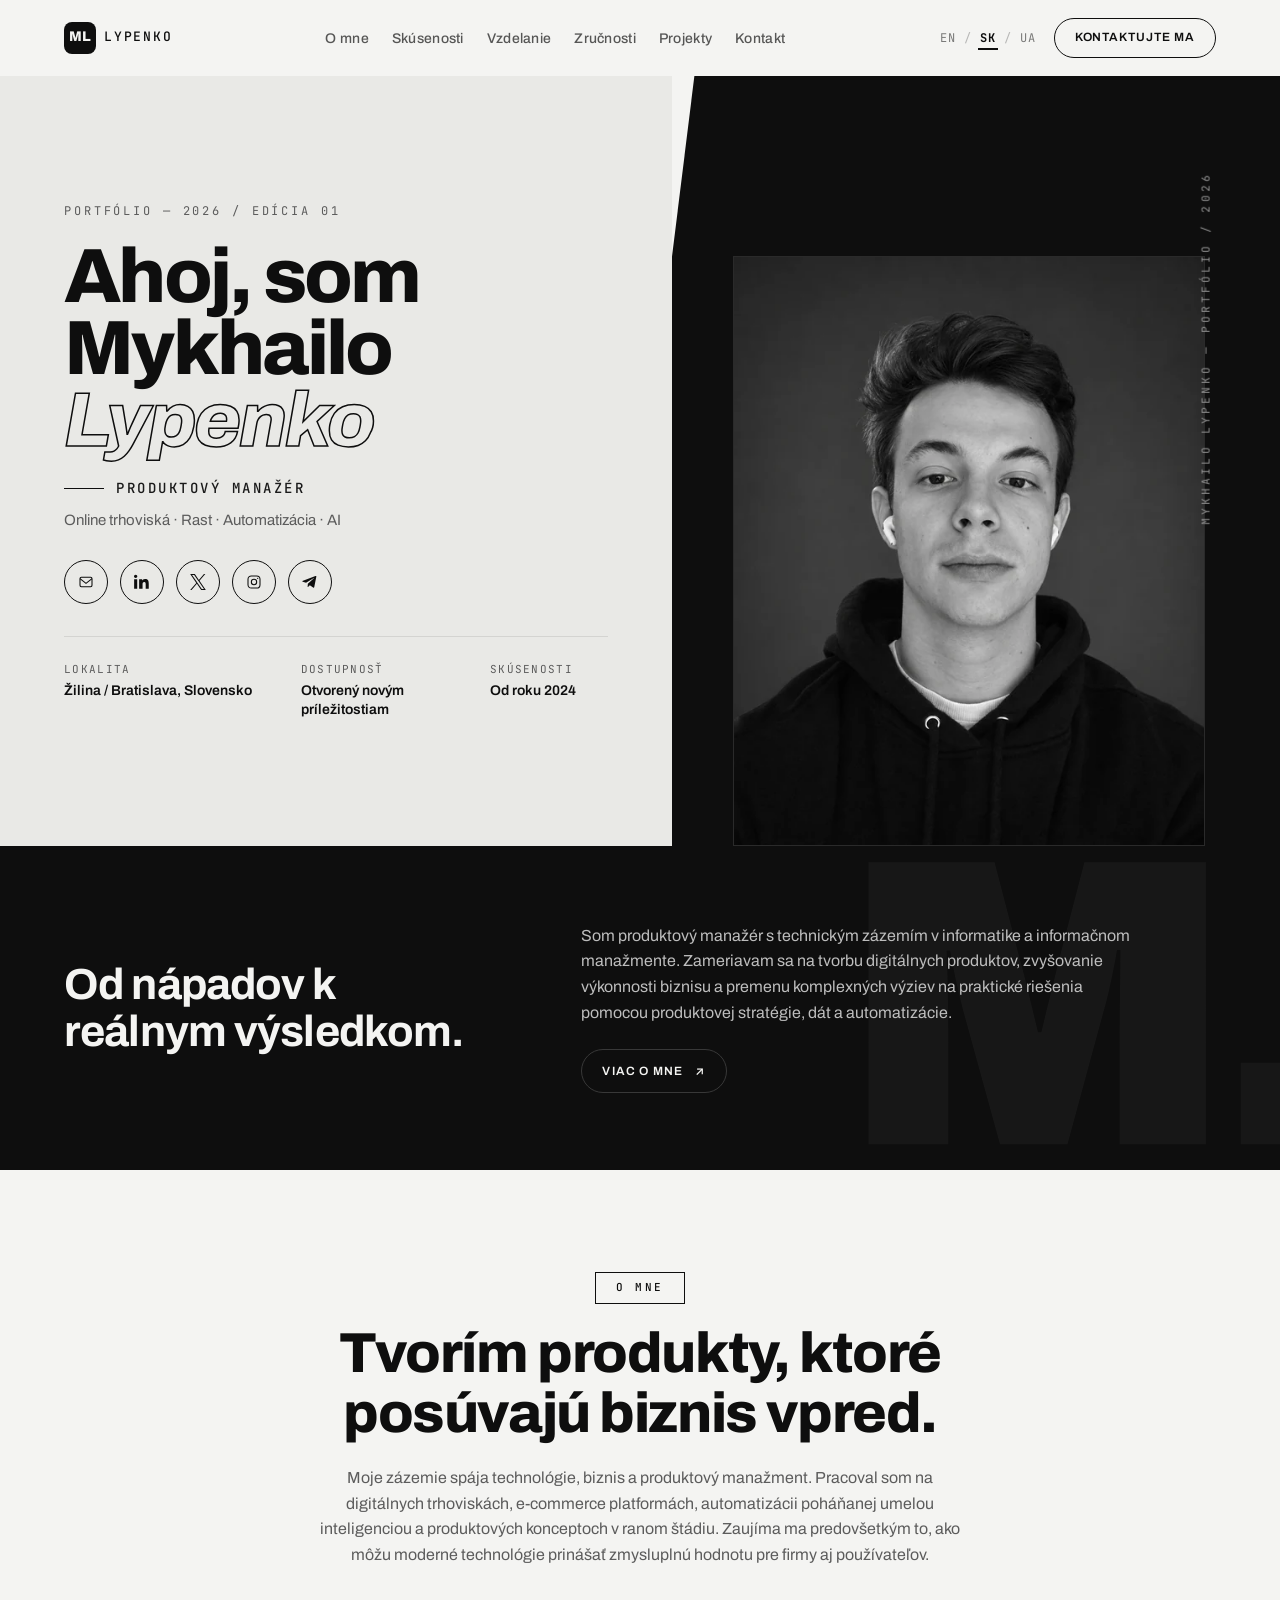
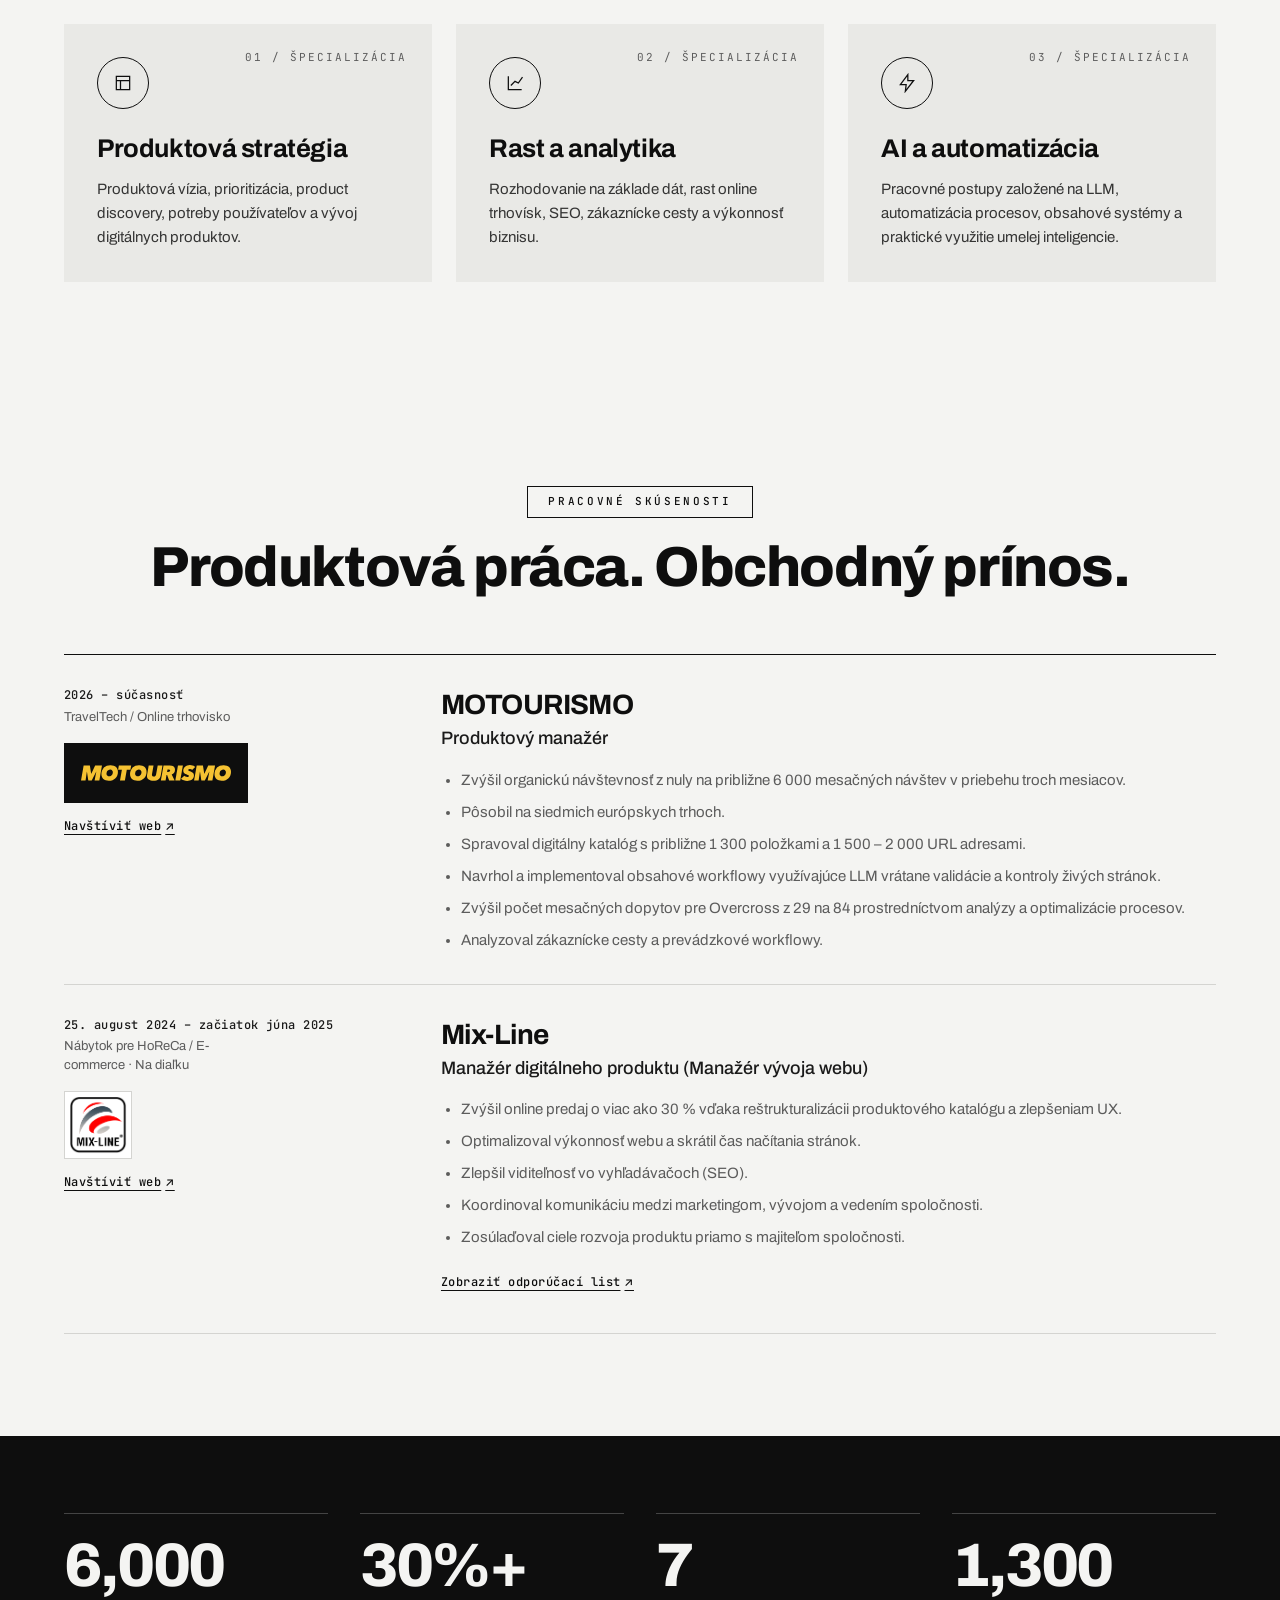
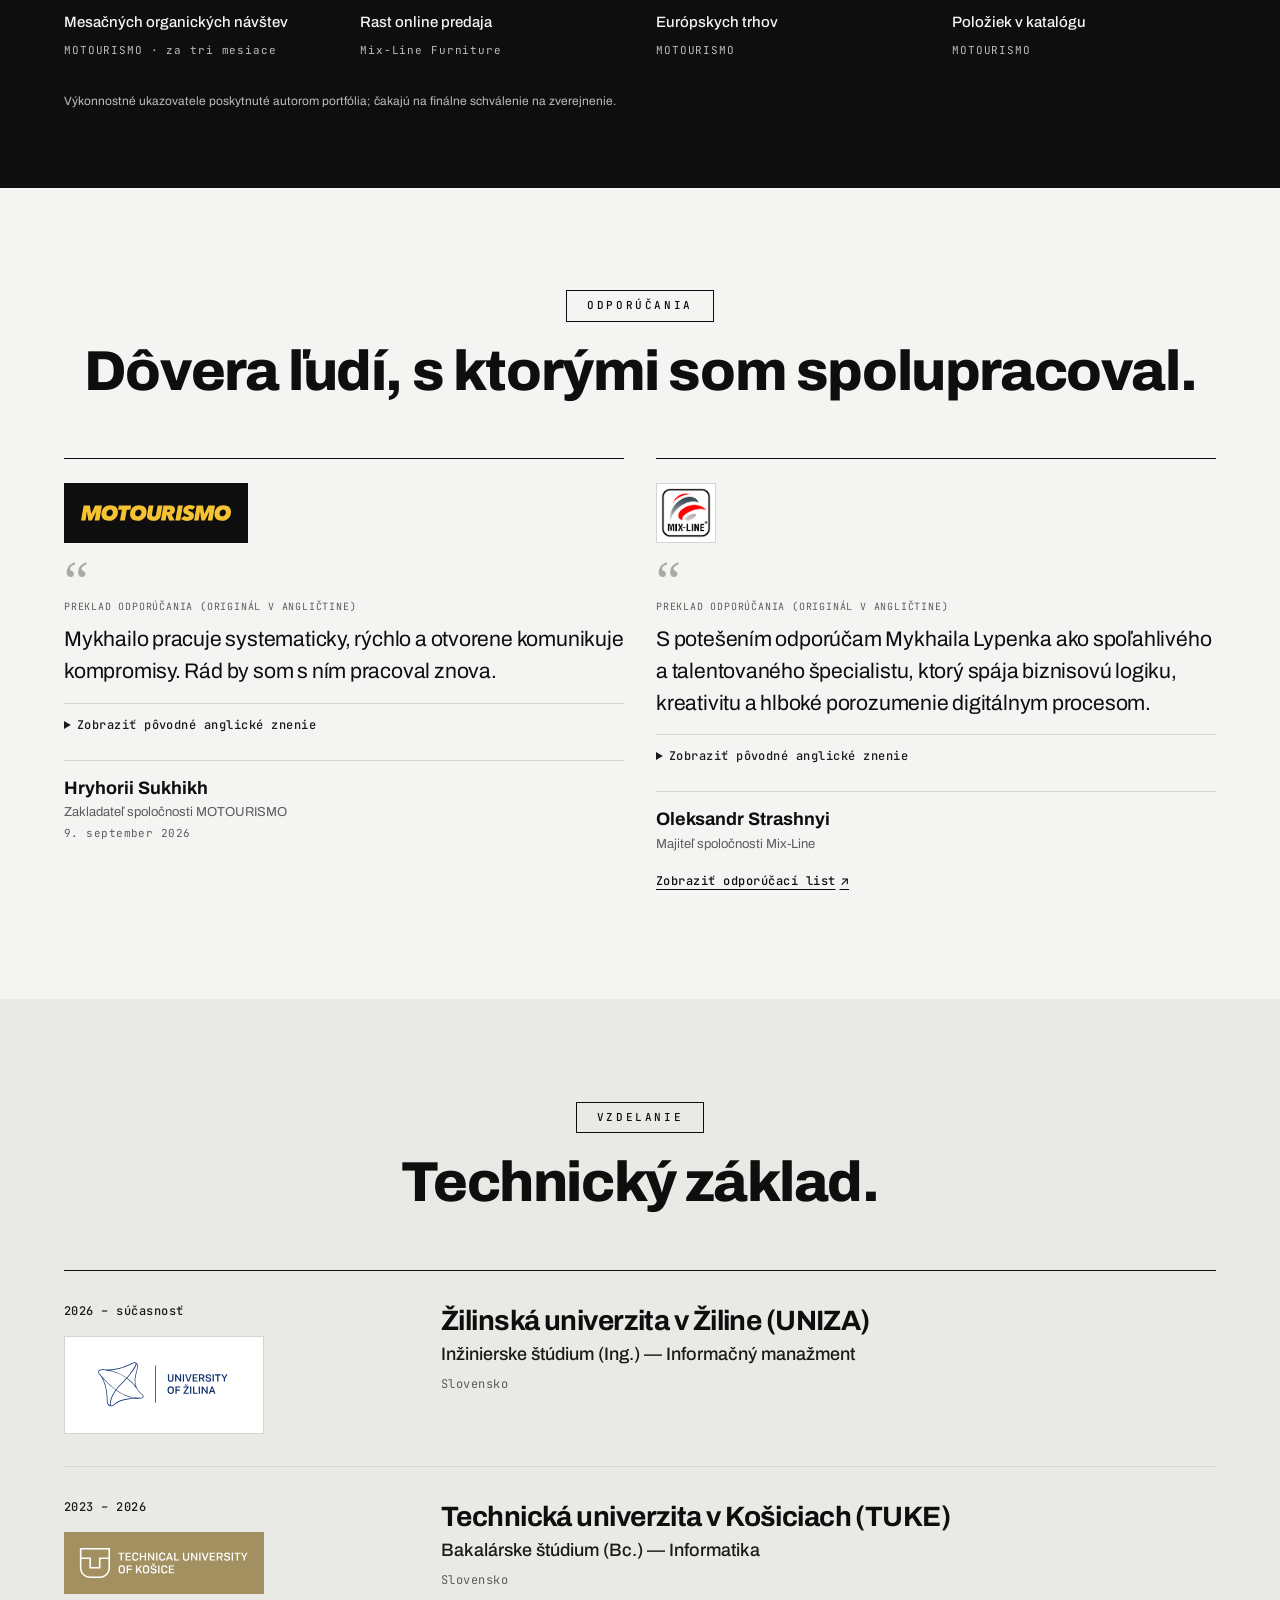
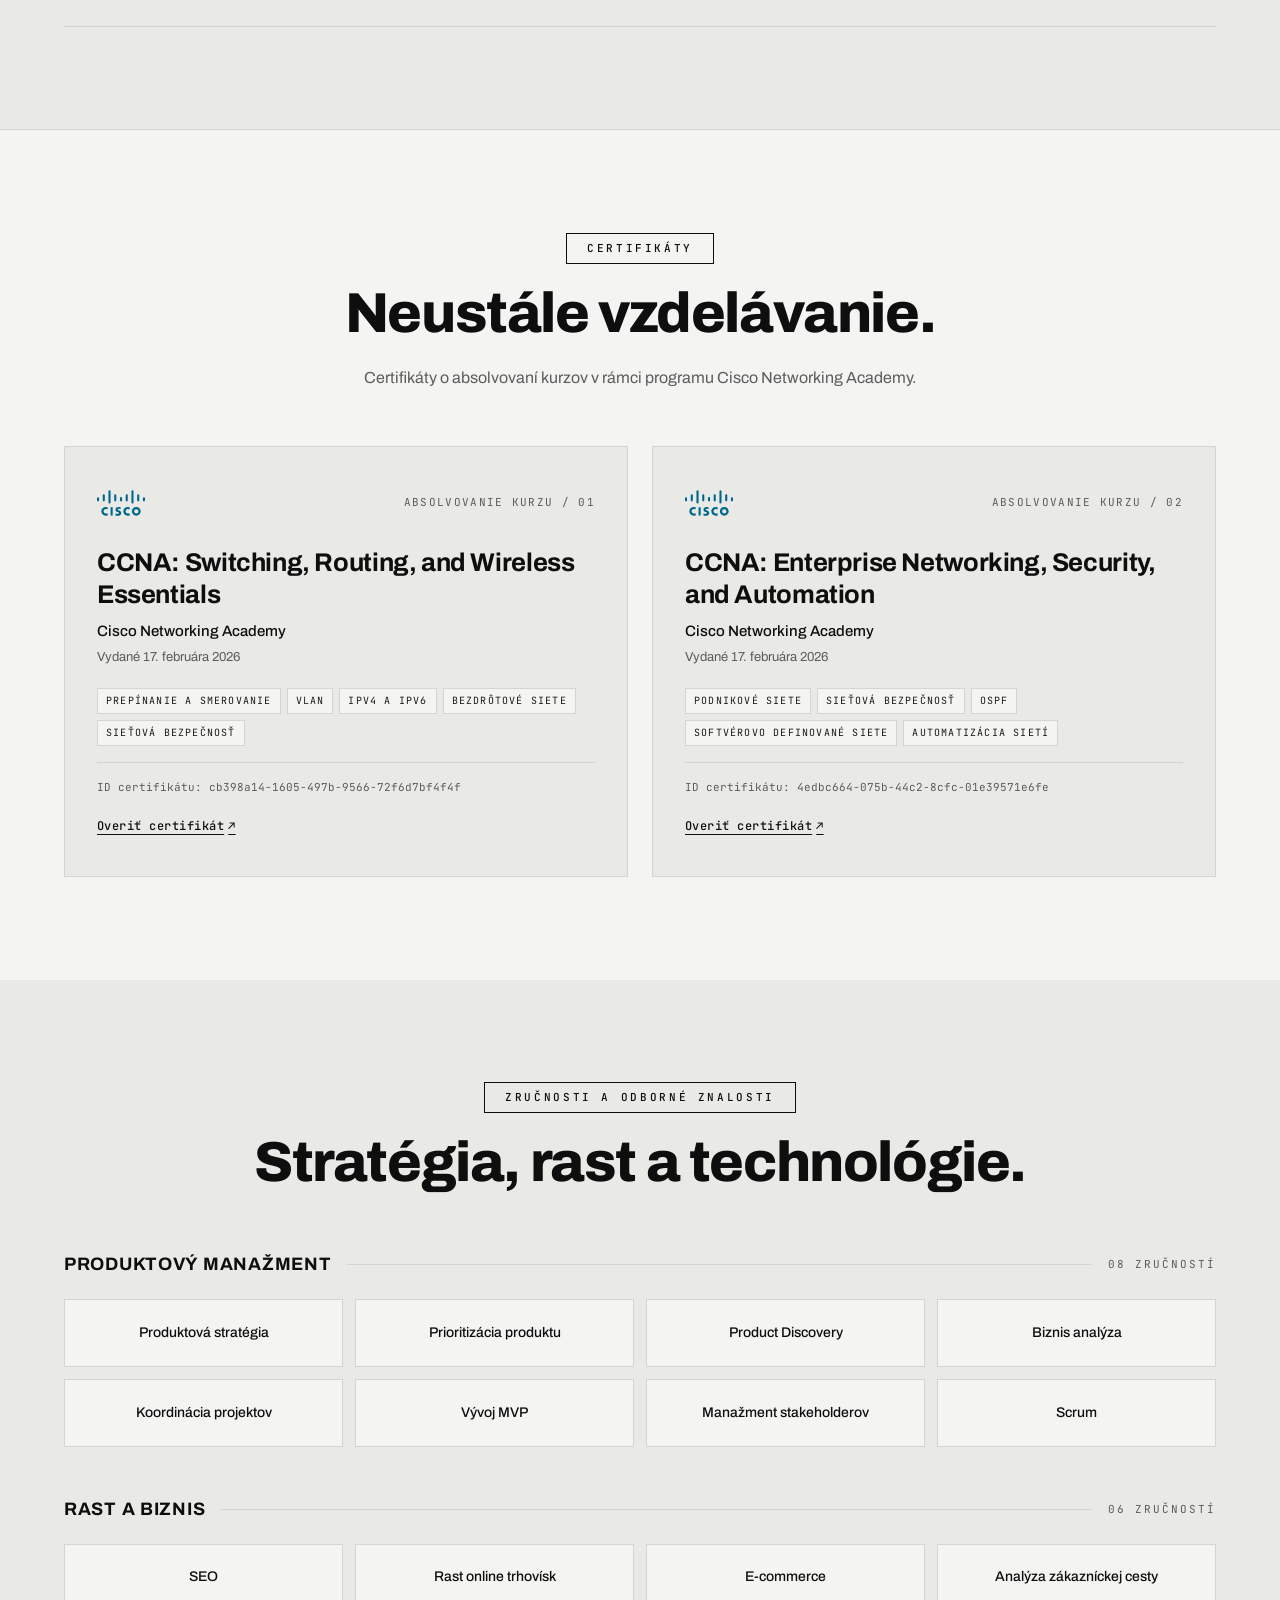
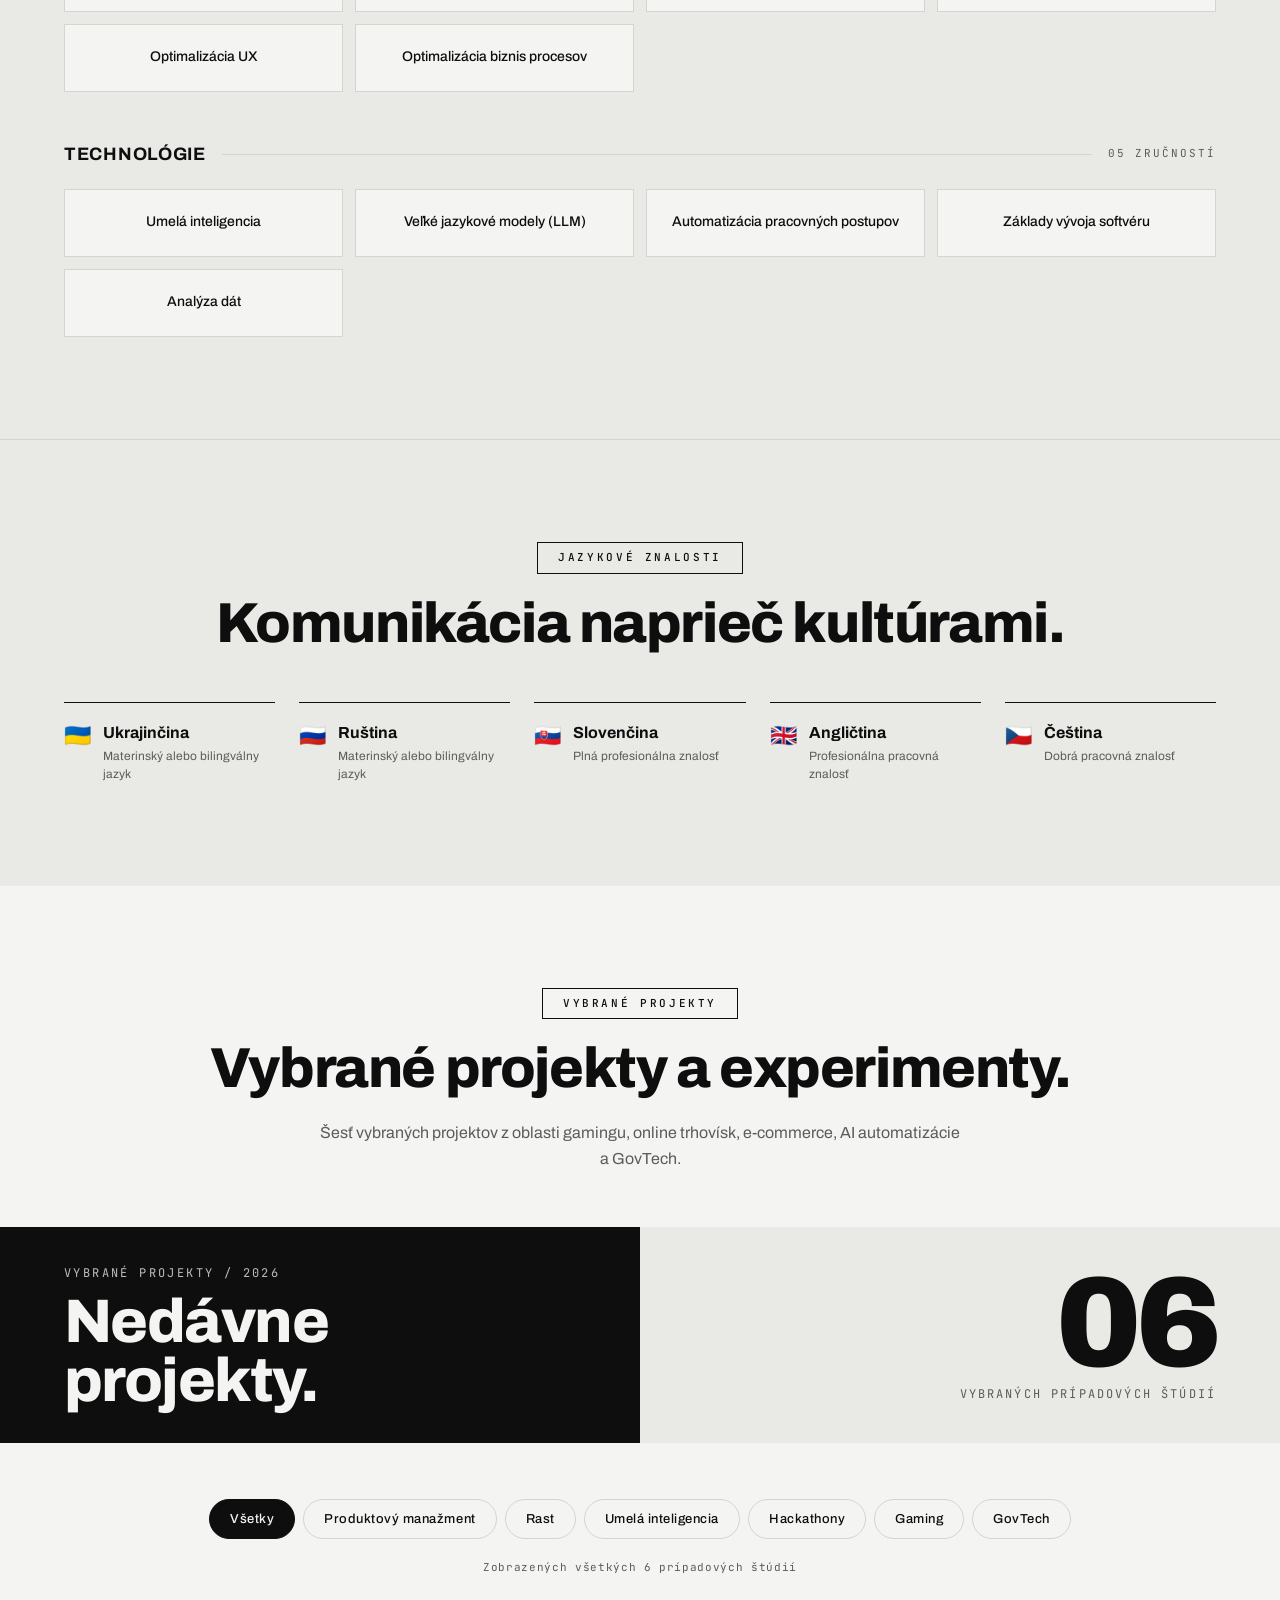
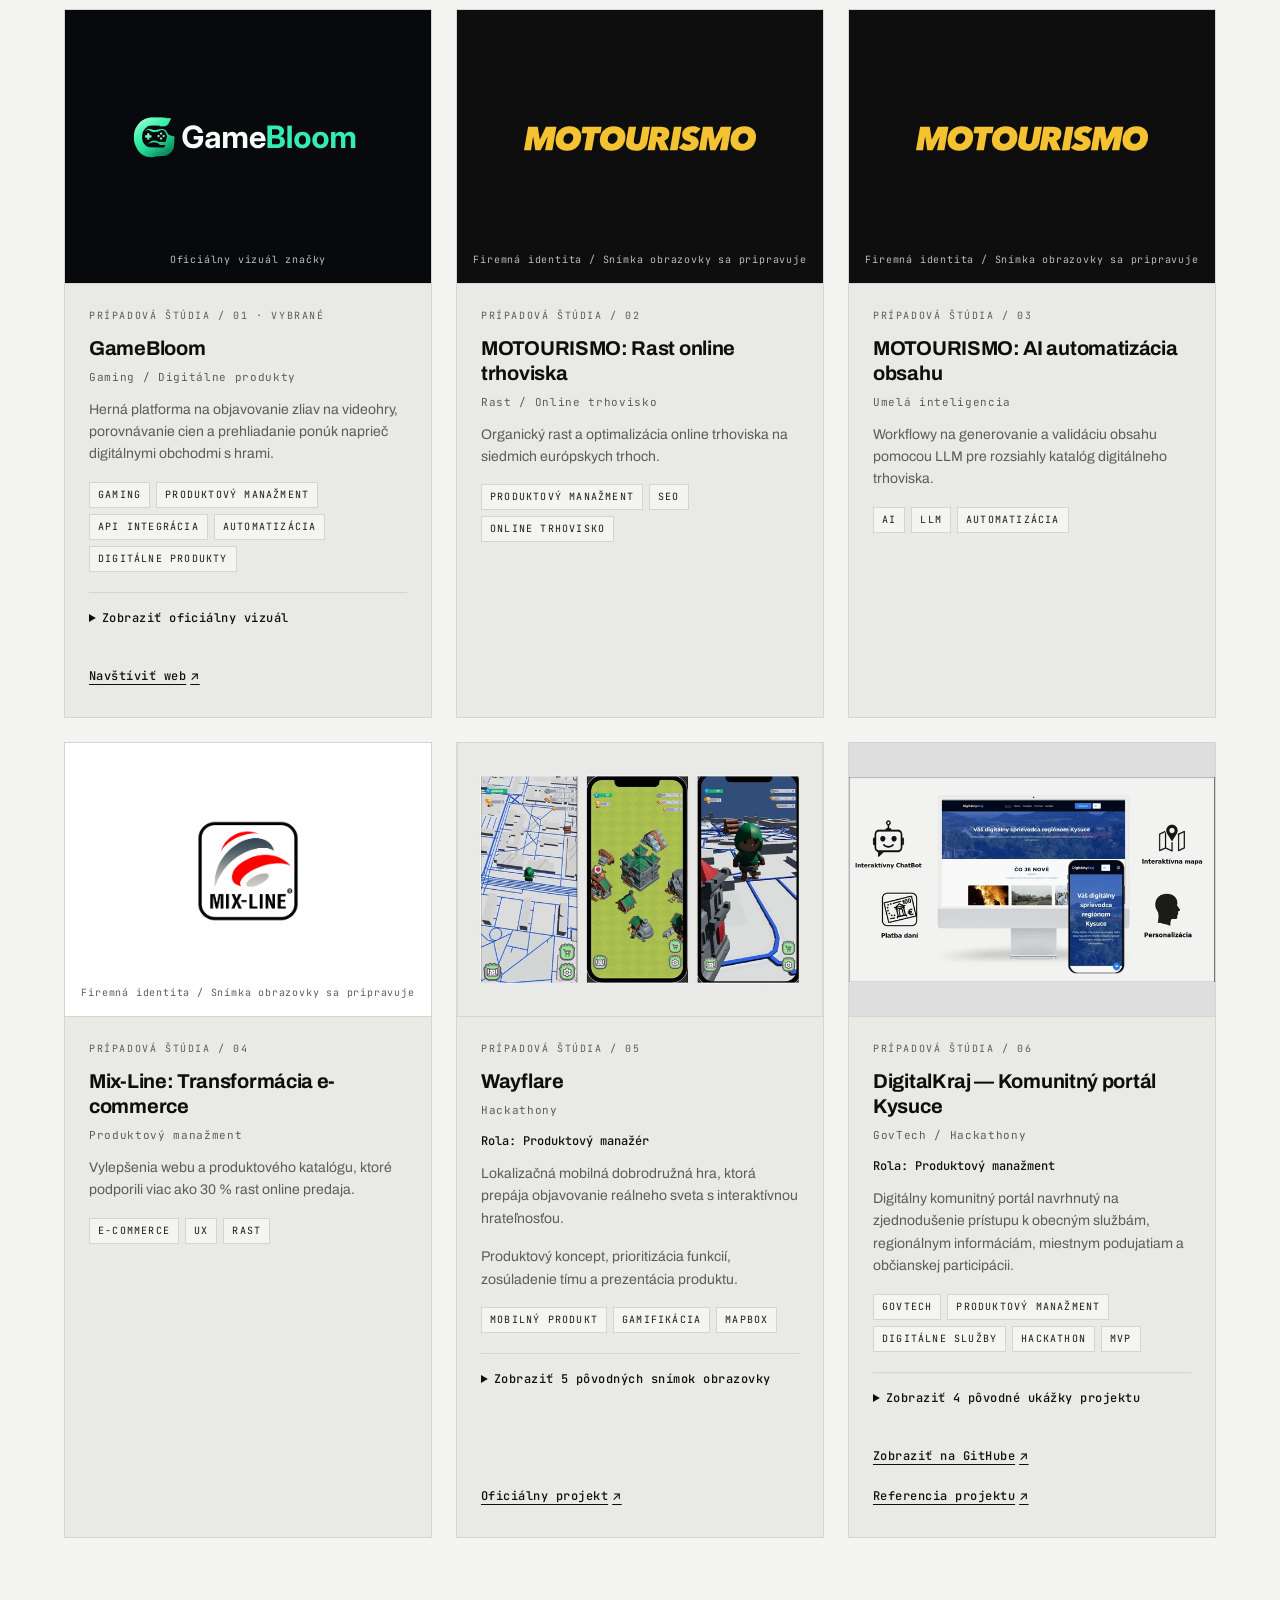
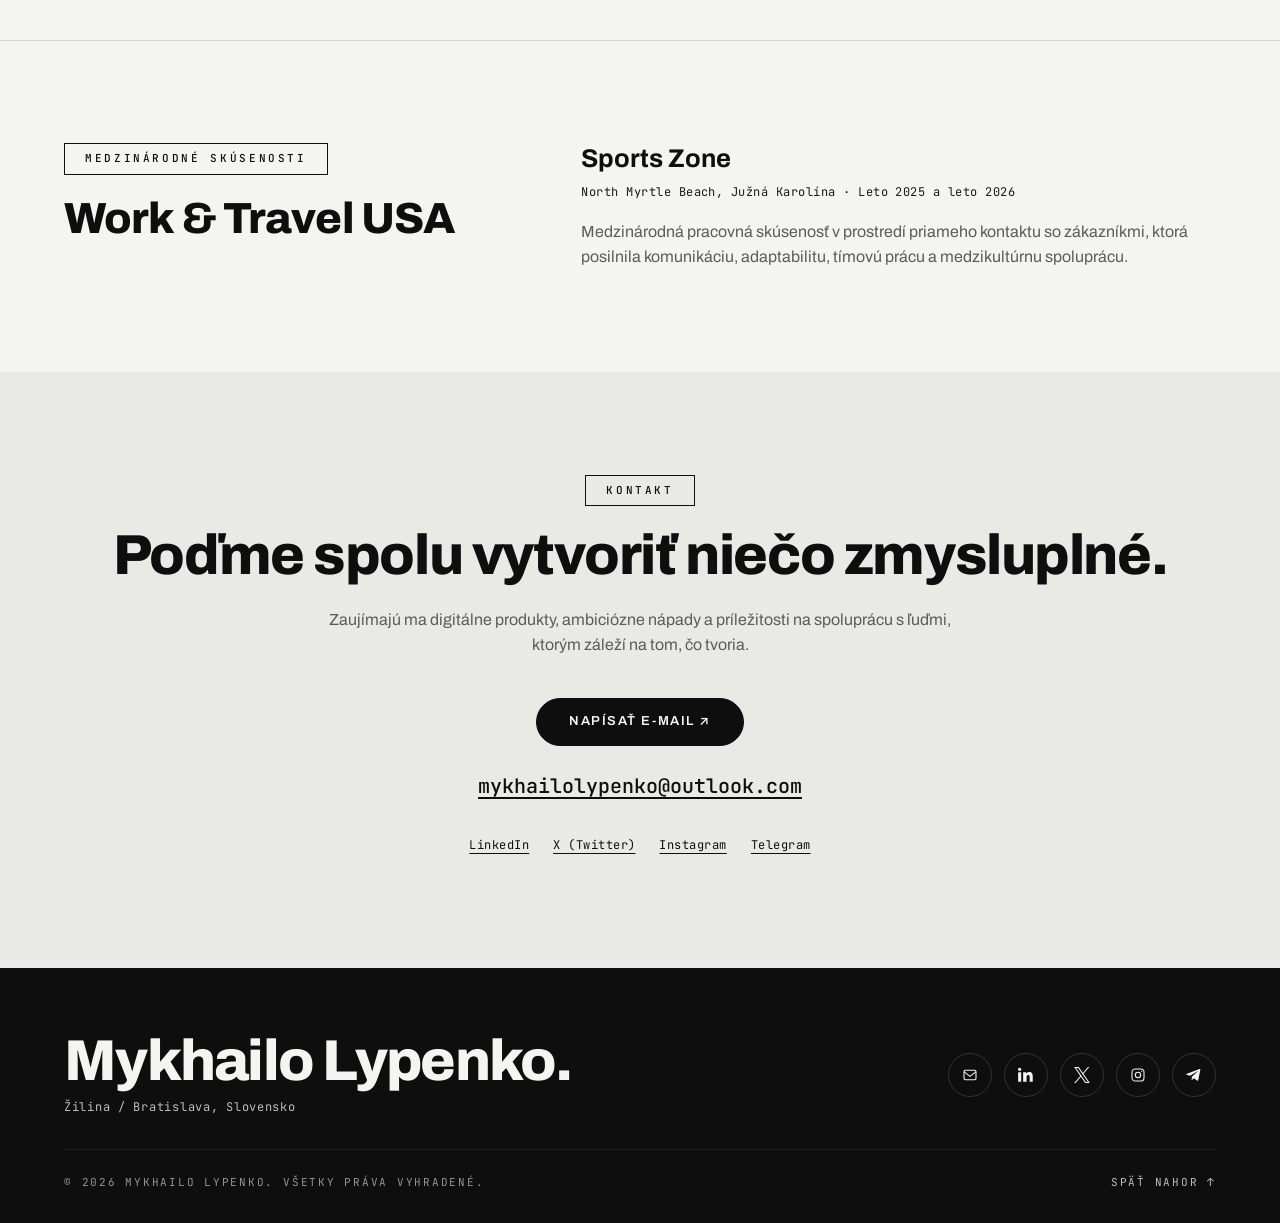
==== sk/index.html @ 43d55108 "release: v1.1.0 — English, Slovak and Ukrainian localization" ====
<!doctype html>
<html lang="sk" data-version="1.1.0">
  <head>
    <meta charset="utf-8" />
    <meta name="viewport" content="width=device-width,initial-scale=1" />
    <title>
      Mykhailo Lypenko — Produktový manažér | Žilina / Bratislava, Slovensko
    </title>
    <meta name="description" content="Produktový manažér so zameraním na online trhoviská, rast, automatizáciu a AI. Žilina / Bratislava, Slovensko." />
    <meta name="author" content="Mykhailo Lypenko" />
    <meta name="robots" content="index, follow" />
    <meta name="theme-color" content="#0e0e0e" />
    <link rel="canonical" href="https://mykhailolypenko.com/sk/" />
    <link rel="alternate" hreflang="en" href="https://mykhailolypenko.com/" />
    <link rel="alternate" hreflang="sk" href="https://mykhailolypenko.com/sk/" />
    <link rel="alternate" hreflang="uk" href="https://mykhailolypenko.com/uk/" />
    <link rel="alternate" hreflang="x-default" href="https://mykhailolypenko.com/" />
    <meta property="og:type" content="website" />
    <meta property="og:title" content="Mykhailo Lypenko — Produktový manažér" />
    <meta property="og:description" content="Produktový manažér so zameraním na online trhoviská, rast, automatizáciu a AI. Žilina / Bratislava, Slovensko." />
    <meta property="og:url" content="https://mykhailolypenko.com/sk/" />
    <meta property="og:site_name" content="Mykhailo Lypenko" />
    <meta property="og:locale" content="sk_SK" />
    <meta property="og:locale:alternate" content="en_US" />
    <meta property="og:locale:alternate" content="uk_UA" />
    <meta property="og:image" content="https://mykhailolypenko.com/assets/social/og-image-sk.jpg" />
    <meta property="og:image:width" content="1200" />
    <meta property="og:image:height" content="630" />
    <meta name="twitter:card" content="summary_large_image" />
    <meta name="twitter:creator" content="@flopyev" />
    <meta name="twitter:title" content="Mykhailo Lypenko — Produktový manažér" />
    <meta name="twitter:description" content="Produktový manažér so zameraním na online trhoviská, rast, automatizáciu a AI. Žilina / Bratislava, Slovensko." />
    <meta name="twitter:image" content="https://mykhailolypenko.com/assets/social/og-image-sk.jpg" />
    <link rel="icon" href="../assets/icons/favicon.svg" type="image/svg+xml" />
    <link rel="preconnect" href="https://fonts.googleapis.com" />
    <link rel="preconnect" href="https://fonts.gstatic.com" crossorigin />
    <link href="https://fonts.googleapis.com/css2?family=Archivo:ital,wght@0,400;0,500;0,600;0,700;0,800;0,900;1,800&amp;family=Archivo+Narrow:wght@400;500;600&amp;family=Inter:wght@400;500;600;700;800;900&amp;family=JetBrains+Mono:wght@400;500&amp;display=swap" rel="stylesheet" />
    <link rel="stylesheet" href="../css/style.css" />
    <script type="application/ld+json">
      {"@context":"https://schema.org","@type":"Person","name":"Mykhailo Lypenko","jobTitle":"Produktový manažér","url":"https://mykhailolypenko.com/sk/","email":"mailto:mykhailolypenko@outlook.com","homeLocation":{"@type":"Place","name":"Žilina / Bratislava, Slovensko"},"sameAs":["https://www.linkedin.com/in/mykhailolypenko/","https://x.com/flopyev","https://www.instagram.com/flopyevv/","https://t.me/MykhailoLypenko"]}
    </script>
    <script src="../js/main.js" defer>
    </script>
  </head>
  <body>
    <a class="skip-link" href="#main">
      Preskočiť na obsah
    </a>
    <header class="nav" id="nav">
      <a href="#top" class="logo" aria-label="Mykhailo Lypenko — úvod">
        <span class="mark">
          ML
        </span>
        <span class="logo-text">
          LYPENKO
        </span>
      </a>
      <nav id="primary-navigation" aria-label="Hlavná navigácia">
        <ul>
          <li>
            <a href="#about" data-link>
              O mne
            </a>
          </li>
          <li>
            <a href="#experience" data-link>
              Skúsenosti
            </a>
          </li>
          <li>
            <a href="#education" data-link>
              Vzdelanie
            </a>
          </li>
          <li>
            <a href="#skills" data-link>
              Zručnosti
            </a>
          </li>
          <li>
            <a href="#portfolio" data-link>
              Projekty
            </a>
          </li>
          <li>
            <a href="#contact" data-link>
              Kontakt
            </a>
          </li>
        </ul>
      </nav>
      <div class="lang-switch" role="group" aria-label="Výber jazyka">
        <a href="../" lang="en" hreflang="en" aria-label="English" data-lang-switch="en" data-base-href="../">EN</a>
        <span class="lang-sep" aria-hidden="true">/</span>
        <a href="./" lang="sk" hreflang="sk" aria-label="Slovenčina" data-lang-switch="sk" data-base-href="./" class="active" aria-current="page">SK</a>
        <span class="lang-sep" aria-hidden="true">/</span>
        <a href="../uk/" lang="uk" hreflang="uk" aria-label="Українська" data-lang-switch="uk" data-base-href="../uk/">UA</a>
      </div>
      <a href="#contact" class="cta">
        Kontaktujte ma
      </a>
      <button type="button" class="menu-btn" aria-label="Otvoriť navigáciu" data-open-label="Otvoriť navigáciu" data-close-label="Zavrieť navigáciu" aria-controls="primary-navigation" aria-expanded="false">
        <span>
        </span>
        <span>
        </span>
        <span>
        </span>
      </button>
    </header>
    <main id="main" tabindex="-1">
      <section id="top" class="hero" aria-labelledby="hero-heading">
        <div class="left">
          <div class="kicker">
            PORTFÓLIO — 2026 / EDÍCIA 01
          </div>
          <h1 id="hero-heading">
            Ahoj, som
            <span>
              Mykhailo
            </span>
            <span class="outline">
              Lypenko
            </span>
          </h1>
          <div class="role">
            Produktový manažér
          </div>
          <p class="specialization">
            Online trhoviská · Rast · Automatizácia · AI
          </p>
          <div class="socials" aria-label="Sociálne siete a kontakty">
            <a href="mailto:mykhailolypenko@outlook.com" aria-label="E-mail" title="E-mail">
              <svg width="16" height="16" aria-hidden="true" focusable="false" viewBox="0 0 24 24" fill="none" stroke="currentColor" stroke-width="1.6">
                <rect x="3" y="5" width="18" height="14" rx="2"/>
                <path d="m3 7 9 7 9-7"/>
              </svg>
            </a>
            <a href="https://www.linkedin.com/in/mykhailolypenko/" aria-label="LinkedIn (otvorí sa na novej karte)" title="LinkedIn" target="_blank" rel="noopener noreferrer">
              <svg width="16" height="16" aria-hidden="true" focusable="false" viewBox="0 0 24 24" fill="currentColor">
                <path d="M4.98 3.5C4.98 4.88 3.86 6 2.5 6S0 4.88 0 3.5 1.12 1 2.5 1s2.48 1.12 2.48 2.5ZM.2 8h4.6v14H.2V8Zm7.5 0h4.41v1.92h.06c.62-1.17 2.13-2.4 4.39-2.4 4.69 0 5.56 3.08 5.56 7.08V22h-4.6v-6.49c0-1.55-.03-3.55-2.17-3.55-2.17 0-2.51 1.69-2.51 3.43V22H7.7V8Z"/>
              </svg>
            </a>
            <a href="https://x.com/flopyev" aria-label="X (Twitter) (otvorí sa na novej karte)" title="X (Twitter)" target="_blank" rel="noopener noreferrer">
              <svg width="16" height="16" aria-hidden="true" focusable="false" viewBox="0 0 1200 1227" fill="currentColor">
                <path d="M714.163 519.284 1160.89 0H1055.03L667.137 450.887 357.328 0H0L468.492 681.821 0 1226.37H105.866L515.491 750.218 842.672 1226.37H1200L714.137 519.284H714.163ZM569.165 687.828 521.697 619.934 144.011 79.6907H306.615L611.412 515.685 658.88 583.579 1055.08 1150.31H892.476L569.165 687.854V687.828Z"/>
              </svg>
            </a>
            <a href="https://www.instagram.com/flopyevv/" aria-label="Instagram (otvorí sa na novej karte)" title="Instagram" target="_blank" rel="noopener noreferrer">
              <svg width="16" height="16" aria-hidden="true" focusable="false" viewBox="0 0 24 24" fill="none" stroke="currentColor" stroke-width="1.6">
                <rect x="3" y="3" width="18" height="18" rx="5"/>
                <circle cx="12" cy="12" r="4"/>
                <circle cx="17.5" cy="6.5" r="1" fill="currentColor" stroke="none"/>
              </svg>
            </a>
            <a href="https://t.me/MykhailoLypenko" aria-label="Telegram (otvorí sa na novej karte)" title="Telegram" target="_blank" rel="noopener noreferrer">
              <svg width="16" height="16" aria-hidden="true" focusable="false" viewBox="0 0 24 24" fill="currentColor">
                <path d="m21.6 3.5-3.2 16c-.24 1.13-.87 1.4-1.76.87l-4.88-3.6-2.35 2.27c-.26.26-.48.48-.98.48l.35-4.96 9.03-8.16c.4-.35-.09-.55-.62-.2L6.03 13.23l-4.8-1.5c-1.04-.33-1.06-1.04.22-1.54L20.2 2.96c.87-.32 1.63.2 1.4.54Z"/>
              </svg>
            </a>
          </div>
          <div class="meta">
            <div>LOKALITA<b>Žilina / Bratislava, Slovensko</b></div>
            <div>DOSTUPNOSŤ<b>Otvorený novým príležitostiam</b></div>
            <div>SKÚSENOSTI<b>Od roku 2024</b></div>
          </div>
        </div>
        <div class="right">
          <div class="hero-stamp">
            Mykhailo Lypenko — Portfólio / 2026
          </div>
          <div class="portrait-wrap">
            <div class="portrait asset-frame" data-portrait data-asset-frame>
              <img src="../assets/images/portrait.webp" srcset="../assets/images/portrait-560.webp 560w, ../assets/images/portrait.webp 1120w" sizes="(max-width: 480px) 280px, (max-width: 960px) 60vw, 40vw" alt="Mykhailo Lypenko — čiernobiely redakčný portrét" width="1120" height="1400" fetchpriority="high" decoding="async" data-asset />
              <span class="asset-fallback">Mykhailo Lypenko / Portrét nie je k dispozícii</span>
            </div>
          </div>
        </div>
      </section>
      <section class="intro" aria-labelledby="intro-heading">
        <div class="deco" aria-hidden="true">
          M.
        </div>
        <div class="container">
          <h2 id="intro-heading">
            Od nápadov k reálnym výsledkom.
          </h2>
          <div>
            <p>
              Som produktový manažér s technickým zázemím v informatike a informačnom manažmente. Zameriavam sa na tvorbu digitálnych produktov, zvyšovanie výkonnosti biznisu a premenu komplexných výziev na praktické riešenia pomocou produktovej stratégie, dát a automatizácie.
            </p>
            <a href="#about" class="read-more">
              Viac o mne
              <span aria-hidden="true">
                ↗
              </span>
            </a>
          </div>
        </div>
      </section>
      <section id="about" class="about section-pad">
        <div class="container">
          <div class="section-head reveal">
            <span class="eyebrow">
              O mne
            </span>
            <h2>
              Tvorím produkty, ktoré posúvajú biznis vpred.
            </h2>
            <p>
              Moje zázemie spája technológie, biznis a produktový manažment. Pracoval som na digitálnych trhoviskách, e-commerce platformách, automatizácii poháňanej umelou inteligenciou a produktových konceptoch v ranom štádiu. Zaujíma ma predovšetkým to, ako môžu moderné technológie prinášať zmysluplnú hodnotu pre firmy aj používateľov.
            </p>
          </div>
          <div class="services">
            <article class="service reveal delay-1">
              <span class="svc-num">
                01 / ŠPECIALIZÁCIA
              </span>
              <div class="svc-icon" aria-hidden="true">
                <svg width="20" height="20" viewBox="0 0 24 24" fill="none" stroke="currentColor" stroke-width="1.5">
                  <path d="M4 20V4h16v16H4Zm0-11h16M9 9v11"/>
                </svg>
              </div>
              <h3>
                Produktová stratégia
              </h3>
              <p>
                Produktová vízia, prioritizácia, product discovery, potreby používateľov a vývoj digitálnych produktov.
              </p>
            </article>
            <article class="service reveal delay-2">
              <span class="svc-num">
                02 / ŠPECIALIZÁCIA
              </span>
              <div class="svc-icon" aria-hidden="true">
                <svg width="20" height="20" viewBox="0 0 24 24" fill="none" stroke="currentColor" stroke-width="1.5">
                  <path d="M4 4v16h16M7 15l5-5 4 2 5-7"/>
                </svg>
              </div>
              <h3>
                Rast a analytika
              </h3>
              <p>
                Rozhodovanie na základe dát, rast online trhovísk, SEO, zákaznícke cesty a výkonnosť biznisu.
              </p>
            </article>
            <article class="service reveal delay-3">
              <span class="svc-num">
                03 / ŠPECIALIZÁCIA
              </span>
              <div class="svc-icon" aria-hidden="true">
                <svg width="20" height="20" viewBox="0 0 24 24" fill="none" stroke="currentColor" stroke-width="1.5">
                  <path d="m13 2-9 12h7l-1 8 10-13h-7l0-7Z"/>
                </svg>
              </div>
              <h3>
                AI a automatizácia
              </h3>
              <p>
                Pracovné postupy založené na LLM, automatizácia procesov, obsahové systémy a praktické využitie umelej inteligencie.
              </p>
            </article>
          </div>
        </div>
      </section>
      <section id="experience" class="experience section-pad">
        <div class="container">
          <div class="section-head reveal">
            <span class="eyebrow">
              Pracovné skúsenosti
            </span>
            <h2>
              Produktová práca. Obchodný prínos.
            </h2>
          </div>
          <div class="timeline">
            <article class="timeline-item reveal">
              <div class="timeline-meta">
                <div class="timeline-label">
                  <span class="timeline-period">2026 – súčasnosť</span>
                  <p class="timeline-industry">
                    TravelTech / Online trhovisko
                  </p>
                </div>
                <div class="timeline-brand">
                  <div class="brand-mark asset-frame brand-mark--dark" data-asset-frame>
                    <img src="../assets/logos/motourismo.svg" alt="Logo spoločnosti MOTOURISMO" width="851" height="90" loading="lazy" decoding="async" data-asset />
                    <span class="asset-fallback">MOTOURISMO</span>
                  </div>
                  <a class="action-link timeline-website" href="https://www.motourismo.com/" target="_blank" rel="noopener noreferrer">
                    Navštíviť web <span class="link-arrow" aria-hidden="true">↗</span><span class="sr-only"> (otvorí sa na novej karte)</span>
                  </a>
                </div>
              </div>
              <div class="timeline-content">
                <h3>
                  MOTOURISMO
                </h3>
                <h4>
                  Produktový manažér
                </h4>
                <ul>
                  <li>
                    Zvýšil organickú návštevnosť z nuly na približne 6 000 mesačných návštev v priebehu troch mesiacov.
                  </li>
                  <li>
                    Pôsobil na siedmich európskych trhoch.
                  </li>
                  <li>
                    Spravoval digitálny katalóg s približne 1 300 položkami a 1 500 – 2 000 URL adresami.
                  </li>
                  <li>
                    Navrhol a implementoval obsahové workflowy využívajúce LLM vrátane validácie a kontroly živých stránok.
                  </li>
                  <li>
                    Zvýšil počet mesačných dopytov pre Overcross z 29 na 84 prostredníctvom analýzy a optimalizácie procesov.
                  </li>
                  <li>
                    Analyzoval zákaznícke cesty a prevádzkové workflowy.
                  </li>
                </ul>
              </div>
            </article>
            <article class="timeline-item reveal">
              <div class="timeline-meta">
                <div class="timeline-label">
                  <span class="timeline-period">25. august 2024 – začiatok júna 2025</span>
                  <p class="timeline-industry">
                    Nábytok pre HoReCa / E-commerce · Na diaľku
                  </p>
                </div>
                <div class="timeline-brand">
                  <div class="brand-mark asset-frame brand-mark--square" data-asset-frame>
                    <img src="../assets/logos/mixline.png" alt="Logo spoločnosti Mix-Line" width="994" height="993" loading="lazy" decoding="async" data-asset />
                    <span class="asset-fallback">Mix-Line</span>
                  </div>
                  <a class="action-link timeline-website" href="https://mix-line.com.ua/" target="_blank" rel="noopener noreferrer">
                    Navštíviť web <span class="link-arrow" aria-hidden="true">↗</span><span class="sr-only"> (otvorí sa na novej karte)</span>
                  </a>
                </div>
              </div>
              <div class="timeline-content">
                <h3>
                  Mix-Line
                </h3>
                <h4>
                  Manažér digitálneho produktu (Manažér vývoja webu)
                </h4>
                <ul>
                  <li>
                    Zvýšil online predaj o viac ako 30 % vďaka reštrukturalizácii produktového katalógu a zlepšeniam UX.
                  </li>
                  <li>
                    Optimalizoval výkonnosť webu a skrátil čas načítania stránok.
                  </li>
                  <li>
                    Zlepšil viditeľnosť vo vyhľadávačoch (SEO).
                  </li>
                  <li>
                    Koordinoval komunikáciu medzi marketingom, vývojom a vedením spoločnosti.
                  </li>
                  <li>
                    Zosúlaďoval ciele rozvoja produktu priamo s majiteľom spoločnosti.
                  </li>
                </ul>
                <div class="document-actions">
                  <a class="action-link" href="../assets/documents/mixline-recommendation.webp" target="_blank" rel="noopener noreferrer" data-lightbox data-document data-image-alt="Odporúčací list spoločnosti Mix-Line — verejná kópia s upravenými osobnými údajmi" data-image-title="Odporúčací list Mix-Line — upravené z dôvodu ochrany súkromia">Zobraziť odporúčací list <span class="link-arrow" aria-hidden="true">↗</span></a>
                </div>
              </div>
            </article>
          </div>
        </div>
      </section>
      <section class="achievements" aria-label="Kľúčové úspechy">
        <div class="container">
          <div class="metrics">
            <div class="reveal">
              <strong>
                6,000
              </strong>
              <span>
                Mesačných organických návštev
              </span>
              <small>
                MOTOURISMO · za tri mesiace
              </small>
            </div>
            <div class="reveal">
              <strong>
                30%+
              </strong>
              <span>
                Rast online predaja
              </span>
              <small>
                Mix-Line Furniture
              </small>
            </div>
            <div class="reveal">
              <strong>
                7
              </strong>
              <span>
                Európskych trhov
              </span>
              <small>
                MOTOURISMO
              </small>
            </div>
            <div class="reveal">
              <strong>
                1,300
              </strong>
              <span>
                Položiek v katalógu
              </span>
              <small>
                MOTOURISMO
              </small>
            </div>
          </div>
          <p class="metrics-note">
            Výkonnostné ukazovatele poskytnuté autorom portfólia; čakajú na finálne schválenie na zverejnenie.
          </p>
        </div>
      </section>
      <section id="recommendations" class="recommendations section-pad">
        <div class="container">
          <div class="section-head reveal"><span class="eyebrow">Odporúčania</span><h2>Dôvera ľudí, s ktorými som spolupracoval.</h2></div>
          <div class="recommendation-grid">
            <article class="recommendation reveal">
              <div class="recommendation-brand recommendation-brand--dark">
                <img src="../assets/logos/motourismo.svg" alt="MOTOURISMO" width="851" height="90" loading="lazy" decoding="async" />
              </div>
              <span class="quotation-mark" aria-hidden="true">“</span>
              <p class="recommendation-translation-note">Preklad odporúčania (originál v angličtine)</p>
              <blockquote>
                <p>Mykhailo pracuje systematicky, rýchlo a otvorene komunikuje kompromisy. Rád by som s ním pracoval znova.</p>
              </blockquote>
              <details class="recommendation-original">
                <summary>Zobraziť pôvodné anglické znenie</summary>
                <blockquote lang="en">
                  <p>“Mykhailo is structured, fast and honest about trade-offs. I would gladly work with him again.”</p>
                </blockquote>
              </details>
              <div class="recommendation-author">
                <h3>Hryhorii Sukhikh</h3>
                <p>Zakladateľ spoločnosti MOTOURISMO</p>
                <time datetime="2026-09-09">9. september 2026</time>
              </div>
            </article>
            <article class="recommendation reveal">
              <div class="recommendation-brand recommendation-brand--square">
                <img src="../assets/logos/mixline.png" alt="Mix-Line" width="994" height="993" loading="lazy" decoding="async" />
              </div>
              <span class="quotation-mark" aria-hidden="true">“</span>
              <p class="recommendation-translation-note">Preklad odporúčania (originál v angličtine)</p>
              <blockquote>
                <p>S potešením odporúčam Mykhaila Lypenka ako spoľahlivého a talentovaného špecialistu, ktorý spája biznisovú logiku, kreativitu a hlboké porozumenie digitálnym procesom.</p>
              </blockquote>
              <details class="recommendation-original">
                <summary>Zobraziť pôvodné anglické znenie</summary>
                <blockquote lang="en">
                  <p>“I am pleased to recommend Mykhailo Lypenko as a reliable and talented specialist who combines business logic, creativity, and a deep understanding of digital processes.”</p>
                </blockquote>
              </details>
              <div class="recommendation-author">
                <h3>Oleksandr Strashnyi</h3>
                <p>Majiteľ spoločnosti Mix-Line</p>
              </div>
              <div class="recommendation-actions">
                <a class="action-link" href="../assets/documents/mixline-recommendation.webp" target="_blank" rel="noopener noreferrer" data-lightbox data-document data-image-alt="Odporúčací list spoločnosti Mix-Line — verejná kópia s upravenými osobnými údajmi" data-image-title="Odporúčací list Mix-Line — upravené z dôvodu ochrany súkromia">Zobraziť odporúčací list <span class="link-arrow" aria-hidden="true">↗</span></a>
              </div>
            </article>
          </div>
        </div>
      </section>
      <section id="education" class="education section-pad">
        <div class="container">
          <div class="section-head reveal">
            <span class="eyebrow">
              Vzdelanie
            </span>
            <h2>
              Technický základ.
            </h2>
          </div>
          <div class="timeline">
            <article class="timeline-item reveal">
              <div class="timeline-meta">
                <div class="timeline-label">2026 – súčasnosť</div>
                <div class="brand-mark asset-frame brand-mark--uniza" data-asset-frame>
                  <img src="../assets/logos/uniza.svg" alt="Logo Žilinskej univerzity v Žiline (UNIZA)" width="293" height="129" loading="lazy" decoding="async" data-asset />
                  <span class="asset-fallback">Žilinská univerzita v Žiline (UNIZA)</span>
                </div>
              </div>
              <div class="timeline-content">
                <h3>
                  Žilinská univerzita v Žiline (UNIZA)
                </h3>
                <h4>
                  Inžinierske štúdium (Ing.) — Informačný manažment
                </h4>
                <p class="education-location">Slovensko</p>
              </div>
            </article>
            <article class="timeline-item reveal">
              <div class="timeline-meta">
                <div class="timeline-label">2023 – 2026</div>
                <div class="brand-mark asset-frame brand-mark--tuke" data-asset-frame>
                  <img src="../assets/logos/tuke.svg" alt="Logo Technickej univerzity v Košiciach (TUKE)" width="1000" height="310" loading="lazy" decoding="async" data-asset />
                  <span class="asset-fallback">Technická univerzita v Košiciach (TUKE)</span>
                </div>
              </div>
              <div class="timeline-content">
                <h3>
                  Technická univerzita v Košiciach (TUKE)
                </h3>
                <h4>
                  Bakalárske štúdium (Bc.) — Informatika
                </h4>
                <p class="education-location">Slovensko</p>
              </div>
            </article>
          </div>
        </div>
      </section>
      <section id="certifications" class="certifications section-pad">
        <div class="container">
          <div class="section-head reveal"><span class="eyebrow">Certifikáty</span><h2>Neustále vzdelávanie.</h2><p>Certifikáty o absolvovaní kurzov v rámci programu Cisco Networking Academy.</p></div>
          <div class="credential-grid">
            <article class="credential reveal" data-credential="srwe">
              <div class="credential-header"><img class="cisco-logo" src="../assets/logos/cisco.svg" alt="Cisco" width="40" height="40" loading="lazy" decoding="async" /><span class="credential-number">ABSOLVOVANIE KURZU / 01</span></div>
              <h3>CCNA: Switching, Routing, and Wireless Essentials</h3>
              <p class="credential-issuer">Cisco Networking Academy</p>
              <p class="credential-date">Vydané <time datetime="2026-02-17">17. februára 2026</time></p><div class="tags"><span class="tag">Prepínanie a smerovanie</span><span class="tag">VLAN</span><span class="tag">IPv4 a IPv6</span><span class="tag">Bezdrôtové siete</span><span class="tag">Sieťová bezpečnosť</span></div><p class="credential-id">ID certifikátu: <span>cb398a14-1605-497b-9566-72f6d7bf4f4f</span></p><div class="document-actions"><a class="action-link" href="https://www.credly.com/badges/cb398a14-1605-497b-9566-72f6d7bf4f4f/linked_in_profile" target="_blank" rel="noopener noreferrer">Overiť certifikát<span aria-hidden="true"> ↗</span><span class="sr-only"> (otvorí sa na novej karte)</span></a></div></article>
            <article class="credential reveal" data-credential="ensa">
              <div class="credential-header"><img class="cisco-logo" src="../assets/logos/cisco.svg" alt="Cisco" width="40" height="40" loading="lazy" decoding="async" /><span class="credential-number">ABSOLVOVANIE KURZU / 02</span></div>
              <h3>CCNA: Enterprise Networking, Security, and Automation</h3>
              <p class="credential-issuer">Cisco Networking Academy</p>
              <p class="credential-date">Vydané <time datetime="2026-02-17">17. februára 2026</time></p><div class="tags"><span class="tag">Podnikové siete</span><span class="tag">Sieťová bezpečnosť</span><span class="tag">OSPF</span><span class="tag">Softvérovo definované siete</span><span class="tag">Automatizácia sietí</span></div><p class="credential-id">ID certifikátu: <span>4edbc664-075b-44c2-8cfc-01e39571e6fe</span></p><div class="document-actions"><a class="action-link" href="https://www.credly.com/badges/4edbc664-075b-44c2-8cfc-01e39571e6fe/linked_in_profile" target="_blank" rel="noopener noreferrer">Overiť certifikát<span aria-hidden="true"> ↗</span><span class="sr-only"> (otvorí sa na novej karte)</span></a></div></article>
          </div>
        </div>
      </section>
      <section id="skills" class="skills section-pad">
        <div class="container">
          <div class="section-head reveal">
            <span class="eyebrow">
              Zručnosti a odborné znalosti
            </span>
            <h2>
              Stratégia, rast a technológie.
            </h2>
          </div>
          <div class="group reveal">
            <div class="group-head">
              <h3>
                Produktový manažment
              </h3>
              <span class="rule" aria-hidden="true">
              </span>
              <span class="count">
                08 ZRUČNOSTÍ
              </span>
            </div>
            <ul class="skill-grid">
              <li class="skill">
                <span class="name">
                  Produktová stratégia
                </span>
              </li>
              <li class="skill">
                <span class="name">
                  Prioritizácia produktu
                </span>
              </li>
              <li class="skill">
                <span class="name">
                  Product Discovery
                </span>
              </li>
              <li class="skill">
                <span class="name">
                  Biznis analýza
                </span>
              </li>
              <li class="skill">
                <span class="name">
                  Koordinácia projektov
                </span>
              </li>
              <li class="skill">
                <span class="name">
                  Vývoj MVP
                </span>
              </li>
              <li class="skill">
                <span class="name">
                  Manažment stakeholderov
                </span>
              </li>
              <li class="skill">
                <span class="name">
                  Scrum
                </span>
              </li>
            </ul>
          </div>
          <div class="group reveal">
            <div class="group-head">
              <h3>
                Rast a biznis
              </h3>
              <span class="rule" aria-hidden="true">
              </span>
              <span class="count">
                06 ZRUČNOSTÍ
              </span>
            </div>
            <ul class="skill-grid">
              <li class="skill">
                <span class="name">
                  SEO
                </span>
              </li>
              <li class="skill">
                <span class="name">
                  Rast online trhovísk
                </span>
              </li>
              <li class="skill">
                <span class="name">
                  E-commerce
                </span>
              </li>
              <li class="skill">
                <span class="name">
                  Analýza zákazníckej cesty
                </span>
              </li>
              <li class="skill">
                <span class="name">
                  Optimalizácia UX
                </span>
              </li>
              <li class="skill">
                <span class="name">
                  Optimalizácia biznis procesov
                </span>
              </li>
            </ul>
          </div>
          <div class="group reveal">
            <div class="group-head">
              <h3>
                Technológie
              </h3>
              <span class="rule" aria-hidden="true">
              </span>
              <span class="count">
                05 ZRUČNOSTÍ
              </span>
            </div>
            <ul class="skill-grid">
              <li class="skill">
                <span class="name">
                  Umelá inteligencia
                </span>
              </li>
              <li class="skill">
                <span class="name">
                  Veľké jazykové modely (LLM)
                </span>
              </li>
              <li class="skill">
                <span class="name">
                  Automatizácia pracovných postupov
                </span>
              </li>
              <li class="skill">
                <span class="name">
                  Základy vývoja softvéru
                </span>
              </li>
              <li class="skill">
                <span class="name">
                  Analýza dát
                </span>
              </li>
            </ul>
          </div>
        </div>
      </section>
      <section id="languages" class="languages section-pad"><div class="container"><div class="section-head reveal"><span class="eyebrow">Jazykové znalosti</span><h2>Komunikácia naprieč kultúrami.</h2></div><ul class="language-grid"><li class="language reveal"><span class="language-flag" aria-hidden="true">🇺🇦</span><div><h3>Ukrajinčina</h3><p>Materinský alebo bilingválny jazyk</p></div></li><li class="language reveal"><span class="language-flag" aria-hidden="true">🇷🇺</span><div><h3>Ruština</h3><p>Materinský alebo bilingválny jazyk</p></div></li><li class="language reveal"><span class="language-flag" aria-hidden="true">🇸🇰</span><div><h3>Slovenčina</h3><p>Plná profesionálna znalosť</p></div></li><li class="language reveal"><span class="language-flag" aria-hidden="true">🇬🇧</span><div><h3>Angličtina</h3><p>Profesionálna pracovná znalosť</p></div></li><li class="language reveal"><span class="language-flag" aria-hidden="true">🇨🇿</span><div><h3>Čeština</h3><p>Dobrá pracovná znalosť</p></div></li></ul></div></section>
      <section id="portfolio" class="portfolio section-pad">
        <div class="container">
          <div class="section-head reveal">
            <span class="eyebrow">
              Vybrané projekty
            </span>
            <h2>
              Vybrané projekty a experimenty.
            </h2>
            <p>
              Šesť vybraných projektov z oblasti gamingu, online trhovísk, e-commerce, AI automatizácie a GovTech.
            </p>
          </div>
        </div>
        <div class="banner reveal">
          <div class="container">
            <div class="b-l">
              <span>
                VYBRANÉ PROJEKTY / 2026
              </span>
              <h3>
                Nedávne
                <br />
                projekty.
              </h3>
            </div>
            <div class="b-r">
              <div class="num">
                06
              </div>
              <div class="lbl">
                VYBRANÝCH PRÍPADOVÝCH ŠTÚDIÍ
              </div>
            </div>
          </div>
        </div>
        <div class="container">
          <div class="filters reveal" role="group" aria-label="Filtrovať projekty">
            <button type="button" data-filter="all" aria-controls="projects" aria-pressed="true" class="active">
              Všetky
            </button>
            <button type="button" data-filter="product" aria-controls="projects" aria-pressed="false">
              Produktový manažment
            </button>
            <button type="button" data-filter="growth" aria-controls="projects" aria-pressed="false">
              Rast
            </button>
            <button type="button" data-filter="ai" aria-controls="projects" aria-pressed="false">
              Umelá inteligencia
            </button>
            <button type="button" data-filter="hackathons" aria-controls="projects" aria-pressed="false">
              Hackathony
            </button>
            <button type="button" data-filter="gaming" aria-controls="projects" aria-pressed="false">Gaming</button>
            <button type="button" data-filter="govtech" aria-controls="projects" aria-pressed="false">GovTech</button>
          </div>
          <p class="filter-status" role="status" aria-live="polite" aria-atomic="true" id="filter-status" data-status-all="Zobrazených všetkých {count} prípadových štúdií" data-status-one="Zobrazená {count} prípadová štúdia — {filter}" data-status-few="Zobrazené {count} prípadové štúdie — {filter}" data-status-many="Zobrazených {count} prípadových štúdií — {filter}">
            Zobrazených všetkých 6 prípadových štúdií
          </p>
          <div class="projects" id="projects">
            <article class="project reveal project--featured" data-cat="product gaming digital-products" data-project="gamebloom">
              <div class="thumb brand-cover brand-cover--gamebloom asset-frame" data-asset-frame>
                <img class="brand-cover-logo" src="../assets/logos/gamebloom.svg" alt="Oficiálne plné logo GameBloom" width="1150" height="250" loading="lazy" decoding="async" data-asset />
                <span class="asset-fallback">GameBloom</span>
                <span class="cover-caption">Oficiálny vizuál značky</span>
              </div>
              <div class="body">
                <span class="project-number">PRÍPADOVÁ ŠTÚDIA / 01 · VYBRANÉ</span>
                <h3>GameBloom</h3>
                <p class="project-category">Gaming / Digitálne produkty</p>
                <p>Herná platforma na objavovanie zliav na videohry, porovnávanie cien a prehliadanie ponúk naprieč digitálnymi obchodmi s hrami.</p>
                <div class="tags"><span class="tag">Gaming</span><span class="tag">Produktový manažment</span><span class="tag">API integrácia</span><span class="tag">Automatizácia</span><span class="tag">Digitálne produkty</span></div>
                <details class="screenshot-gallery">
                  <summary>Zobraziť oficiálny vizuál</summary>
                  <p class="gallery-credit">GameBloom · Oficiálna grafika Open Graph</p>
                  <figure class="project-artwork">
                    <a class="gallery-image gallery-image--landscape asset-frame" href="../assets/projects/gamebloom.webp" target="_blank" rel="noopener noreferrer" aria-label="Zobraziť oficiálny vizuál GameBloom" data-lightbox data-asset-frame>
                      <img src="../assets/projects/gamebloom-640.webp" srcset="../assets/projects/gamebloom-640.webp 640w, ../assets/projects/gamebloom.webp 1200w" sizes="(max-width: 960px) 80vw, 320px" alt="Oficiálne mätovo-zelené logo GameBloom s ovládačom a vizuál hernej platformy" width="640" height="336" loading="lazy" decoding="async" data-asset />
                      <span class="asset-fallback">GameBloom / Oficiálny vizuál</span>
                    </a>
                    <figcaption>Oficiálny vizuál značky GameBloom.</figcaption>
                  </figure>
                </details>
                <div class="project-actions">
                  <a class="project-link action-link" href="https://gamebloom.org/" target="_blank" rel="noopener noreferrer">Navštíviť web <span class="link-arrow" aria-hidden="true">↗</span><span class="sr-only"> (otvorí sa na novej karte)</span></a>
                </div>
              </div>
            </article>
            <article class="project reveal" data-cat="growth product">
              <div class="thumb brand-cover asset-frame brand-cover--dark" data-asset-frame>
                <img class="brand-cover-logo" src="../assets/logos/motourismo.svg" alt="Firemná identita MOTOURISMO" width="851" height="90" loading="lazy" decoding="async" data-asset />
                <span class="asset-fallback">MOTOURISMO / Vizuál pripravujeme</span>
                <span class="cover-caption">Firemná identita / Snímka obrazovky sa pripravuje</span>
              </div>
              <div class="body">
                <span class="project-number">
                  PRÍPADOVÁ ŠTÚDIA / 02
                </span>
                <h3>
                  MOTOURISMO: Rast online trhoviska
                </h3>
                <p class="project-category">Rast / Online trhovisko</p>
                <p>
                  Organický rast a optimalizácia online trhoviska na siedmich európskych trhoch.
                </p>
                <div class="tags">
                  <span class="tag">
                    Produktový manažment
                  </span>
                  <span class="tag">
                    SEO
                  </span>
                  <span class="tag">
                    Online trhovisko
                  </span>
                </div>
              </div>
            </article>
            <article class="project reveal" data-cat="ai product">
              <div class="thumb brand-cover asset-frame brand-cover--dark" data-asset-frame>
                <img class="brand-cover-logo" src="../assets/logos/motourismo.svg" alt="Firemná identita MOTOURISMO" width="851" height="90" loading="lazy" decoding="async" data-asset />
                <span class="asset-fallback">MOTOURISMO / Vizuál pripravujeme</span>
                <span class="cover-caption">Firemná identita / Snímka obrazovky sa pripravuje</span>
              </div>
              <div class="body">
                <span class="project-number">
                  PRÍPADOVÁ ŠTÚDIA / 03
                </span>
                <h3>
                  MOTOURISMO: AI automatizácia obsahu
                </h3>
                <p class="project-category">Umelá inteligencia</p>
                <p>
                  Workflowy na generovanie a validáciu obsahu pomocou LLM pre rozsiahly katalóg digitálneho trhoviska.
                </p>
                <div class="tags">
                  <span class="tag">
                    AI
                  </span>
                  <span class="tag">
                    LLM
                  </span>
                  <span class="tag">
                    Automatizácia
                  </span>
                </div>
              </div>
            </article>
            <article class="project reveal" data-cat="product growth">
                <div class="thumb brand-cover brand-cover--square asset-frame" data-asset-frame>
                  <img class="brand-cover-logo" src="../assets/logos/mixline.png" alt="Firemná identita Mix-Line" width="994" height="993" loading="lazy" decoding="async" data-asset />
                  <span class="asset-fallback">Mix-Line / Vizuál pripravujeme</span>
                  <span class="cover-caption">Firemná identita / Snímka obrazovky sa pripravuje</span>
                </div>
              <div class="body">
                <span class="project-number">
                  PRÍPADOVÁ ŠTÚDIA / 04
                </span>
                <h3>
                  Mix-Line: Transformácia e-commerce
                </h3>
                <p class="project-category">Produktový manažment</p>
                <p>
                  Vylepšenia webu a produktového katalógu, ktoré podporili viac ako 30 % rast online predaja.
                </p>
                <div class="tags">
                  <span class="tag">
                    E-commerce
                  </span>
                  <span class="tag">
                    UX
                  </span>
                  <span class="tag">
                    Rast
                  </span>
                </div>
              </div>
            </article>
            <article class="project reveal" data-cat="hackathons product">
              <div class="thumb asset-frame project-cover" data-asset-frame>
                <img src="../assets/projects/wayflare/cover.webp" srcset="../assets/projects/wayflare/cover-640.webp 640w, ../assets/projects/wayflare/cover.webp 1200w" sizes="(max-width: 960px) calc(100vw - 10vw), (max-width: 1200px) 45vw, 30vw" alt="Tri pôvodné obrazovky hry Wayflare zobrazujúce prieskum mapy, budovanie základne a postavu" width="1200" height="900" loading="lazy" decoding="async" data-asset />
                <span class="asset-fallback">Wayflare / Pôvodné snímky obrazovky</span>
              </div>
              <div class="body">
                <span class="project-number">
                  PRÍPADOVÁ ŠTÚDIA / 05
                </span>
                <h3>
                  Wayflare
                </h3>
                <p class="project-category">Hackathony</p>
                <p class="project-role">
                  Rola: Produktový manažér
                </p>
                <p>
                  Lokalizačná mobilná dobrodružná hra, ktorá prepája objavovanie reálneho sveta s interaktívnou hrateľnosťou.
                </p>
                <p>
                  Produktový koncept, prioritizácia funkcií, zosúladenie tímu a prezentácia produktu.
                </p>
                <div class="tags">
                  <span class="tag">
                    Mobilný produkt
                  </span>
                  <span class="tag">
                    Gamifikácia
                  </span>
                  <span class="tag">
                    Mapbox
                  </span>
                </div>

                <details class="screenshot-gallery">
                  <summary>Zobraziť 5 pôvodných snímok obrazovky</summary>
                  <p class="gallery-credit">Projektový tím Wayflare · Pôvodné herné rozhranie</p>
                  <ul class="screenshots">
                    <li>
                      <figure>
                        <a class="gallery-image asset-frame" href="../assets/projects/wayflare/movement.webp" target="_blank" rel="noopener noreferrer" data-lightbox aria-label="Otvoriť snímku obrazovky prieskumu mapy v hre Wayflare na novej karte" data-asset-frame>
                          <img src="../assets/projects/wayflare/movement-160.webp" srcset="../assets/projects/wayflare/movement-160.webp 160w, ../assets/projects/wayflare/movement.webp 424w" sizes="(max-width: 960px) 40vw, 160px" alt="Obrazovka mapy v hre Wayflare s postavou hráča a mapou ulíc" width="160" height="343" loading="lazy" decoding="async" data-asset />
                          <span class="asset-fallback">Prieskum mapy / Obrázok nie je k dispozícii</span>
                        </a>
                        <figcaption>Prieskum mapy</figcaption>
                      </figure>
                    </li>
                    <li>
                      <figure>
                        <a class="gallery-image asset-frame" href="../assets/projects/wayflare/base.webp" target="_blank" rel="noopener noreferrer" data-lightbox aria-label="Otvoriť snímku obrazovky budovania základne v hre Wayflare na novej karte" data-asset-frame>
                          <img src="../assets/projects/wayflare/base-160.webp" srcset="../assets/projects/wayflare/base-160.webp 160w, ../assets/projects/wayflare/base.webp 488w" sizes="(max-width: 960px) 40vw, 160px" alt="Obrazovka základne v hre Wayflare s budovami a počítadlami surovín" width="160" height="327" loading="lazy" decoding="async" data-asset />
                          <span class="asset-fallback">Budovanie základne / Obrázok nie je k dispozícii</span>
                        </a>
                        <figcaption>Budovanie základne</figcaption>
                      </figure>
                    </li>
                    <li>
                      <figure>
                        <a class="gallery-image asset-frame" href="../assets/projects/wayflare/battle.webp" target="_blank" rel="noopener noreferrer" data-lightbox aria-label="Otvoriť snímku obrazovky súboja v hre Wayflare na novej karte" data-asset-frame>
                          <img src="../assets/projects/wayflare/battle-160.webp" srcset="../assets/projects/wayflare/battle-160.webp 160w, ../assets/projects/wayflare/battle.webp 363w" sizes="(max-width: 960px) 40vw, 160px" alt="Obrazovka súboja v hre Wayflare s budovami a jednotkami" width="160" height="328" loading="lazy" decoding="async" data-asset />
                          <span class="asset-fallback">Súboj / Obrázok nie je k dispozícii</span>
                        </a>
                        <figcaption>Súboj</figcaption>
                      </figure>
                    </li>
                    <li>
                      <figure>
                        <a class="gallery-image asset-frame" href="../assets/projects/wayflare/character.webp" target="_blank" rel="noopener noreferrer" data-lightbox aria-label="Otvoriť snímku obrazovky postavy v hre Wayflare na novej karte" data-asset-frame>
                          <img src="../assets/projects/wayflare/character-160.webp" srcset="../assets/projects/wayflare/character-160.webp 160w, ../assets/projects/wayflare/character.webp 469w" sizes="(max-width: 960px) 40vw, 160px" alt="Obrazovka postavy v hre Wayflare v mapovom prostredí" width="160" height="327" loading="lazy" decoding="async" data-asset />
                          <span class="asset-fallback">Postava / Obrázok nie je k dispozícii</span>
                        </a>
                        <figcaption>Postava</figcaption>
                      </figure>
                    </li>
                    <li>
                      <figure>
                        <a class="gallery-image asset-frame" href="../assets/projects/wayflare/shop.webp" target="_blank" rel="noopener noreferrer" data-lightbox aria-label="Otvoriť snímku obrazovky obchodu v hre Wayflare na novej karte" data-asset-frame>
                          <img src="../assets/projects/wayflare/shop-160.webp" srcset="../assets/projects/wayflare/shop-160.webp 160w, ../assets/projects/wayflare/shop.webp 479w" sizes="(max-width: 960px) 40vw, 160px" alt="Obrazovka obchodu v hre Wayflare s položkou píly" width="160" height="332" loading="lazy" decoding="async" data-asset />
                          <span class="asset-fallback">Obchod / Obrázok nie je k dispozícii</span>
                        </a>
                        <figcaption>Obchod</figcaption>
                      </figure>
                    </li>
                  </ul>
                </details>
                <div class="project-actions">
                  <a class="project-link action-link" href="https://taikai.network/en/cassinihackathons/hackathons/eu-space-consumer-experience/projects/cmgq8w0v707i4101wfa7y7ln5/idea" target="_blank" rel="noopener noreferrer">
                    Oficiálny projekt <span class="link-arrow" aria-hidden="true">↗</span>
                    <span class="sr-only">
                      (otvorí sa na novej karte)
                    </span>
                  </a>
                </div>
              </div>
            </article>
            <article class="project reveal" data-cat="hackathons product govtech">
              <div class="thumb asset-frame project-cover" data-asset-frame>
                <img src="../assets/projects/kysuce.webp" srcset="../assets/projects/kysuce-640.webp 640w, ../assets/projects/kysuce.webp 1200w" sizes="(max-width: 960px) 90vw, (max-width: 1200px) 45vw, 30vw" alt="Pôvodný prehľad projektu DigitalKraj z README zobrazujúci desktopovú a mobilnú verziu komunitného portálu" width="1200" height="673" loading="lazy" decoding="async" data-asset />
                <span class="asset-fallback">DigitalKraj / Prehľad projektu</span>
              </div>
              <div class="body">
                <span class="project-number">
                  PRÍPADOVÁ ŠTÚDIA / 06
                </span>
                <h3>
                  DigitalKraj — Komunitný portál Kysuce
                </h3>
                <p class="project-category">GovTech / Hackathony</p>
                <p class="project-role">
                  Rola: Produktový manažment
                </p>
                <p>
                  Digitálny komunitný portál navrhnutý na zjednodušenie prístupu k obecným službám, regionálnym informáciám, miestnym podujatiam a občianskej participácii.
                </p>
                <div class="tags"><span class="tag">GovTech</span><span class="tag">Produktový manažment</span><span class="tag">Digitálne služby</span><span class="tag">Hackathon</span><span class="tag">MVP</span></div>
                <details class="screenshot-gallery">
                  <summary>Zobraziť 4 pôvodné ukážky projektu</summary>
                  <p class="gallery-credit">Projektový tím DigitalKraj · Pôvodné snímky z README repozitára</p>
                  <ul class="screenshots screenshots--landscape">
                    <li><figure>
                      <a class="gallery-image gallery-image--landscape asset-frame" href="../assets/projects/digitalkraj/overview.webp" target="_blank" rel="noopener noreferrer" aria-label="Zobraziť prehľad projektu DigitalKraj" data-lightbox data-asset-frame>
                        <img src="../assets/projects/digitalkraj/overview-320.webp" srcset="../assets/projects/digitalkraj/overview-320.webp 320w, ../assets/projects/digitalkraj/overview.webp 1200w" sizes="(max-width: 960px) 40vw, 160px" alt="Pôvodný desktopový a mobilný prehľad portálu DigitalKraj" width="320" height="179" loading="lazy" decoding="async" data-asset />
                        <span class="asset-fallback">Prehľad projektu / Obrázok nie je k dispozícii</span>
                      </a>
                      <figcaption>Prehľad projektu</figcaption>
                    </figure></li>
                    <li><figure>
                      <a class="gallery-image gallery-image--landscape asset-frame" href="../assets/projects/digitalkraj/tourism.webp" target="_blank" rel="noopener noreferrer" aria-label="Zobraziť regionálneho sprievodcu DigitalKraj" data-lightbox data-asset-frame>
                        <img src="../assets/projects/digitalkraj/tourism-320.webp" srcset="../assets/projects/digitalkraj/tourism-320.webp 320w, ../assets/projects/digitalkraj/tourism.webp 1200w" sizes="(max-width: 960px) 40vw, 160px" alt="Stránka cestovného ruchu a regionálnych informácií DigitalKraj" width="320" height="160" loading="lazy" decoding="async" data-asset />
                        <span class="asset-fallback">Regionálny sprievodca / Obrázok nie je k dispozícii</span>
                      </a>
                      <figcaption>Regionálny sprievodca</figcaption>
                    </figure></li>
                    <li><figure>
                      <a class="gallery-image gallery-image--landscape asset-frame" href="../assets/projects/digitalkraj/contacts.webp" target="_blank" rel="noopener noreferrer" aria-label="Zobraziť obecné kontakty DigitalKraj" data-lightbox data-asset-frame>
                        <img src="../assets/projects/digitalkraj/contacts-320.webp" srcset="../assets/projects/digitalkraj/contacts-320.webp 320w, ../assets/projects/digitalkraj/contacts.webp 1200w" sizes="(max-width: 960px) 40vw, 160px" alt="Stránka kontaktov na samosprávu a úradných hodín DigitalKraj" width="320" height="161" loading="lazy" decoding="async" data-asset />
                        <span class="asset-fallback">Kontakty na samosprávu / Obrázok nie je k dispozícii</span>
                      </a>
                      <figcaption>Kontakty na samosprávu</figcaption>
                    </figure></li>
                    <li><figure>
                      <a class="gallery-image gallery-image--landscape asset-frame" href="../assets/projects/digitalkraj/map.webp" target="_blank" rel="noopener noreferrer" aria-label="Zobraziť interaktívnu mapu DigitalKraj" data-lightbox data-asset-frame>
                        <img src="../assets/projects/digitalkraj/map-320.webp" srcset="../assets/projects/digitalkraj/map-320.webp 320w, ../assets/projects/digitalkraj/map.webp 1200w" sizes="(max-width: 960px) 40vw, 160px" alt="Pôvodná obrazovka mapy DigitalKraj s regionálnymi službami" width="320" height="176" loading="lazy" decoding="async" data-asset />
                        <span class="asset-fallback">Interaktívna mapa / Obrázok nie je k dispozícii</span>
                      </a>
                      <figcaption>Interaktívna mapa</figcaption>
                    </figure></li>
                  </ul>
                </details>
                <div class="project-actions">
                  <a class="project-link action-link" href="https://github.com/bromscandium/digitalny-kraj" target="_blank" rel="noopener noreferrer">Zobraziť na GitHube <span class="link-arrow" aria-hidden="true">↗</span><span class="sr-only"> (otvorí sa na novej karte)</span></a>
                  <a class="project-link action-link" href="https://www.linkedin.com/posts/yaroslav-yeromenko_a-new-hackathon-means-a-new-post-on-linkedin-activity-7317525435829878785-1ow-" target="_blank" rel="noopener noreferrer">
                    Referencia projektu <span class="link-arrow" aria-hidden="true">↗</span>
                    <span class="sr-only">
                      (otvorí sa na novej karte)
                    </span>
                  </a>
                </div>
              </div>
            </article>
          </div>
        </div>
      </section>
      <section class="international section-pad" aria-labelledby="international-heading">
        <div class="container">
          <div class="reveal">
            <span class="eyebrow">
              Medzinárodné skúsenosti
            </span>
            <h2 id="international-heading">
              Work &amp; Travel USA
            </h2>
          </div>
          <div class="reveal delay-1">
            <h3>
              Sports Zone
            </h3>
            <p class="international-meta">
              North Myrtle Beach, Južná Karolína · Leto 2025 a leto 2026
            </p>
            <p>
              Medzinárodná pracovná skúsenosť v prostredí priameho kontaktu so zákazníkmi, ktorá posilnila komunikáciu, adaptabilitu, tímovú prácu a medzikultúrnu spoluprácu.
            </p>
          </div>
        </div>
      </section>
      <section id="contact" class="contact section-pad">
        <div class="container">
          <div class="section-head reveal">
            <span class="eyebrow">
              Kontakt
            </span>
            <h2>
              Poďme spolu vytvoriť niečo zmysluplné.
            </h2>
            <p>
              Zaujímajú ma digitálne produkty, ambiciózne nápady a príležitosti na spoluprácu s ľuďmi, ktorým záleží na tom, čo tvoria.
            </p>
          </div>
          <div class="contact-actions reveal">
            <a class="submit" href="mailto:mykhailolypenko@outlook.com">
              Napísať e-mail ↗
            </a>
            <a class="email-address text-link" href="mailto:mykhailolypenko@outlook.com">
              mykhailolypenko@outlook.com
            </a>
            <div class="contact-links">
              <a class="text-link" href="https://www.linkedin.com/in/mykhailolypenko/" target="_blank" rel="noopener noreferrer">
                LinkedIn
                <span class="sr-only">
                  (otvorí sa na novej karte)
                </span>
              </a>
              <a class="text-link" href="https://x.com/flopyev" target="_blank" rel="noopener noreferrer">
                X (Twitter)
                <span class="sr-only">
                  (otvorí sa na novej karte)
                </span>
              </a>
              <a class="text-link" href="https://www.instagram.com/flopyevv/" target="_blank" rel="noopener noreferrer">
                Instagram
                <span class="sr-only">
                  (otvorí sa na novej karte)
                </span>
              </a>
              <a class="text-link" href="https://t.me/MykhailoLypenko" target="_blank" rel="noopener noreferrer">
                Telegram
                <span class="sr-only">
                  (otvorí sa na novej karte)
                </span>
              </a>
            </div>
          </div>
        </div>
      </section>
    </main>
    <footer>
      <div class="foot-top">
        <div>
          <p class="foot-name">
            Mykhailo Lypenko.
          </p>
          <p class="foot-location">
            Žilina / Bratislava, Slovensko
          </p>
        </div>
        <div class="foot-socials" aria-label="Sociálne siete a kontakty">
          <a href="mailto:mykhailolypenko@outlook.com" aria-label="E-mail" title="E-mail">
            <svg width="16" height="16" aria-hidden="true" focusable="false" viewBox="0 0 24 24" fill="none" stroke="currentColor" stroke-width="1.6">
              <rect x="3" y="5" width="18" height="14" rx="2"/>
              <path d="m3 7 9 7 9-7"/>
            </svg>
          </a>
          <a href="https://www.linkedin.com/in/mykhailolypenko/" aria-label="LinkedIn (otvorí sa na novej karte)" title="LinkedIn" target="_blank" rel="noopener noreferrer">
            <svg width="16" height="16" aria-hidden="true" focusable="false" viewBox="0 0 24 24" fill="currentColor">
              <path d="M4.98 3.5C4.98 4.88 3.86 6 2.5 6S0 4.88 0 3.5 1.12 1 2.5 1s2.48 1.12 2.48 2.5ZM.2 8h4.6v14H.2V8Zm7.5 0h4.41v1.92h.06c.62-1.17 2.13-2.4 4.39-2.4 4.69 0 5.56 3.08 5.56 7.08V22h-4.6v-6.49c0-1.55-.03-3.55-2.17-3.55-2.17 0-2.51 1.69-2.51 3.43V22H7.7V8Z"/>
            </svg>
          </a>
          <a href="https://x.com/flopyev" aria-label="X (Twitter) (otvorí sa na novej karte)" title="X (Twitter)" target="_blank" rel="noopener noreferrer">
            <svg width="16" height="16" aria-hidden="true" focusable="false" viewBox="0 0 1200 1227" fill="currentColor">
              <path d="M714.163 519.284 1160.89 0H1055.03L667.137 450.887 357.328 0H0L468.492 681.821 0 1226.37H105.866L515.491 750.218 842.672 1226.37H1200L714.137 519.284H714.163ZM569.165 687.828 521.697 619.934 144.011 79.6907H306.615L611.412 515.685 658.88 583.579 1055.08 1150.31H892.476L569.165 687.854V687.828Z"/>
            </svg>
          </a>
          <a href="https://www.instagram.com/flopyevv/" aria-label="Instagram (otvorí sa na novej karte)" title="Instagram" target="_blank" rel="noopener noreferrer">
            <svg width="16" height="16" aria-hidden="true" focusable="false" viewBox="0 0 24 24" fill="none" stroke="currentColor" stroke-width="1.6">
              <rect x="3" y="3" width="18" height="18" rx="5"/>
              <circle cx="12" cy="12" r="4"/>
              <circle cx="17.5" cy="6.5" r="1" fill="currentColor" stroke="none"/>
            </svg>
          </a>
          <a href="https://t.me/MykhailoLypenko" aria-label="Telegram (otvorí sa na novej karte)" title="Telegram" target="_blank" rel="noopener noreferrer">
            <svg width="16" height="16" aria-hidden="true" focusable="false" viewBox="0 0 24 24" fill="currentColor">
              <path d="m21.6 3.5-3.2 16c-.24 1.13-.87 1.4-1.76.87l-4.88-3.6-2.35 2.27c-.26.26-.48.48-.98.48l.35-4.96 9.03-8.16c.4-.35-.09-.55-.62-.2L6.03 13.23l-4.8-1.5c-1.04-.33-1.06-1.04.22-1.54L20.2 2.96c.87-.32 1.63.2 1.4.54Z"/>
            </svg>
          </a>
        </div>
      </div>
      <div class="foot-bot">
        <span>
          © 2026 Mykhailo Lypenko. Všetky práva vyhradené.
        </span>
        <a href="#top">
          Späť nahor ↑
        </a>
      </div>
    </footer>
    <button type="button" class="to-top" id="toTop" aria-label="Späť nahor" tabindex="-1">
      <svg width="16" height="16" aria-hidden="true" viewBox="0 0 24 24" fill="none" stroke="currentColor" stroke-width="1.8">
        <path d="M12 19V5M6 11l6-6 6 6"/>
      </svg>
    </button>
    <dialog class="image-lightbox" id="image-lightbox" aria-labelledby="lightbox-title">
      <div class="lightbox-heading">
        <h2 id="lightbox-title">Náhľad obrázka</h2>
        <button type="button" class="lightbox-close" data-lightbox-close aria-label="Zavrieť náhľad obrázka">Zavrieť ×</button>
      </div>
      <div class="lightbox-toolbar" role="group" aria-label="Ovládanie priblíženia obrázka">
        <button type="button" data-zoom-out aria-label="Oddialiť">−</button>
        <output data-zoom-level aria-live="polite">100%</output>
        <button type="button" data-zoom-in aria-label="Priblížiť">+</button>
        <button type="button" data-zoom-reset>Prispôsobiť obrazovke</button>
      </div>
      <figure>
        <div class="lightbox-media" data-lightbox-media tabindex="0" role="region" aria-label="Náhľad obrázka. Použite ovládacie prvky priblíženia a následne šípky na posúvanie zväčšených dokumentov."></div>
        <figcaption id="lightbox-caption"></figcaption>
      </figure>
      <p class="lightbox-status" data-lightbox-status role="status" hidden>Obrázok nie je k dispozícii. Skúste ho otvoriť cez odkaz na plnú veľkosť.</p>
      <a class="text-link" data-lightbox-original href="../assets/projects/gamebloom.webp" target="_blank" rel="noopener noreferrer">Otvoriť v plnej veľkosti ↗</a>
    </dialog>
  </body>
</html>
---- css/style.css ----
:root {
  /* Color Palette — Swiss Editorial Monochrome */
  --bg: #f4f4f2;
  --bg-2: #e9e9e6;
  --bg-3: #dedede;
  --surface-white: #ffffff;
  --surface-gamebloom: #08090d;
  --ink: #0e0e0e;
  --ink-2: #1a1a1a;
  --muted: #5c5c5c;
  --muted-on-dark: #bdbdbd;
  --muted-subtle-dark: #949494;
  --line: #d4d4d1;
  --line-strong: #0e0e0e;
  --line-dark: #2a2a2a;
  --accent: #0e0e0e;

  /* Typography — Families */
  --font-sans: "Archivo", "Inter", "Helvetica Neue", Helvetica, Arial, sans-serif;
  --font-narrow: "Archivo Narrow", "Archivo", "Inter", sans-serif;
  --font-mono: "JetBrains Mono", ui-monospace, SFMono-Regular, Menlo, monospace;
  --font-serif: Georgia, "Times New Roman", serif;

  /* Typography — Scale */
  --t-display: clamp(44px, 6vw, 96px);
  --t-h1: clamp(32px, 4.4vw, 64px);
  --t-h2: clamp(26px, 3.4vw, 48px);
  --t-h3: clamp(20px, 2vw, 26px);
  --t-h4: 18px;
  --t-quote: clamp(18px, 1.65vw, 22px);
  --t-body: 16px;
  --t-body-sm: 15px;
  --t-small: 13px;
  --t-xs: 12px;
  --t-micro: 11px;

  /* Typography — Weights */
  --fw-regular: 400;
  --fw-medium: 500;
  --fw-semibold: 600;
  --fw-bold: 700;
  --fw-extrabold: 800;
  --fw-black: 900;

  /* Typography — Line Heights */
  --lh-display: 0.94;
  --lh-heading: 1.08;
  --lh-subhead: 1.25;
  --lh-quote: 1.5;
  --lh-body: 1.6;
  --lh-ui: 1.2;

  /* Spacing System (4px / 8px increments) */
  --space-1: 4px;
  --space-2: 8px;
  --space-3: 12px;
  --space-4: 16px;
  --space-5: 20px;
  --space-6: 24px;
  --space-7: 28px;
  --space-8: 32px;
  --space-10: 40px;
  --space-12: 48px;
  --space-14: 56px;
  --space-16: 64px;
  --space-18: 72px;
  --space-20: 80px;
  --space-24: 96px;

  /* Section Padding & Container Widths */
  --pad-x: clamp(20px, 5vw, 80px);
  --section-pad-y: clamp(72px, 8vw, 112px);
  --section-pad-y-compact: clamp(56px, 6vw, 88px);
  --container: 1280px;
  --container-narrow: 640px;
  --container-dialog: 1040px;
  --container-doc: 1440px;
  --header-h: 76px;
  --scroll-offset: 88px;

  /* Borders & Radius */
  --border-thin: 1px solid var(--line);
  --border-strong: 1px solid var(--line-strong);
  --border-dark: 1px solid var(--line-dark);
  --radius: 999px;
  --radius-sm: 8px;

  /* Logo Dimensions (Optical Standardization) */
  --logo-box-h: 60px;
  --logo-w-wide: 184px;
  --logo-w-square: 60px;
  --logo-w-academic: 200px;
  --logo-w-credential: 48px;
  --logo-cover-max-w: 232px;
  --logo-cover-max-h: 104px;
  --logo-cover-square: 104px;

  /* Buttons, Links & Icons */
  --btn-h: 44px;
  --btn-pad-x: 24px;
  --btn-font-size: var(--t-small);
  --link-h: 36px;
  --link-font-size: var(--t-small);
  --link-offset: 4px;
  --icon-sm: 16px;
  --icon-md: 20px;
  --icon-btn: 44px;
  --icon-svc: 52px;

  /* Animation Duration & Easing */
  --ease: cubic-bezier(0.22, 1, 0.36, 1);
  --dur-fast: 0.2s;
  --dur-base: 0.3s;
  --dur-slow: 0.4s;
  --dur-reveal: 0.8s;

  /* Responsive Breakpoint Reference Tokens */
  --bp-xl: 1440px;
  --bp-lg: 1200px;
  --bp-md: 960px;
  --bp-sm: 768px;
  --bp-xs: 640px;
  --bp-xxs: 480px;
}

/* ---------- Base & Reset ---------- */
*,
*::before,
*::after {
  box-sizing: border-box;
}

html {
  scroll-behavior: smooth;
  scroll-padding-top: var(--scroll-offset);
}

html[lang="uk"] {
  --font-sans: "Inter", "Archivo", "Helvetica Neue", Helvetica, Arial, sans-serif;
}

html[lang="uk"] .hero h1 span,
html[lang="uk"] .logo .mark,
html[lang="uk"] .foot-name,
html[lang="uk"] .banner .b-r .num,
html[lang="uk"] .intro .deco {
  font-family: "Archivo", "Inter", "Helvetica Neue", Helvetica, Arial, sans-serif;
}

body {
  margin: 0;
  font-family: var(--font-sans);
  background: var(--bg);
  color: var(--ink);
  font-size: var(--t-body);
  line-height: var(--lh-body);
  -webkit-font-smoothing: antialiased;
  text-rendering: optimizeLegibility;
  overflow-x: hidden;
}

img {
  max-width: 100%;
  display: block;
}

a {
  color: inherit;
  text-decoration: none;
}

button {
  font: inherit;
  cursor: pointer;
}

:focus-visible {
  outline: 2px solid currentColor;
  outline-offset: 4px;
}

[hidden] {
  display: none !important;
}

.sr-only {
  position: absolute;
  width: 1px;
  height: 1px;
  padding: 0;
  margin: -1px;
  overflow: hidden;
  clip: rect(0, 0, 0, 0);
  white-space: nowrap;
  border: 0;
}

.skip-link {
  position: fixed;
  top: var(--space-3);
  left: var(--space-3);
  z-index: 100;
  background: var(--ink);
  color: var(--bg);
  padding: var(--space-3) var(--space-5);
  font-size: var(--t-small);
  font-weight: var(--fw-semibold);
  transform: translateY(-160%);
  transition: transform var(--dur-fast) var(--ease);
}

.skip-link:focus {
  transform: none;
}

/* ---------- Reveal Animation Utility ---------- */
.js .reveal {
  opacity: 0;
  transform: translateY(20px);
  transition: opacity var(--dur-reveal) var(--ease), transform var(--dur-reveal) var(--ease);
}

.js .reveal.in {
  opacity: 1;
  transform: none;
}

.reveal.delay-1 {
  transition-delay: 0.08s;
}

.reveal.delay-2 {
  transition-delay: 0.16s;
}

.reveal.delay-3 {
  transition-delay: 0.24s;
}

.reveal.delay-4 {
  transition-delay: 0.32s;
}

/* ---------- Reusable Links & Actions ---------- */
.text-link {
  text-decoration: underline;
  text-underline-offset: var(--link-offset);
  transition: opacity var(--dur-fast) var(--ease);
}

.text-link:hover {
  opacity: 0.72;
}

.action-link {
  display: inline-flex;
  align-items: center;
  gap: var(--space-1);
  min-height: var(--link-h);
  font-family: var(--font-mono);
  font-size: var(--t-xs);
  font-weight: var(--fw-medium);
  letter-spacing: 0.04em;
  color: var(--ink);
  text-decoration: underline;
  text-underline-offset: var(--link-offset);
  transition: opacity var(--dur-fast) var(--ease), transform var(--dur-fast) var(--ease);
}

.action-link:hover {
  opacity: 0.72;
}

.link-arrow {
  display: inline-block;
  font-family: var(--font-sans);
  transition: transform var(--dur-fast) var(--ease);
}

.action-link:hover .link-arrow {
  transform: translate(1px, -1px);
}

.document-actions {
  display: flex;
  flex-wrap: wrap;
  gap: var(--space-2) var(--space-6);
  margin: var(--space-4) 0 0;
}

/* ---------- Header / Fixed Navigation ---------- */
.nav {
  position: fixed;
  inset: 0 0 auto 0;
  z-index: 50;
  min-height: var(--header-h);
  display: flex;
  align-items: center;
  justify-content: space-between;
  gap: var(--space-4);
  padding: var(--space-3) var(--pad-x);
  background: var(--bg);
  border-bottom: 1px solid transparent;
  transition: background var(--dur-base) var(--ease), backdrop-filter var(--dur-base) var(--ease), border-color var(--dur-base) var(--ease);
}

.nav.scrolled {
  background: rgba(244, 244, 242, 0.84);
  backdrop-filter: saturate(160%) blur(14px);
  -webkit-backdrop-filter: saturate(160%) blur(14px);
  border-bottom-color: var(--line);
}

.logo {
  display: inline-flex;
  align-items: center;
  gap: var(--space-2);
  flex-shrink: 0;
  font-family: var(--font-mono);
  font-size: var(--t-small);
  font-weight: var(--fw-medium);
  letter-spacing: 0.14em;
  text-transform: uppercase;
}

.logo .mark {
  width: 32px;
  height: 32px;
  border-radius: var(--radius-sm);
  background: var(--ink);
  color: var(--bg);
  display: grid;
  place-items: center;
  font-family: var(--font-sans);
  font-weight: var(--fw-extrabold);
  font-size: 14px;
  letter-spacing: 0;
}

.nav nav {
  margin: 0 auto;
}

.nav ul {
  list-style: none;
  display: flex;
  align-items: center;
  gap: clamp(14px, 1.8vw, 28px);
  margin: 0;
  padding: 0;
}

.nav ul a {
  font-size: 14px;
  font-weight: var(--fw-medium);
  letter-spacing: 0.02em;
  color: var(--ink-2);
  opacity: 0.72;
  position: relative;
  padding: var(--space-2) 0;
  white-space: nowrap;
  transition: opacity var(--dur-fast) var(--ease), color var(--dur-fast) var(--ease);
}

.nav ul a::after {
  content: "";
  position: absolute;
  left: 0;
  right: 0;
  bottom: 0;
  height: 1.5px;
  background: currentColor;
  transform: scaleX(0);
  transform-origin: left;
  transition: transform var(--dur-base) var(--ease);
}

.nav ul a:hover,
.nav ul a.active {
  opacity: 1;
}

.nav ul a.active::after {
  transform: scaleX(1);
}

/* Language Switcher (EN / SK / UA) */
.lang-switch {
  display: inline-flex;
  align-items: center;
  gap: 6px;
  flex-shrink: 0;
  font-family: var(--font-mono);
  font-size: var(--t-xs);
  letter-spacing: 0.08em;
  line-height: 1;
}

.lang-switch a {
  position: relative;
  display: inline-flex;
  align-items: center;
  justify-content: center;
  min-height: 32px;
  padding: 4px 2px;
  color: var(--ink-2);
  font-weight: var(--fw-regular);
  opacity: 0.56;
  transition: opacity var(--dur-fast) var(--ease), color var(--dur-fast) var(--ease);
}

.lang-switch a::after {
  content: "";
  position: absolute;
  left: 0;
  right: 0;
  bottom: 4px;
  height: 1.5px;
  background: currentColor;
  transform: scaleX(0);
  transform-origin: left;
  transition: transform var(--dur-base) var(--ease);
}

.lang-switch a:hover {
  opacity: 0.92;
  color: var(--ink);
}

.lang-switch a:hover::after,
.lang-switch a.active::after {
  transform: scaleX(1);
}

.lang-switch a.active {
  font-weight: var(--fw-bold);
  color: var(--ink);
  opacity: 1;
}

.lang-sep {
  color: var(--muted);
  opacity: 0.4;
  user-select: none;
}

.nav .cta {
  display: inline-flex;
  align-items: center;
  justify-content: center;
  flex-shrink: 0;
  min-height: 40px;
  border: var(--border-strong);
  background: transparent;
  color: var(--ink);
  border-radius: var(--radius);
  padding: var(--space-2) var(--space-5);
  font-size: var(--t-xs);
  letter-spacing: 0.08em;
  text-transform: uppercase;
  font-weight: var(--fw-semibold);
  white-space: nowrap;
  transition: background var(--dur-fast) var(--ease), color var(--dur-fast) var(--ease), transform var(--dur-fast) var(--ease);
}

.nav .cta:hover {
  background: var(--ink);
  color: var(--bg);
  transform: translateY(-1px);
}

.menu-btn {
  display: none;
  flex-shrink: 0;
  border: var(--border-strong);
  background: transparent;
  width: 40px;
  height: 40px;
  padding: 0;
  border-radius: var(--radius);
}

.menu-btn span {
  display: block;
  width: 16px;
  height: 1.5px;
  background: var(--ink);
  margin: 3px auto;
}

/* ---------- Section Frame & Headers ---------- */
section {
  position: relative;
}

section[id] {
  scroll-margin-top: var(--scroll-offset);
}

.container {
  max-width: var(--container);
  margin: 0 auto;
  padding: 0 var(--pad-x);
}

.section-pad {
  padding: var(--section-pad-y) 0;
}

.eyebrow {
  display: inline-flex;
  align-items: center;
  justify-content: center;
  max-width: 100%;
  border: var(--border-strong);
  padding: var(--space-2) var(--space-5);
  font-family: var(--font-mono);
  font-size: var(--t-micro);
  line-height: var(--lh-ui);
  letter-spacing: 0.24em;
  text-transform: uppercase;
  text-align: center;
  font-weight: var(--fw-medium);
}

.section-head {
  display: flex;
  flex-direction: column;
  align-items: center;
  gap: var(--space-5);
  margin-bottom: var(--space-14);
  text-align: center;
}

.section-head h2 {
  font-size: var(--t-h1);
  font-weight: var(--fw-extrabold);
  letter-spacing: -0.025em;
  margin: 0;
  line-height: var(--lh-heading);
  text-wrap: balance;
}

.section-head p {
  max-width: var(--container-narrow);
  color: var(--muted);
  margin: 0;
  font-size: var(--t-body);
  line-height: var(--lh-body);
}

/* ---------- Hero ---------- */
.hero {
  position: relative;
  min-height: clamp(640px, 94vh, 920px);
  display: grid;
  grid-template-columns: 1.05fr 0.95fr;
  overflow: hidden;
  padding-top: var(--header-h);
}

.hero .left {
  background: var(--bg-2);
  padding: var(--space-16) var(--pad-x);
  display: flex;
  flex-direction: column;
  justify-content: center;
  position: relative;
  z-index: 2;
  min-width: 0;
}

.hero .right {
  background: var(--ink);
  color: var(--bg);
  position: relative;
  z-index: 1;
  clip-path: polygon(14% 0, 100% 0, 100% 100%, 0% 100%);
  margin-left: -12%;
}

.hero .kicker {
  font-family: var(--font-mono);
  font-size: var(--t-xs);
  letter-spacing: 0.24em;
  text-transform: uppercase;
  color: var(--muted);
  margin-bottom: var(--space-5);
}

.hero h1 {
  font-size: var(--t-display);
  line-height: var(--lh-display);
  letter-spacing: -0.035em;
  font-weight: var(--fw-extrabold);
  margin: 0 0 var(--space-5);
  text-wrap: balance;
}

.hero h1 span {
  display: block;
}

.hero h1 .outline {
  -webkit-text-stroke: 1.5px var(--ink);
  color: transparent;
  font-style: italic;
}

.hero .role {
  font-family: var(--font-mono);
  font-size: 14px;
  font-weight: var(--fw-medium);
  letter-spacing: 0.18em;
  text-transform: uppercase;
  color: var(--ink-2);
  display: flex;
  align-items: center;
  gap: var(--space-3);
  margin-bottom: var(--space-2);
}

.hero .role::before {
  content: "";
  width: 40px;
  height: 1px;
  background: var(--ink);
  flex-shrink: 0;
}

.hero .specialization {
  font-size: var(--t-body-sm);
  color: var(--muted);
  margin: 0 0 var(--space-7);
}

.hero .socials {
  display: flex;
  flex-wrap: wrap;
  gap: var(--space-3);
  margin-bottom: var(--space-8);
}

.hero .socials a {
  width: var(--icon-btn);
  height: var(--icon-btn);
  border-radius: 50%;
  border: var(--border-strong);
  display: grid;
  place-items: center;
  transition: background var(--dur-fast) var(--ease), color var(--dur-fast) var(--ease), transform var(--dur-fast) var(--ease);
}

.hero .socials a:hover {
  background: var(--ink);
  color: var(--bg);
  transform: translateY(-2px);
}

.hero .meta {
  display: grid;
  grid-template-columns: minmax(0, 1.35fr) minmax(0, 1.05fr) minmax(0, 0.75fr);
  gap: var(--space-6);
  padding-top: var(--space-6);
  border-top: var(--border-thin);
  color: var(--muted);
  font-family: var(--font-mono);
  font-size: var(--t-micro);
  letter-spacing: 0.12em;
  text-transform: uppercase;
}

.hero .meta > div {
  min-width: 0;
}

.hero .meta b {
  display: block;
  color: var(--ink);
  font-family: var(--font-sans);
  font-weight: var(--fw-semibold);
  font-size: 14px;
  line-height: 1.35;
  letter-spacing: 0;
  text-transform: none;
  margin-top: var(--space-1);
  overflow-wrap: normal;
}

.portrait-wrap {
  position: absolute;
  inset: 0;
  display: flex;
  align-items: flex-end;
  justify-content: center;
  padding: var(--space-16) var(--space-6) 0 12%;
}

.portrait {
  position: relative;
  width: min(520px, 82%);
  aspect-ratio: 4 / 5;
  background: var(--ink);
  border: var(--border-dark);
  overflow: hidden;
}

.portrait img {
  width: 100%;
  height: 100%;
  object-fit: cover;
  position: absolute;
  inset: 0;
}

.portrait .asset-fallback {
  position: absolute;
  inset: 0;
  color: var(--bg);
}

.hero-stamp {
  position: absolute;
  right: var(--pad-x);
  top: var(--space-24);
  font-family: var(--font-mono);
  font-size: var(--t-micro);
  letter-spacing: 0.28em;
  color: var(--muted-subtle-dark);
  text-transform: uppercase;
  writing-mode: vertical-rl;
  transform: rotate(180deg);
  z-index: 3;
}

/* Hero Entrance Animations */
.hero .left > * {
  opacity: 0;
  transform: translateX(-24px);
  animation: slideInLeft var(--dur-reveal) var(--ease) forwards;
}

.hero .left .kicker {
  animation-delay: 0.08s;
}

.hero .left h1 {
  animation-delay: 0.16s;
}

.hero .left .role {
  animation-delay: 0.24s;
}

.hero .left .specialization {
  animation-delay: 0.3s;
}

.hero .left .socials {
  animation-delay: 0.36s;
}

.hero .left .meta {
  animation-delay: 0.42s;
}

.portrait {
  opacity: 0;
  transform: translateX(20px) scale(0.98);
  animation: fadeInRight 1s var(--ease) 0.3s forwards;
}

@keyframes slideInLeft {
  to {
    opacity: 1;
    transform: none;
  }
}

@keyframes fadeInRight {
  to {
    opacity: 1;
    transform: none;
  }
}

/* ---------- Introduction Strip ---------- */
.intro {
  background: var(--ink);
  color: var(--bg);
  padding: var(--section-pad-y-compact) 0;
  position: relative;
  overflow: hidden;
}

.intro .container {
  position: relative;
  z-index: 2;
  display: grid;
  grid-template-columns: minmax(0, 1fr) minmax(0, 1.4fr);
  gap: clamp(32px, 5vw, 64px);
  align-items: center;
}

.intro h2 {
  margin: 0;
  font-size: var(--t-h2);
  font-weight: var(--fw-bold);
  letter-spacing: -0.02em;
  line-height: var(--lh-heading);
  text-wrap: balance;
}

.intro p {
  margin: 0 0 var(--space-6);
  color: var(--muted-on-dark);
  max-width: 62ch;
  font-size: var(--t-body);
  line-height: var(--lh-body);
}

.intro .read-more {
  display: inline-flex;
  align-items: center;
  gap: var(--space-3);
  min-height: var(--btn-h);
  border: 1px solid #383838;
  color: var(--bg);
  border-radius: var(--radius);
  padding: var(--space-2) var(--space-5);
  background: transparent;
  font-size: var(--t-xs);
  letter-spacing: 0.1em;
  text-transform: uppercase;
  font-weight: var(--fw-semibold);
  transition: background var(--dur-fast) var(--ease), color var(--dur-fast) var(--ease), border-color var(--dur-fast) var(--ease);
}

.intro .read-more:hover {
  background: var(--bg);
  color: var(--ink);
  border-color: var(--bg);
}

.intro .deco {
  position: absolute;
  right: -4%;
  top: 50%;
  transform: translateY(-50%);
  font-family: var(--font-sans);
  font-weight: var(--fw-black);
  font-size: clamp(220px, 32vw, 460px);
  line-height: 0.8;
  letter-spacing: -0.05em;
  color: rgba(255, 255, 255, 0.04);
  user-select: none;
  pointer-events: none;
  z-index: 1;
}

/* ---------- About Me ---------- */
.about {
  background: var(--bg);
}

.services {
  display: grid;
  grid-template-columns: repeat(3, minmax(0, 1fr));
  gap: var(--space-6);
}

.service {
  background: var(--bg-2);
  padding: var(--space-8);
  border: 1px solid transparent;
  display: flex;
  flex-direction: column;
  position: relative;
  transition: transform var(--dur-slow) var(--ease), background var(--dur-slow) var(--ease), color var(--dur-slow) var(--ease), border-color var(--dur-slow) var(--ease);
}

.service:hover {
  background: var(--ink);
  color: var(--bg);
  transform: translateY(-4px);
  border-color: var(--ink);
}

.service:hover .svc-icon {
  border-color: var(--bg);
  color: var(--bg);
}

.service:hover .svc-num {
  color: var(--muted-on-dark);
}

.svc-icon {
  width: var(--icon-svc);
  height: var(--icon-svc);
  border-radius: 50%;
  border: var(--border-strong);
  display: grid;
  place-items: center;
  margin-bottom: var(--space-6);
  transition: border-color var(--dur-slow) var(--ease), color var(--dur-slow) var(--ease);
}

.service h3 {
  margin: 0 0 var(--space-3);
  font-size: var(--t-h3);
  font-weight: var(--fw-bold);
  line-height: var(--lh-subhead);
  letter-spacing: -0.015em;
}

.service p {
  margin: 0;
  font-size: var(--t-body-sm);
  line-height: var(--lh-body);
  color: inherit;
  opacity: 0.82;
}

.svc-num {
  position: absolute;
  right: var(--space-6);
  top: var(--space-6);
  font-family: var(--font-mono);
  font-size: var(--t-micro);
  letter-spacing: 0.18em;
  color: var(--muted);
  transition: color var(--dur-slow) var(--ease);
}

/* ---------- Asset Fallback & Standardized Logo System ---------- */
.asset-frame {
  position: relative;
}

.asset-fallback {
  display: none;
  font-family: var(--font-mono);
  font-size: var(--t-micro);
  line-height: var(--lh-body);
  letter-spacing: 0.08em;
  text-align: center;
  padding: var(--space-4);
}

.asset-frame.is-failed .asset-fallback {
  display: grid;
  place-items: center;
}

/* Standardized Company & Academic Brand Marks */
.brand-mark {
  display: flex;
  align-items: center;
  justify-content: center;
  width: var(--logo-w-wide);
  height: var(--logo-box-h);
  max-width: 100%;
  padding: var(--space-3) var(--space-4);
  background: var(--surface-white);
  border: var(--border-thin);
  margin: 0;
}

.brand-mark img {
  display: block;
  width: 100%;
  height: 100%;
  max-width: 100%;
  max-height: 100%;
  object-fit: contain;
}

.brand-mark--dark {
  background: var(--ink);
  color: var(--bg);
  border-color: var(--ink);
}

/* Mix-Line already includes its own white mat and rounded black border */
.brand-mark--square {
  width: 68px;
  height: 68px;
  padding: var(--space-1);
}

/* UNIZA SVG contains its own protective clear zone; retain entire viewBox + white mat */
.brand-mark--uniza {
  width: var(--logo-w-academic);
  height: auto;
  padding: var(--space-2);
}

.brand-mark--uniza img {
  height: auto;
}

/* TUKE SVG includes its full 1000:310 gold panel and clear zone */
.brand-mark--tuke {
  width: var(--logo-w-academic);
  height: auto;
  padding: 0;
  border: 0;
}

.brand-mark--tuke img {
  height: auto;
  aspect-ratio: 1000 / 310;
}

/* ---------- Experience & Education Timeline ---------- */
.experience {
  background: var(--bg);
}

.education {
  background: var(--bg-2);
}

.timeline {
  border-top: var(--border-strong);
}

.timeline-item {
  display: grid;
  grid-template-columns: minmax(220px, 3fr) minmax(0, 7fr);
  gap: clamp(24px, 3.5vw, 48px);
  align-items: start;
  padding: var(--space-8) 0;
  border-bottom: var(--border-thin);
}

.timeline-meta,
.timeline-content {
  min-width: 0;
}

.timeline-meta {
  display: flex;
  flex-direction: column;
  gap: var(--space-4);
  align-items: flex-start;
}

.timeline-label {
  font-family: var(--font-mono);
  font-size: var(--t-xs);
  font-weight: var(--fw-medium);
  color: var(--ink-2);
  letter-spacing: 0.04em;
  line-height: 1.4;
}

.timeline-period {
  display: block;
}

.timeline-meta .timeline-label p,
.timeline-industry {
  margin: var(--space-1) 0 0;
  font-family: var(--font-sans);
  font-size: var(--t-small);
  font-weight: var(--fw-regular);
  letter-spacing: 0;
  color: var(--muted);
  max-width: 28ch;
  line-height: 1.45;
}

.timeline-brand {
  display: flex;
  flex-direction: column;
  align-items: flex-start;
  gap: var(--space-2);
  max-width: 100%;
}

.timeline-website {
  min-height: 32px;
}

.timeline h3 {
  margin: 0 0 var(--space-1);
  font-size: clamp(22px, 2.4vw, 28px);
  font-weight: var(--fw-bold);
  line-height: var(--lh-subhead);
  letter-spacing: -0.02em;
  overflow-wrap: anywhere;
}

.timeline h4 {
  margin: 0;
  font-size: var(--t-h4);
  font-weight: var(--fw-medium);
  line-height: 1.4;
  color: var(--ink-2);
}

.timeline p {
  margin: var(--space-2) 0 0;
  color: var(--muted);
  font-size: var(--t-body-sm);
}

.timeline .education-location {
  margin-top: var(--space-2);
  font-family: var(--font-mono);
  font-size: var(--t-xs);
  letter-spacing: 0.04em;
}

.timeline ul {
  padding-left: var(--space-5);
  margin: var(--space-4) 0 0;
  color: var(--muted);
  font-size: var(--t-body-sm);
  line-height: var(--lh-body);
}

.timeline li + li {
  margin-top: var(--space-2);
}

.timeline-content a {
  overflow-wrap: anywhere;
}

/* ---------- Key Achievements ---------- */
.achievements {
  background: var(--ink);
  color: var(--bg);
  padding: var(--section-pad-y-compact) 0;
}

.metrics {
  display: grid;
  grid-template-columns: repeat(4, minmax(0, 1fr));
  gap: var(--space-8);
}

.metrics > div {
  border-top: 1px solid #444444;
  padding-top: var(--space-5);
  min-width: 0;
}

.metrics strong {
  display: block;
  font-size: clamp(38px, 4.8vw, 64px);
  font-weight: var(--fw-extrabold);
  letter-spacing: -0.04em;
  line-height: 1.05;
}

.metrics span {
  display: block;
  margin-top: var(--space-3);
  font-size: var(--t-body-sm);
  font-weight: var(--fw-medium);
}

.metrics small {
  display: block;
  margin-top: var(--space-2);
  font-family: var(--font-mono);
  font-size: var(--t-micro);
  letter-spacing: 0.08em;
  color: var(--muted-on-dark);
}

.metrics-note {
  color: var(--muted-on-dark);
  font-size: var(--t-xs);
  margin: var(--space-8) 0 0;
}

/* ---------- Professional Recommendations ---------- */
.recommendations {
  background: var(--bg);
}

.recommendation-grid {
  display: grid;
  grid-template-columns: repeat(2, minmax(0, 1fr));
  gap: var(--space-8);
  align-items: start;
}

.recommendation {
  display: flex;
  flex-direction: column;
  align-items: flex-start;
  border-top: var(--border-strong);
  padding: var(--space-6) 0 0;
  min-width: 0;
}

.recommendation-brand {
  width: var(--logo-w-wide);
  height: var(--logo-box-h);
  max-width: 100%;
  display: flex;
  align-items: center;
  justify-content: center;
  background: var(--surface-white);
  border: var(--border-thin);
  padding: var(--space-3) var(--space-4);
  margin: 0 0 var(--space-5);
  overflow: hidden;
}

.recommendation-brand img {
  display: block;
  width: 100%;
  height: 100%;
  max-width: 100%;
  max-height: 100%;
  object-fit: contain;
}

.recommendation-brand--dark {
  background: var(--ink);
  border-color: var(--ink);
}

.recommendation-brand--square {
  width: var(--logo-w-square);
  height: var(--logo-box-h);
  padding: var(--space-1);
}

.quotation-mark {
  display: block;
  font-family: var(--font-serif);
  font-size: 56px;
  line-height: 0.65;
  height: 28px;
  opacity: 0.32;
  margin: 0 0 var(--space-2);
  user-select: none;
}

.recommendation blockquote {
  margin: 0 0 var(--space-5);
  min-width: 0;
}

.recommendation blockquote p {
  margin: 0;
  font-size: var(--t-quote);
  line-height: var(--lh-quote);
  letter-spacing: -0.01em;
  color: var(--ink);
}

.recommendation-translation-note {
  margin: 0 0 var(--space-2);
  font-family: var(--font-mono);
  font-size: 10px;
  letter-spacing: 0.08em;
  text-transform: uppercase;
  color: var(--muted);
}

.recommendation-original {
  width: 100%;
  margin: -4px 0 var(--space-4);
  border-top: var(--border-thin);
  padding-top: var(--space-2);
}

.recommendation-original summary {
  cursor: pointer;
  font-family: var(--font-mono);
  font-size: var(--t-xs);
  font-weight: var(--fw-medium);
  letter-spacing: 0.04em;
  color: var(--ink-2);
  padding: var(--space-1) 0;
  min-height: 32px;
}

.recommendation-original summary:hover {
  opacity: 0.72;
}

.recommendation-original blockquote {
  margin: var(--space-2) 0 var(--space-1);
  padding-left: var(--space-4);
  border-left: 2px solid var(--line);
}

.recommendation-original blockquote p {
  font-size: var(--t-body-sm);
  line-height: var(--lh-body);
  color: var(--muted);
  font-style: italic;
}

.recommendation-author {
  margin: 0;
  min-width: 0;
  padding-top: var(--space-4);
  border-top: var(--border-thin);
  width: 100%;
}

.recommendation-author h3 {
  font-size: var(--t-h4);
  font-weight: var(--fw-bold);
  line-height: var(--lh-subhead);
  margin: 0 0 var(--space-1);
}

.recommendation-author p {
  font-size: var(--t-small);
  color: var(--muted);
  margin: 0;
  line-height: 1.4;
}

.recommendation-author time {
  display: block;
  font-family: var(--font-mono);
  font-size: var(--t-micro);
  letter-spacing: 0.04em;
  color: var(--muted);
  margin-top: var(--space-1);
}

.recommendation-actions {
  margin-top: var(--space-3);
}

.recommendation-actions .action-link {
  min-height: 32px;
}

/* ---------- Certifications ---------- */
.certifications {
  background: var(--bg);
  border-top: var(--border-thin);
}

.credential-grid {
  display: grid;
  grid-template-columns: repeat(2, minmax(0, 1fr));
  gap: var(--space-6);
}

.credential {
  background: var(--bg-2);
  border: var(--border-thin);
  padding: var(--space-8);
  min-width: 0;
  display: flex;
  flex-direction: column;
  align-items: stretch;
}

.credential-header {
  display: flex;
  align-items: center;
  justify-content: space-between;
  gap: var(--space-4);
  margin-bottom: var(--space-5);
}

.cisco-logo {
  width: var(--logo-w-credential);
  height: var(--logo-w-credential);
  object-fit: contain;
  flex-shrink: 0;
}

.credential-number {
  font-family: var(--font-mono);
  font-size: var(--t-micro);
  letter-spacing: 0.12em;
  color: var(--muted);
}

.credential h3 {
  font-size: var(--t-h3);
  font-weight: var(--fw-bold);
  line-height: var(--lh-subhead);
  letter-spacing: -0.015em;
  margin: 0 0 var(--space-2);
}

.credential-issuer {
  font-size: var(--t-body-sm);
  font-weight: var(--fw-medium);
  margin: 0 0 var(--space-1);
}

.credential-date {
  font-size: var(--t-small);
  color: var(--muted);
  margin: 0 0 var(--space-5);
}

.credential .tags {
  margin-bottom: var(--space-4);
}

.credential-id {
  font-family: var(--font-mono);
  font-size: var(--t-micro);
  color: var(--muted);
  margin: auto 0 0;
  padding-top: var(--space-4);
  border-top: var(--border-thin);
  overflow-wrap: anywhere;
}

.credential .document-actions {
  margin-top: var(--space-3);
}

/* ---------- Skills & Expertise ---------- */
.skills {
  background: var(--bg-2);
}

.skills .group {
  margin-bottom: var(--space-12);
}

.skills .group:last-child {
  margin-bottom: 0;
}

.group-head {
  display: flex;
  align-items: center;
  gap: var(--space-4);
  margin-bottom: var(--space-5);
}

.group-head h3 {
  margin: 0;
  font-size: var(--t-h4);
  font-weight: var(--fw-bold);
  letter-spacing: 0.04em;
  text-transform: uppercase;
}

.group-head .rule {
  flex: 1;
  height: 1px;
  background: var(--line);
}

.group-head .count {
  font-family: var(--font-mono);
  font-size: var(--t-micro);
  color: var(--muted);
  letter-spacing: 0.18em;
}

.skill-grid {
  list-style: none;
  margin: 0;
  padding: 0;
  display: grid;
  grid-template-columns: repeat(4, minmax(0, 1fr));
  gap: var(--space-3);
}

.skill {
  background: var(--bg);
  border: var(--border-thin);
  padding: var(--space-4);
  min-height: 68px;
  display: flex;
  flex-direction: column;
  align-items: center;
  justify-content: center;
  text-align: center;
  transition: transform var(--dur-base) var(--ease), background var(--dur-base) var(--ease), color var(--dur-base) var(--ease), border-color var(--dur-base) var(--ease);
}

.skill:hover {
  background: var(--ink);
  color: var(--bg);
  transform: translateY(-3px);
  border-color: var(--ink);
}

.skill .name {
  font-size: 14px;
  font-weight: var(--fw-medium);
  line-height: 1.35;
}

/* ---------- Languages ---------- */
.languages {
  background: var(--bg-2);
  border-top: var(--border-thin);
}

.languages .section-head {
  margin-bottom: var(--space-12);
}

.language-grid {
  display: grid;
  grid-template-columns: repeat(5, minmax(0, 1fr));
  gap: var(--space-6);
  list-style: none;
  margin: 0;
  padding: 0;
}

.language {
  display: flex;
  align-items: flex-start;
  gap: var(--space-3);
  min-width: 0;
  border-top: var(--border-strong);
  padding-top: var(--space-5);
}

.language-flag {
  font-size: 22px;
  line-height: 1.2;
  flex-shrink: 0;
}

.language h3 {
  font-size: var(--t-body);
  font-weight: var(--fw-bold);
  margin: 0 0 var(--space-1);
  line-height: var(--lh-subhead);
}

.language p {
  font-size: var(--t-xs);
  line-height: 1.5;
  color: var(--muted);
  margin: 0;
}

/* ---------- Selected Projects / Portfolio ---------- */
.portfolio {
  background: var(--bg);
}

.banner {
  min-height: 200px;
  margin-bottom: var(--space-14);
  padding: var(--space-8) 0;
  background: linear-gradient(90deg, var(--ink) 0%, var(--ink) 50%, var(--bg-2) 50%, var(--bg-2) 100%);
  position: relative;
  overflow: hidden;
  display: flex;
  align-items: center;
}

.banner .container {
  display: flex;
  justify-content: space-between;
  align-items: center;
  gap: var(--space-6);
  width: 100%;
}

.banner .b-l {
  color: var(--bg);
}

.banner .b-l span {
  font-family: var(--font-mono);
  font-size: var(--t-xs);
  letter-spacing: 0.2em;
  color: var(--muted-on-dark);
}

.banner .b-l h3 {
  font-size: clamp(36px, 4.8vw, 68px);
  font-weight: var(--fw-extrabold);
  margin: var(--space-2) 0 0;
  letter-spacing: -0.025em;
  line-height: 0.96;
}

.banner .b-r {
  color: var(--ink);
  text-align: right;
}

.banner .b-r .num {
  font-family: var(--font-sans);
  font-weight: var(--fw-black);
  font-size: clamp(64px, 10vw, 144px);
  line-height: 0.9;
  letter-spacing: -0.04em;
}

.banner .b-r .lbl {
  font-family: var(--font-mono);
  font-size: var(--t-xs);
  letter-spacing: 0.18em;
  color: var(--muted);
  margin-top: var(--space-1);
}

.filters {
  display: flex;
  flex-wrap: wrap;
  gap: var(--space-2);
  justify-content: center;
  margin-bottom: var(--space-5);
}

.filters button {
  border: var(--border-thin);
  background: transparent;
  color: var(--ink);
  min-height: 40px;
  padding: var(--space-2) var(--space-5);
  border-radius: var(--radius);
  font-size: var(--t-small);
  font-weight: var(--fw-medium);
  letter-spacing: 0.04em;
  transition: background var(--dur-fast) var(--ease), color var(--dur-fast) var(--ease), border-color var(--dur-fast) var(--ease);
}

.filters button:hover {
  border-color: var(--ink);
}

.filters button.active {
  background: var(--ink);
  color: var(--bg);
  border-color: var(--ink);
}

.filter-status {
  text-align: center;
  color: var(--muted);
  font-family: var(--font-mono);
  font-size: var(--t-micro);
  letter-spacing: 0.06em;
  margin: 0 0 var(--space-8);
}

.projects {
  display: grid;
  grid-template-columns: repeat(3, minmax(0, 1fr));
  gap: var(--space-6);
  align-items: stretch;
}

.project {
  background: var(--bg-2);
  border: var(--border-thin);
  overflow: hidden;
  display: flex;
  flex-direction: column;
  transition: transform var(--dur-slow) var(--ease), border-color var(--dur-slow) var(--ease);
}

.project:hover {
  transform: translateY(-4px);
  border-color: var(--ink);
}

.project .thumb {
  position: relative;
  aspect-ratio: 4 / 3;
  overflow: hidden;
  background: var(--bg-3);
  border-bottom: var(--border-thin);
}

.brand-cover {
  display: flex;
  align-items: center;
  justify-content: center;
  background: var(--surface-white) !important;
  padding: var(--space-8) var(--space-8) var(--space-12);
}

.brand-cover--dark {
  background: var(--ink) !important;
  color: var(--bg);
}

.brand-cover--gamebloom {
  background: var(--surface-gamebloom) !important;
  color: var(--bg);
}

.brand-cover .brand-cover-logo {
  width: 100%;
  height: 100%;
  max-width: var(--logo-cover-max-w);
  max-height: var(--logo-cover-max-h);
  object-fit: contain;
}

.brand-cover--square .brand-cover-logo {
  max-width: var(--logo-cover-square);
  max-height: var(--logo-cover-square);
}

.cover-caption {
  position: absolute;
  bottom: var(--space-4);
  left: var(--space-4);
  right: var(--space-4);
  font-family: var(--font-mono);
  font-size: 10px;
  line-height: 1.4;
  letter-spacing: 0.08em;
  text-align: center;
  color: var(--muted);
}

.brand-cover--dark .cover-caption,
.brand-cover--gamebloom .cover-caption {
  color: var(--muted-on-dark);
}

.project-cover {
  background: var(--bg-3);
}

.project-cover img {
  width: 100%;
  height: 100%;
  object-fit: contain;
}

.project-cover .asset-fallback {
  position: absolute;
  inset: 0;
}

.project .body {
  padding: var(--space-6);
  display: flex;
  flex-direction: column;
  flex: 1;
  min-width: 0;
}

.project .project-number {
  display: block;
  font-family: var(--font-mono);
  font-size: 10px;
  color: var(--muted);
  letter-spacing: 0.16em;
  margin-bottom: var(--space-3);
}

.project h3 {
  margin: 0 0 var(--space-2);
  font-size: 20px;
  font-weight: var(--fw-bold);
  line-height: var(--lh-subhead);
  letter-spacing: -0.015em;
  overflow-wrap: anywhere;
}

.project .project-category {
  font-family: var(--font-mono);
  font-size: var(--t-micro);
  letter-spacing: 0.06em;
  color: var(--muted);
  margin: 0 0 var(--space-3);
}

.project .project-role {
  font-family: var(--font-mono);
  font-size: var(--t-xs);
  font-weight: var(--fw-medium);
  color: var(--ink);
  margin: 0 0 var(--space-3);
}

.project p {
  margin: 0 0 var(--space-4);
  color: var(--muted);
  font-size: 14px;
  line-height: var(--lh-body);
}

.tags {
  display: flex;
  flex-wrap: wrap;
  gap: 6px;
}

.tag {
  font-family: var(--font-mono);
  font-size: 10px;
  letter-spacing: 0.12em;
  text-transform: uppercase;
  border: var(--border-thin);
  background: var(--bg);
  padding: var(--space-1) var(--space-2);
  color: var(--ink-2);
}

.screenshot-gallery {
  margin-top: var(--space-5);
  border-top: var(--border-thin);
  padding-top: var(--space-2);
}

.screenshot-gallery summary {
  cursor: pointer;
  min-height: 40px;
  padding: var(--space-2) 0;
  font-family: var(--font-mono);
  font-size: var(--t-xs);
  font-weight: var(--fw-medium);
  letter-spacing: 0.04em;
}

.project .gallery-credit {
  font-size: var(--t-micro);
  margin: var(--space-1) 0 var(--space-3);
}

.screenshots {
  display: grid;
  grid-template-columns: repeat(2, minmax(0, 1fr));
  list-style: none;
  gap: var(--space-4) var(--space-3);
  margin: 0;
  padding: 0 0 var(--space-2);
}

.screenshots figure,
.project-artwork {
  margin: 0;
  min-width: 0;
}

.gallery-image {
  display: grid;
  place-items: center;
  aspect-ratio: 1 / 2.15;
  background: var(--bg-3);
  border: var(--border-thin);
}

.gallery-image--landscape {
  aspect-ratio: 16 / 9;
}

.gallery-image img {
  width: 100%;
  height: 100%;
  object-fit: contain;
}

.screenshots figcaption,
.project-artwork figcaption {
  font-family: var(--font-mono);
  font-size: 10px;
  margin-top: var(--space-2);
  color: var(--muted);
}

.project-actions {
  display: flex;
  flex-wrap: wrap;
  gap: var(--space-2) var(--space-5);
  margin-top: auto;
  padding-top: var(--space-5);
}

.project .project-link {
  min-height: 32px;
}

/* ---------- International Experience ---------- */
.international {
  background: var(--bg);
  border-top: var(--border-thin);
}

.international .container {
  display: grid;
  grid-template-columns: minmax(0, 1fr) minmax(0, 1.4fr);
  gap: clamp(32px, 5vw, 64px);
  align-items: start;
}

.international h2 {
  font-size: var(--t-h2);
  font-weight: var(--fw-extrabold);
  line-height: var(--lh-heading);
  letter-spacing: -0.02em;
  margin: var(--space-5) 0 0;
}

.international h3 {
  margin: 0 0 var(--space-2);
  font-size: var(--t-h3);
  font-weight: var(--fw-bold);
  line-height: var(--lh-subhead);
}

.international .international-meta {
  font-family: var(--font-mono);
  font-size: var(--t-xs);
  letter-spacing: 0.04em;
  color: var(--ink-2);
  margin: 0 0 var(--space-4);
}

.international p {
  color: var(--muted);
  margin: 0;
  font-size: var(--t-body);
  line-height: var(--lh-body);
}

/* ---------- Contact ---------- */
.contact {
  background: var(--bg-2);
}

.contact .section-head {
  margin-bottom: var(--space-10);
}

.contact-actions {
  display: flex;
  flex-direction: column;
  align-items: center;
  gap: var(--space-6);
  text-align: center;
}

.submit {
  display: inline-flex;
  align-items: center;
  justify-content: center;
  min-height: 48px;
  border: var(--border-strong);
  background: var(--ink);
  color: var(--bg);
  border-radius: var(--radius);
  padding: var(--space-3) var(--space-8);
  font-size: var(--t-small);
  letter-spacing: 0.12em;
  text-transform: uppercase;
  font-weight: var(--fw-semibold);
  transition: background var(--dur-fast) var(--ease), color var(--dur-fast) var(--ease), transform var(--dur-fast) var(--ease);
}

.submit:hover {
  background: transparent;
  color: var(--ink);
  transform: translateY(-2px);
}

.contact-actions .email-address {
  font-family: var(--font-mono);
  font-size: clamp(14px, 2.4vw, 20px);
  font-weight: var(--fw-medium);
  overflow-wrap: anywhere;
}

.contact-links {
  display: flex;
  flex-wrap: wrap;
  justify-content: center;
  gap: var(--space-2) var(--space-6);
}

.contact-links a {
  font-family: var(--font-mono);
  font-size: var(--t-xs);
  letter-spacing: 0.04em;
  text-decoration: underline;
  text-underline-offset: var(--link-offset);
  min-height: 40px;
  display: inline-flex;
  align-items: center;
}

/* ---------- Footer ---------- */
footer {
  background: var(--ink);
  color: var(--bg);
  padding: var(--space-16) var(--pad-x) var(--space-8);
}

.foot-top,
.foot-bot {
  max-width: var(--container);
  margin-left: auto;
  margin-right: auto;
}

.foot-top {
  display: flex;
  justify-content: space-between;
  align-items: center;
  gap: var(--space-6);
  padding-bottom: var(--space-8);
  border-bottom: 1px solid #222222;
  margin-bottom: var(--space-6);
}

.foot-name {
  font-size: clamp(32px, 4.5vw, 68px);
  font-weight: var(--fw-extrabold);
  letter-spacing: -0.03em;
  margin: 0;
  line-height: 1;
}

.foot-location {
  font-family: var(--font-mono);
  font-size: var(--t-xs);
  letter-spacing: 0.06em;
  color: var(--muted-on-dark);
  margin: var(--space-2) 0 0;
}

.foot-socials {
  display: flex;
  flex-wrap: wrap;
  gap: var(--space-3);
}

.foot-socials a {
  width: var(--icon-btn);
  height: var(--icon-btn);
  border-radius: 50%;
  border: 1px solid #333333;
  display: grid;
  place-items: center;
  transition: background var(--dur-fast) var(--ease), color var(--dur-fast) var(--ease), border-color var(--dur-fast) var(--ease);
}

.foot-socials a:hover {
  background: var(--bg);
  color: var(--ink);
  border-color: var(--bg);
}

.foot-bot {
  display: flex;
  justify-content: space-between;
  align-items: center;
  gap: var(--space-6);
  flex-wrap: wrap;
  font-family: var(--font-mono);
  font-size: var(--t-micro);
  letter-spacing: 0.16em;
  text-transform: uppercase;
  color: var(--muted-subtle-dark);
}

.foot-bot a {
  color: var(--muted-on-dark);
  transition: color var(--dur-fast) var(--ease);
}

.foot-bot a:hover {
  color: var(--bg);
}

/* ---------- Back to Top ---------- */
.to-top {
  position: fixed;
  right: var(--space-6);
  bottom: var(--space-6);
  z-index: 60;
  width: 48px;
  height: 48px;
  border-radius: 50%;
  background: var(--ink);
  color: var(--bg);
  border: 1px solid #333333;
  display: grid;
  place-items: center;
  opacity: 0;
  visibility: hidden;
  transform: translateY(12px);
  pointer-events: none;
  transition: opacity var(--dur-base) var(--ease), transform var(--dur-base) var(--ease), background var(--dur-fast) var(--ease), visibility var(--dur-base) var(--ease);
}

.to-top.show {
  opacity: 1;
  visibility: visible;
  transform: none;
  pointer-events: auto;
}

.to-top:hover {
  background: var(--line-dark);
}

/* ---------- Native Image & Document Lightbox ---------- */
html.lightbox-open {
  overflow: hidden;
}

.image-lightbox {
  width: min(var(--container-dialog), calc(100% - 32px));
  max-height: calc(100dvh - 32px);
  margin: auto;
  padding: var(--space-6);
  border: var(--border-thin);
  background: var(--bg);
  color: var(--ink);
  overflow: auto;
}

.image-lightbox.document-viewer {
  width: min(var(--container-doc), calc(100% - 24px));
}

.image-lightbox::backdrop {
  background: rgba(0, 0, 0, 0.85);
}

.image-lightbox[open] {
  display: grid;
  gap: var(--space-4);
}

.lightbox-heading {
  display: flex;
  align-items: center;
  justify-content: space-between;
  gap: var(--space-4);
}

.lightbox-heading h2 {
  margin: 0;
  font-size: var(--t-h4);
  line-height: var(--lh-subhead);
}

.lightbox-close {
  background: transparent;
  border: var(--border-strong);
  color: inherit;
  min-height: 40px;
  padding: var(--space-2) var(--space-4);
  font-size: var(--t-small);
  font-weight: var(--fw-medium);
  flex-shrink: 0;
}

.lightbox-toolbar {
  display: flex;
  align-items: center;
  justify-content: center;
  gap: var(--space-3);
  flex-wrap: wrap;
}

.lightbox-toolbar button {
  min-height: 40px;
  min-width: 40px;
  border: var(--border-thin);
  background: transparent;
  color: inherit;
  padding: var(--space-2) var(--space-3);
  font-size: var(--t-small);
}

.lightbox-toolbar button:disabled {
  opacity: 0.35;
  cursor: default;
}

.lightbox-toolbar output {
  min-width: 48px;
  text-align: center;
  font-family: var(--font-mono);
  font-size: var(--t-xs);
}

.image-lightbox figure {
  margin: 0;
  min-width: 0;
  overflow: hidden;
}

.lightbox-media {
  display: block;
  height: min(65dvh, 760px);
  min-height: 200px;
  overflow: auto;
  overscroll-behavior: contain;
  background: var(--bg-2);
  padding: var(--space-2);
}

.lightbox-media img {
  display: block;
  margin: 0 auto;
  width: auto;
  height: auto;
  max-width: none;
  max-height: none;
  object-fit: contain;
}

.image-lightbox figcaption,
.lightbox-status {
  font-size: var(--t-small);
  color: var(--muted);
  margin: var(--space-3) 0 0;
}

.image-lightbox > a {
  justify-self: start;
  font-size: var(--t-small);
  min-height: 32px;
}

/* ---------- Responsive Breakpoints ---------- */

/* Laptop / Compact Desktop (<= 1200px) */
@media (max-width: 1200px) {
  .nav {
    gap: var(--space-3);
  }

  .nav ul {
    gap: clamp(12px, 1.3vw, 20px);
  }

  .nav .cta {
    padding: var(--space-2) var(--space-4);
    font-size: 11px;
    letter-spacing: 0.05em;
  }

  .projects {
    grid-template-columns: repeat(2, minmax(0, 1fr));
  }

  .services {
    gap: var(--space-4);
  }

  .service {
    padding: var(--space-7) var(--space-6);
  }
}

/* Tablet / Mobile Navigation & Stacked Hero (<= 960px) */
@media (max-width: 960px) {
  .nav nav {
    position: absolute;
    top: 100%;
    left: 0;
    right: 0;
    margin: 0;
    background: var(--bg);
    border-bottom: var(--border-thin);
    box-shadow: 0 12px 24px rgba(14, 14, 14, 0.08);
  }

  .js .nav nav {
    display: none;
  }

  .js .nav.menu-open nav {
    display: block;
  }

  .nav ul {
    display: flex;
    flex-direction: column;
    align-items: stretch;
    gap: 0;
    padding: var(--space-3) var(--pad-x) var(--space-6);
  }

  .nav ul a {
    display: block;
    padding: var(--space-3) 0;
  }

  .lang-switch {
    margin-left: auto;
  }

  .nav .cta {
    margin-left: 0;
  }

  .js .menu-btn {
    display: block;
  }

  html:not(.js) .hero {
    padding-top: 380px;
  }

  .hero {
    grid-template-columns: 1fr;
    min-height: auto;
    padding-top: var(--header-h);
  }

  .hero .left {
    padding: var(--space-10) var(--pad-x);
  }

  .hero .right {
    clip-path: polygon(0 5%, 100% 0, 100% 100%, 0 100%);
    margin-left: 0;
    min-height: auto;
  }

  .portrait-wrap {
    position: relative;
    inset: auto;
    padding: var(--space-12) var(--pad-x) var(--space-10);
  }

  .portrait {
    width: min(440px, 84%);
  }

  .hero-stamp {
    display: none;
  }

  .intro .container,
  .international .container {
    grid-template-columns: 1fr;
    gap: var(--space-8);
  }

  .services {
    grid-template-columns: 1fr;
  }

  .metrics {
    grid-template-columns: repeat(2, minmax(0, 1fr));
  }

  .skill-grid {
    grid-template-columns: repeat(3, minmax(0, 1fr));
  }

  .language-grid {
    grid-template-columns: repeat(3, minmax(0, 1fr));
  }

  .banner {
    background: var(--ink);
    min-height: auto;
  }

  .banner .b-r {
    color: var(--bg);
  }

  .banner .b-r .lbl {
    color: var(--muted-on-dark);
  }
}

/* Tablet Portrait (<= 768px) */
@media (max-width: 768px) {
  .recommendation-grid,
  .credential-grid,
  .projects {
    grid-template-columns: minmax(0, 1fr);
  }

  .recommendation-grid {
    gap: var(--space-10);
  }

  .credential {
    padding: var(--space-6);
  }

  .language-grid {
    grid-template-columns: repeat(2, minmax(0, 1fr));
  }

  .foot-top {
    flex-direction: column;
    align-items: flex-start;
    gap: var(--space-6);
  }
}

/* Large Mobile (<= 640px) */
@media (max-width: 640px) {
  .timeline-item {
    grid-template-columns: minmax(0, 1fr);
    gap: var(--space-5);
    padding: var(--space-6) 0;
  }

  .timeline-meta {
    gap: var(--space-3);
  }

  .hero .meta {
    grid-template-columns: repeat(2, minmax(0, 1fr));
    gap: var(--space-4);
  }

  .hero .meta > div:first-child {
    grid-column: 1 / -1;
  }

  .skill-grid {
    grid-template-columns: repeat(2, minmax(0, 1fr));
  }

  .image-lightbox {
    padding: var(--space-4);
  }
}

/* Compact Mobile (<= 480px) */
@media (max-width: 480px) {
  .nav {
    padding: var(--space-3) var(--space-4);
    gap: 6px;
  }

  .logo {
    font-size: 12px;
    letter-spacing: 0.1em;
  }

  .logo .mark {
    width: 28px;
    height: 28px;
    font-size: 12px;
  }

  .lang-switch {
    font-size: 11px;
    gap: 4px;
    letter-spacing: 0.05em;
  }

  .nav .cta {
    padding: 6px 10px;
    min-height: 34px;
    font-size: 10.5px;
    letter-spacing: 0.04em;
  }

  .menu-btn {
    width: 34px;
    height: 34px;
  }

  .eyebrow {
    letter-spacing: 0.14em;
    padding: var(--space-2) var(--space-4);
  }

  .hero .kicker {
    font-size: 11px;
    letter-spacing: 0.16em;
  }

  .hero .specialization {
    font-size: 14px;
  }

  .hero .socials {
    gap: var(--space-2);
  }

  .portrait-wrap {
    padding: var(--space-10) var(--space-4) var(--space-8);
  }

  .portrait {
    width: min(320px, 90%);
  }

  .section-head {
    margin-bottom: var(--space-10);
  }

  .metrics {
    gap: var(--space-5);
  }

  .group-head h3 {
    font-size: 16px;
  }

  .group-head .count {
    font-size: 10px;
    letter-spacing: 0.08em;
  }

  .banner .container {
    flex-direction: column;
    align-items: flex-start;
    gap: var(--space-4);
  }

  .banner .b-r {
    text-align: left;
  }

  .filters button {
    padding: var(--space-2) var(--space-4);
    min-height: 40px;
  }

  .brand-cover {
    padding: var(--space-6) var(--space-5) var(--space-10);
  }

  .language-grid {
    grid-template-columns: minmax(0, 1fr);
    gap: var(--space-4);
  }

  .lightbox-media {
    height: 58dvh;
  }
}

/* Narrow Mobile (<= 380px) */
@media (max-width: 380px) {
  .logo .logo-text {
    display: none;
  }

  .nav .cta {
    padding: 5px 8px;
    font-size: 10px;
    letter-spacing: 0.03em;
  }
}

/* Reduced Motion Support */
@media (prefers-reduced-motion: reduce) {
  html {
    scroll-behavior: auto;
  }

  *,
  *::before,
  *::after {
    animation: none !important;
    transition: none !important;
  }

  .js .reveal,
  .hero .left > *,
  .portrait {
    opacity: 1;
    transform: none;
  }
}
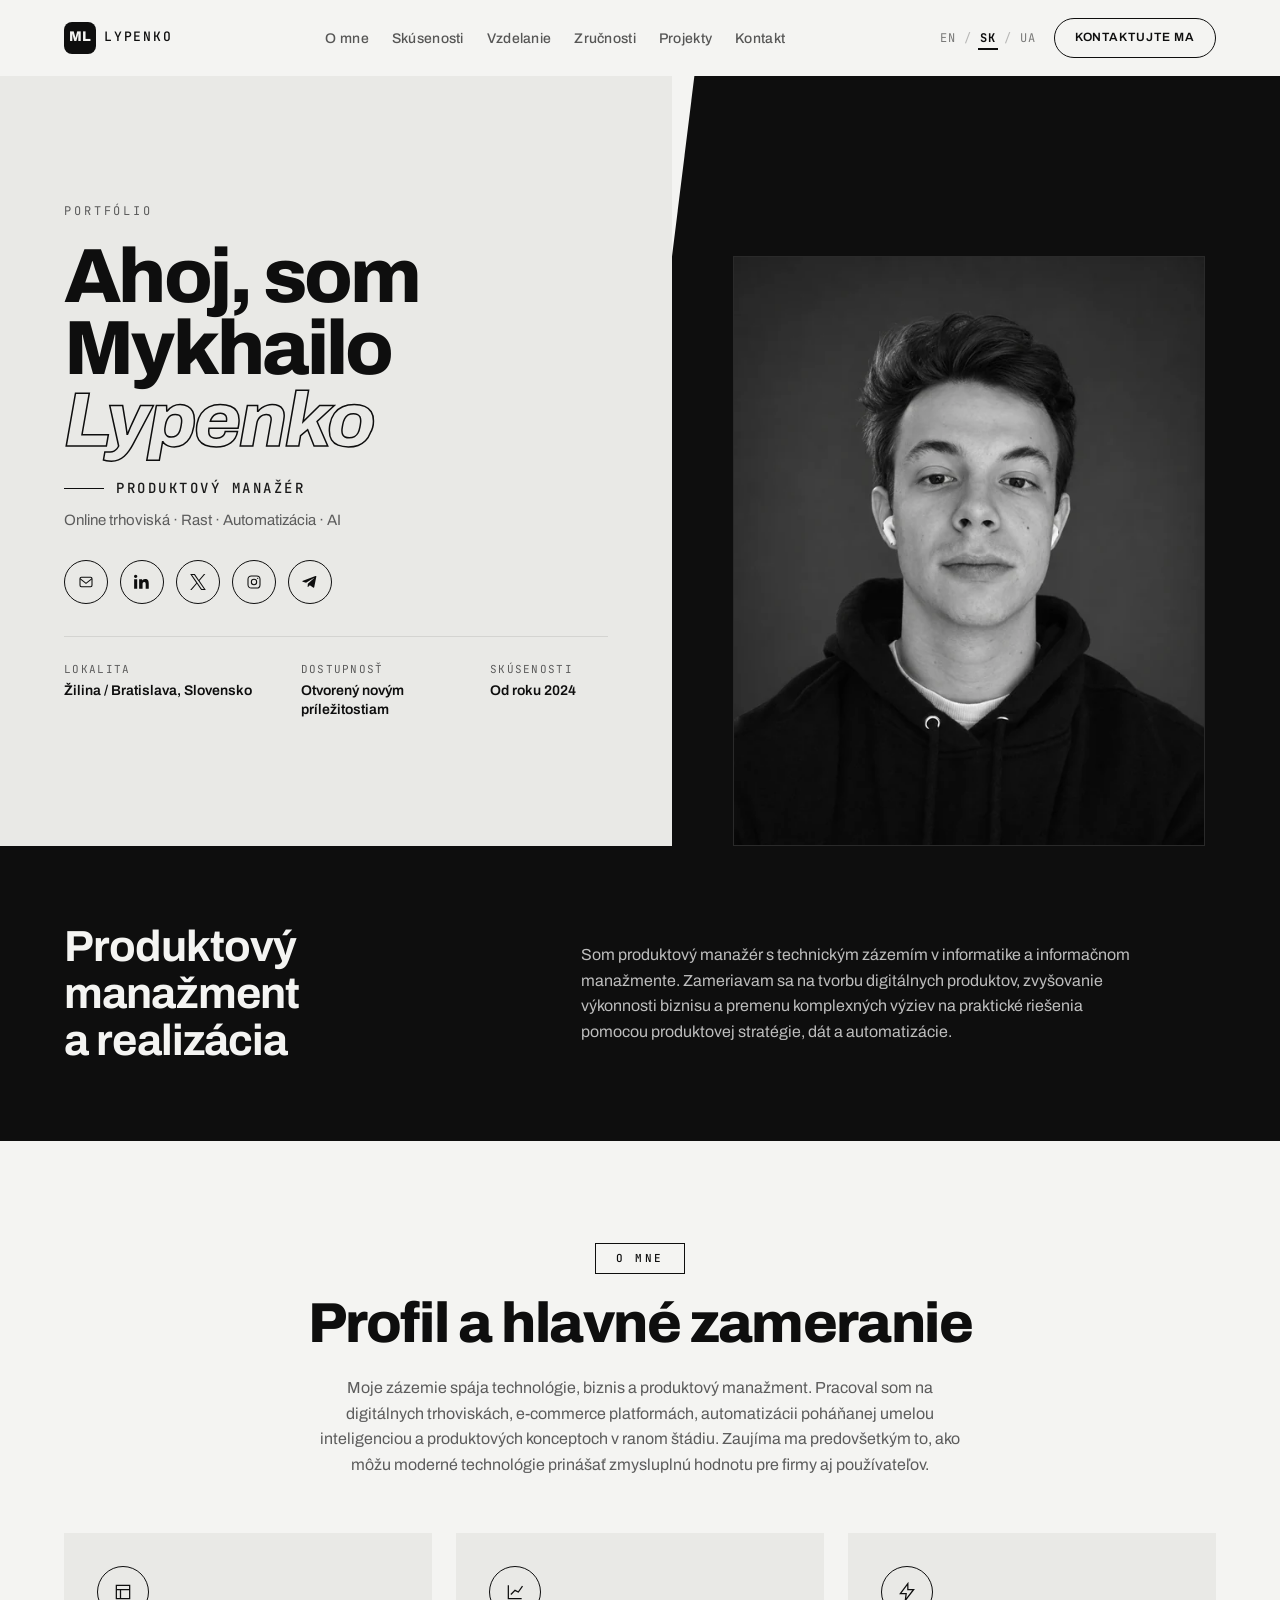
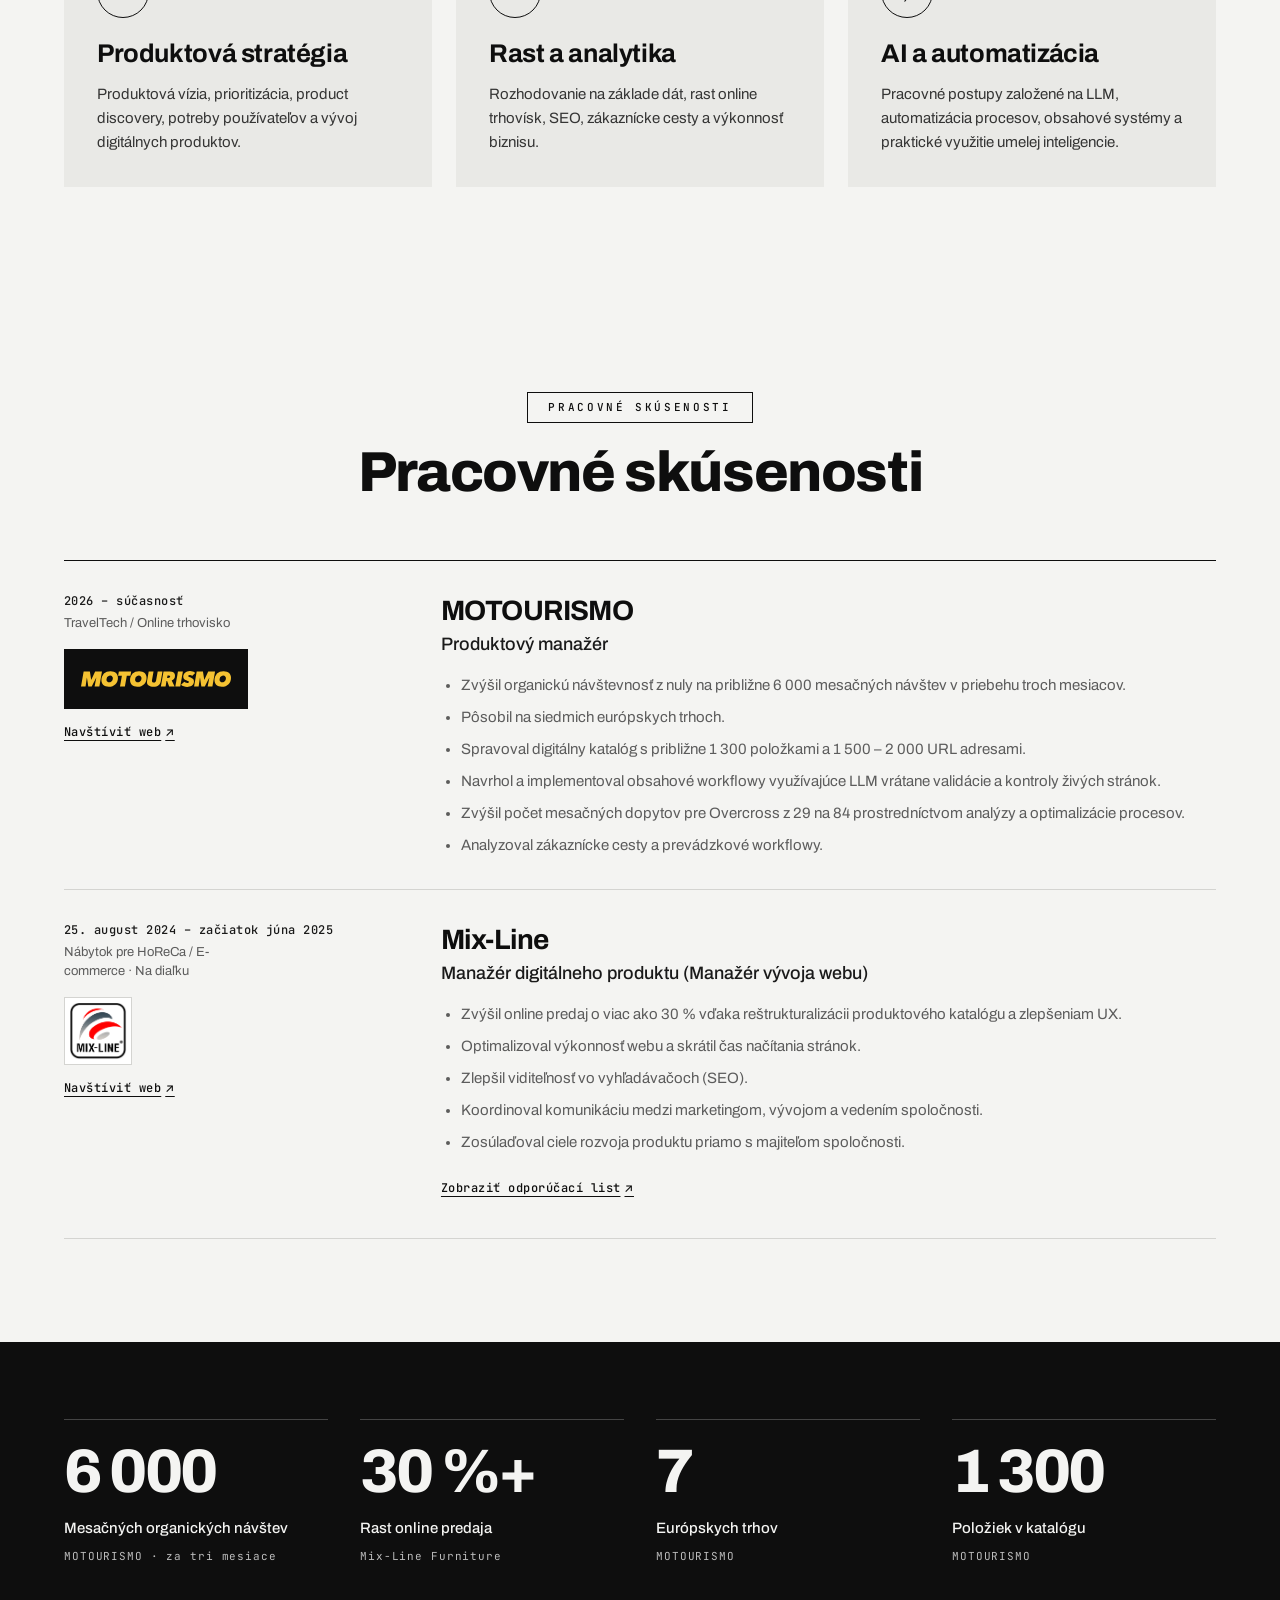
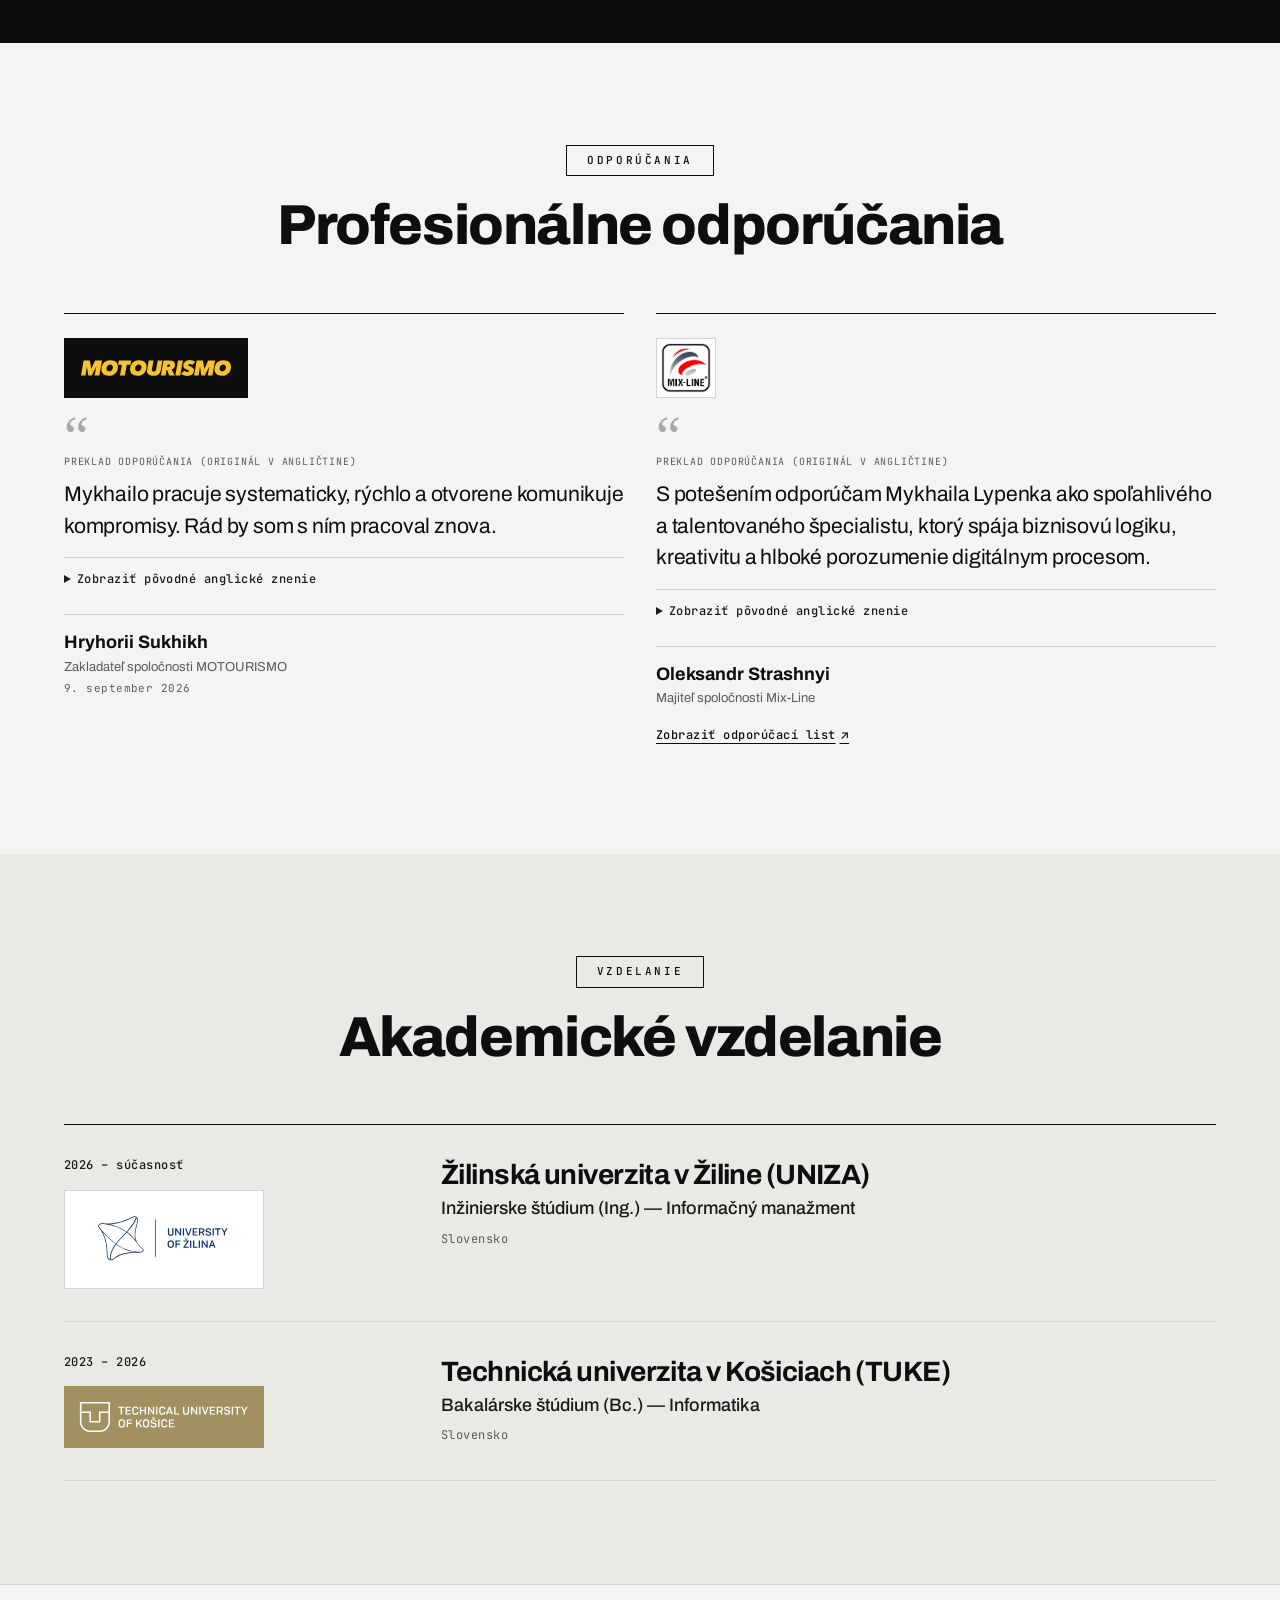
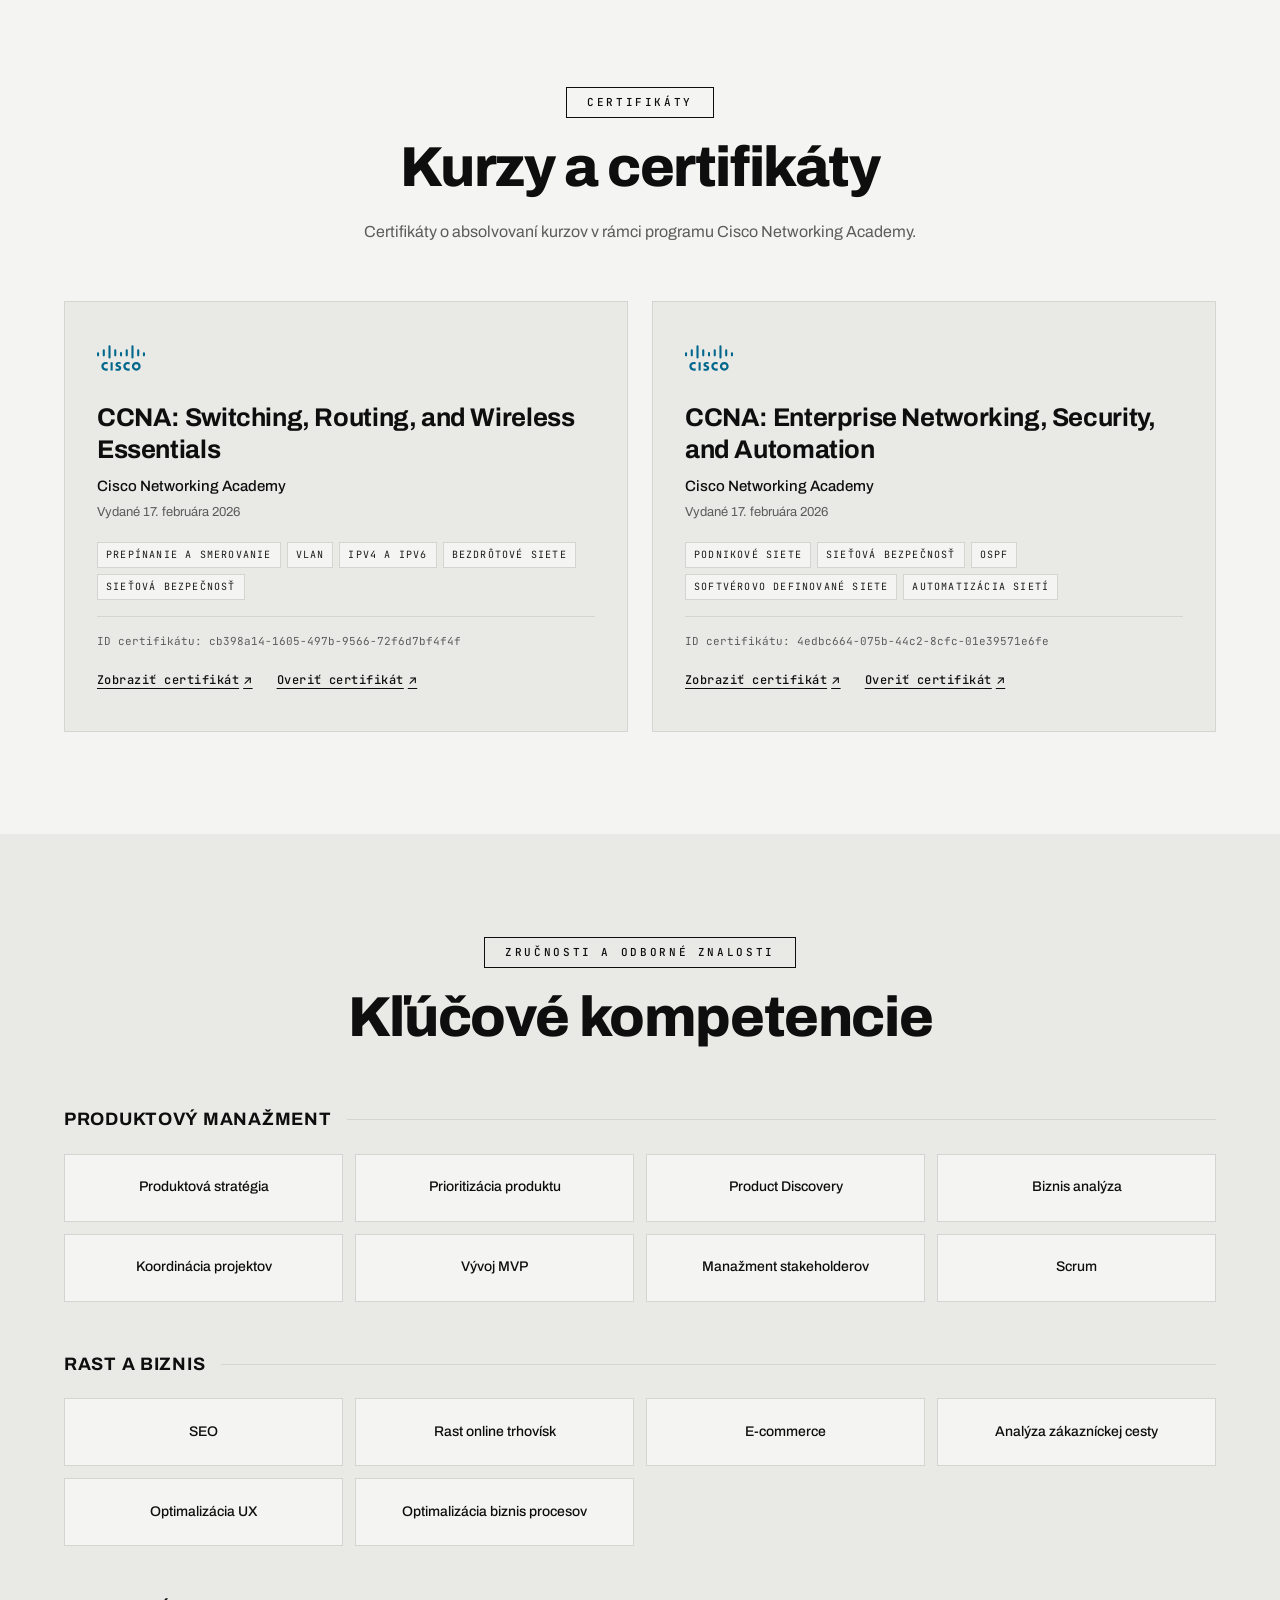
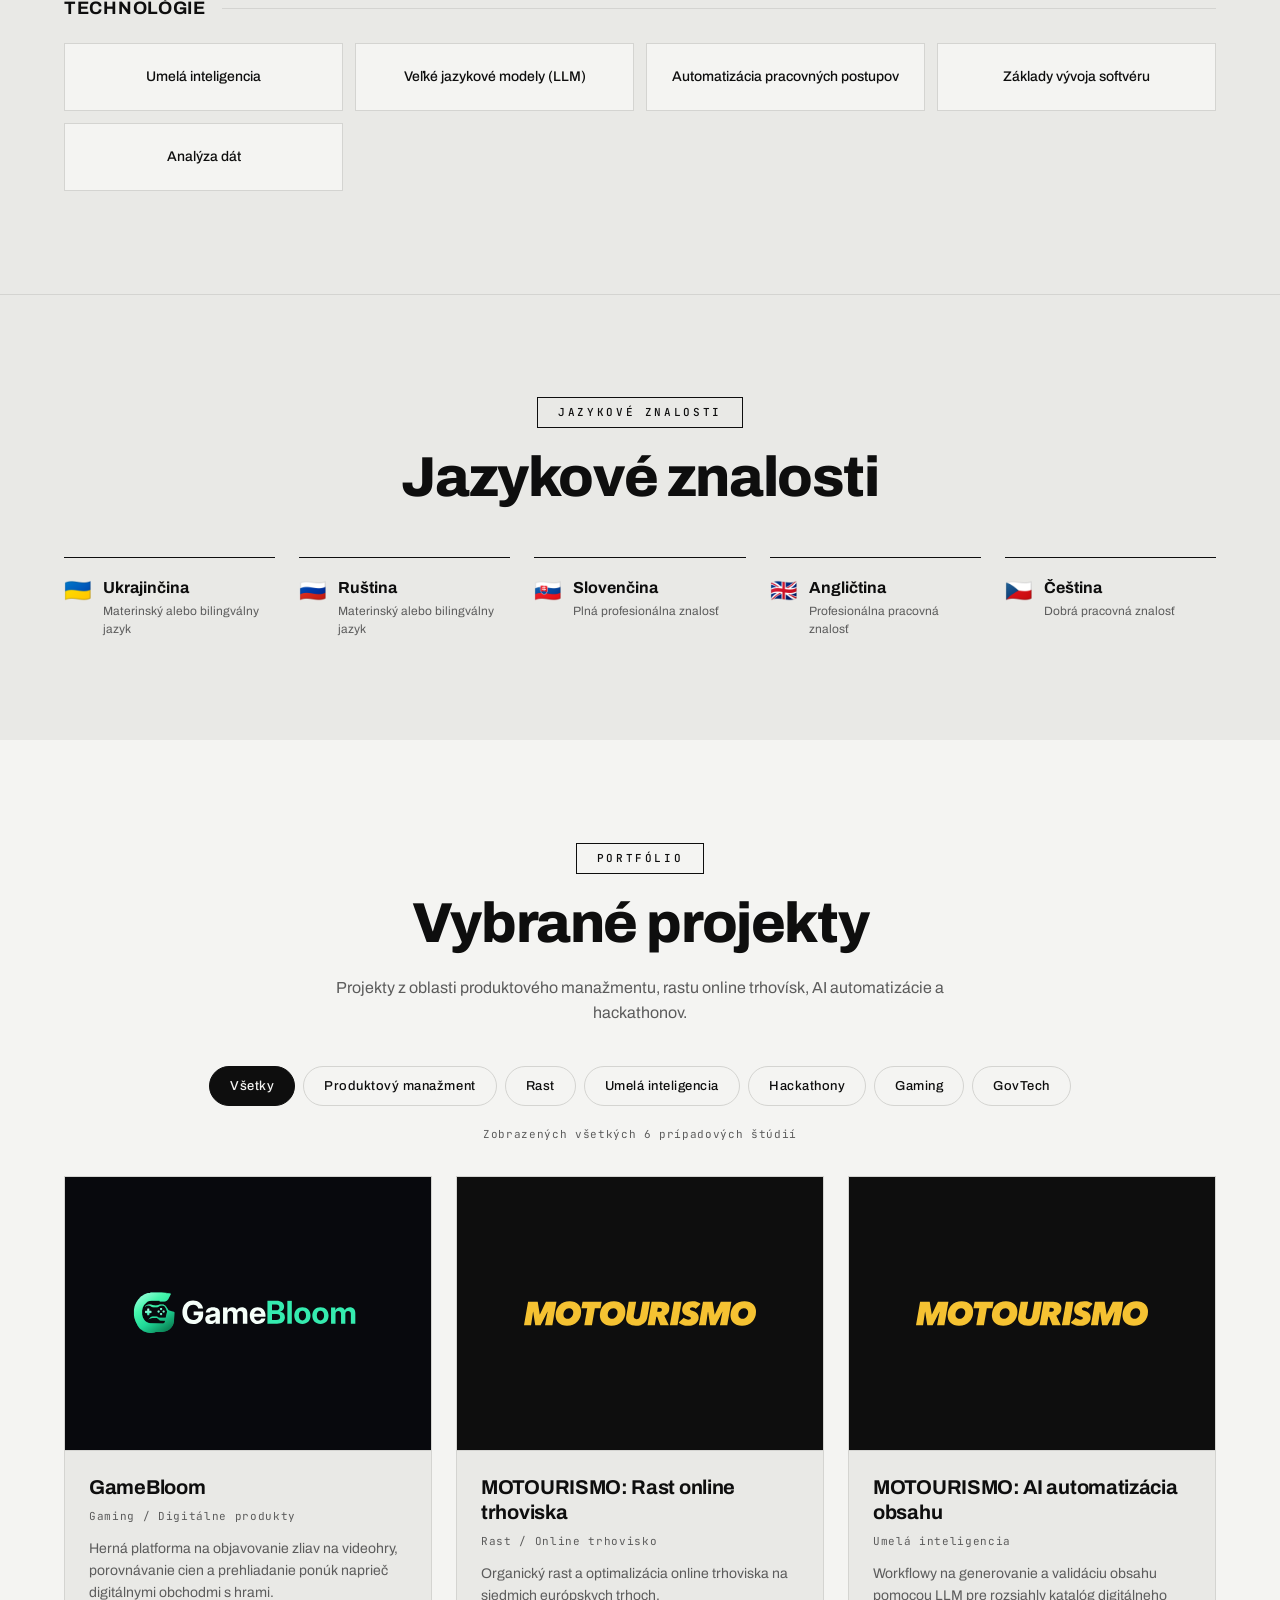
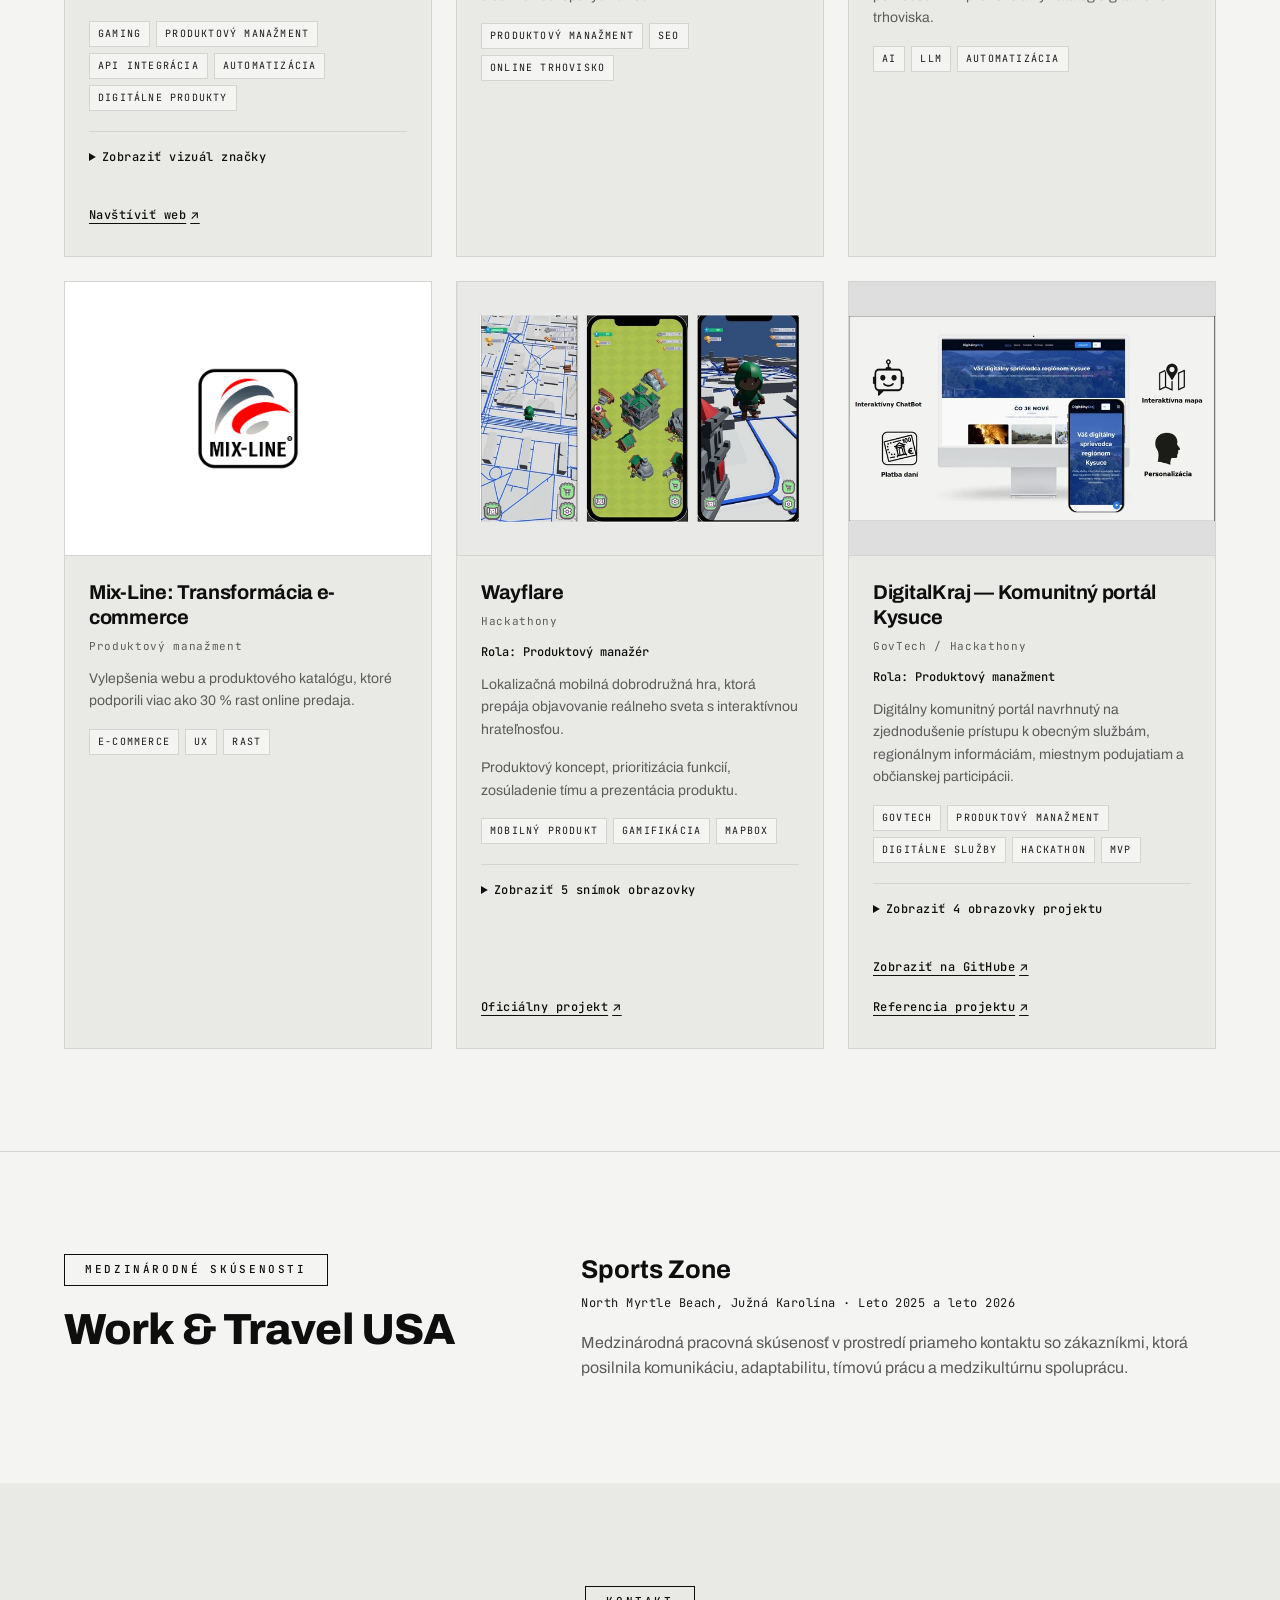
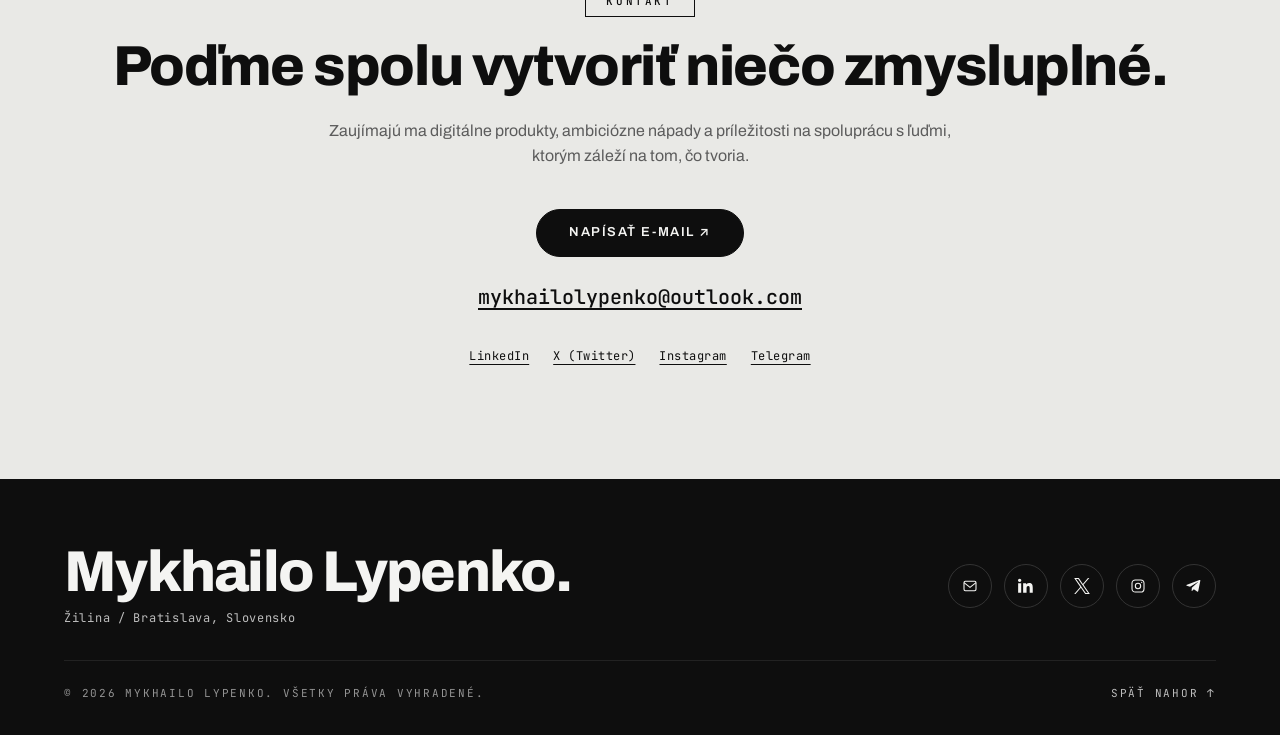
==== commit 25b4dd68: "release: v1.1.3 — Cisco certificate viewer integration" ====
--- a/sk/index.html
+++ b/sk/index.html
@@ -1,5 +1,5 @@
 <!doctype html>
-<html lang="sk" data-version="1.1.0">
+<html lang="sk" data-version="1.1.3">
   <head>
     <meta charset="utf-8" />
     <meta name="viewport" content="width=device-width,initial-scale=1" />
@@ -23,14 +23,14 @@
     <meta property="og:locale" content="sk_SK" />
     <meta property="og:locale:alternate" content="en_US" />
     <meta property="og:locale:alternate" content="uk_UA" />
-    <meta property="og:image" content="https://mykhailolypenko.com/assets/social/og-image-sk.jpg" />
+    <meta property="og:image" content="https://mykhailolypenko.com/assets/social/og-image-ml.jpg" />
     <meta property="og:image:width" content="1200" />
     <meta property="og:image:height" content="630" />
     <meta name="twitter:card" content="summary_large_image" />
     <meta name="twitter:creator" content="@flopyev" />
     <meta name="twitter:title" content="Mykhailo Lypenko — Produktový manažér" />
     <meta name="twitter:description" content="Produktový manažér so zameraním na online trhoviská, rast, automatizáciu a AI. Žilina / Bratislava, Slovensko." />
-    <meta name="twitter:image" content="https://mykhailolypenko.com/assets/social/og-image-sk.jpg" />
+    <meta name="twitter:image" content="https://mykhailolypenko.com/assets/social/og-image-ml.jpg" />
     <link rel="icon" href="../assets/icons/favicon.svg" type="image/svg+xml" />
     <link rel="preconnect" href="https://fonts.googleapis.com" />
     <link rel="preconnect" href="https://fonts.gstatic.com" crossorigin />
@@ -112,7 +112,7 @@
       <section id="top" class="hero" aria-labelledby="hero-heading">
         <div class="left">
           <div class="kicker">
-            PORTFÓLIO — 2026 / EDÍCIA 01
+            PORTFÓLIO
           </div>
           <h1 id="hero-heading">
             Ahoj, som
@@ -166,35 +166,23 @@
           </div>
         </div>
         <div class="right">
-          <div class="hero-stamp">
-            Mykhailo Lypenko — Portfólio / 2026
-          </div>
           <div class="portrait-wrap">
             <div class="portrait asset-frame" data-portrait data-asset-frame>
               <img src="../assets/images/portrait.webp" srcset="../assets/images/portrait-560.webp 560w, ../assets/images/portrait.webp 1120w" sizes="(max-width: 480px) 280px, (max-width: 960px) 60vw, 40vw" alt="Mykhailo Lypenko — čiernobiely redakčný portrét" width="1120" height="1400" fetchpriority="high" decoding="async" data-asset />
-              <span class="asset-fallback">Mykhailo Lypenko / Portrét nie je k dispozícii</span>
+              <span class="asset-fallback">Mykhailo Lypenko</span>
             </div>
           </div>
         </div>
       </section>
       <section class="intro" aria-labelledby="intro-heading">
-        <div class="deco" aria-hidden="true">
-          M.
-        </div>
         <div class="container">
           <h2 id="intro-heading">
-            Od nápadov k reálnym výsledkom.
+            Produktový manažment a realizácia
           </h2>
           <div>
             <p>
               Som produktový manažér s technickým zázemím v informatike a informačnom manažmente. Zameriavam sa na tvorbu digitálnych produktov, zvyšovanie výkonnosti biznisu a premenu komplexných výziev na praktické riešenia pomocou produktovej stratégie, dát a automatizácie.
             </p>
-            <a href="#about" class="read-more">
-              Viac o mne
-              <span aria-hidden="true">
-                ↗
-              </span>
-            </a>
           </div>
         </div>
       </section>
@@ -205,7 +193,7 @@
               O mne
             </span>
             <h2>
-              Tvorím produkty, ktoré posúvajú biznis vpred.
+              Profil a hlavné zameranie
             </h2>
             <p>
               Moje zázemie spája technológie, biznis a produktový manažment. Pracoval som na digitálnych trhoviskách, e-commerce platformách, automatizácii poháňanej umelou inteligenciou a produktových konceptoch v ranom štádiu. Zaujíma ma predovšetkým to, ako môžu moderné technológie prinášať zmysluplnú hodnotu pre firmy aj používateľov.
@@ -213,9 +201,6 @@
           </div>
           <div class="services">
             <article class="service reveal delay-1">
-              <span class="svc-num">
-                01 / ŠPECIALIZÁCIA
-              </span>
               <div class="svc-icon" aria-hidden="true">
                 <svg width="20" height="20" viewBox="0 0 24 24" fill="none" stroke="currentColor" stroke-width="1.5">
                   <path d="M4 20V4h16v16H4Zm0-11h16M9 9v11"/>
@@ -229,9 +214,6 @@
               </p>
             </article>
             <article class="service reveal delay-2">
-              <span class="svc-num">
-                02 / ŠPECIALIZÁCIA
-              </span>
               <div class="svc-icon" aria-hidden="true">
                 <svg width="20" height="20" viewBox="0 0 24 24" fill="none" stroke="currentColor" stroke-width="1.5">
                   <path d="M4 4v16h16M7 15l5-5 4 2 5-7"/>
@@ -245,9 +227,6 @@
               </p>
             </article>
             <article class="service reveal delay-3">
-              <span class="svc-num">
-                03 / ŠPECIALIZÁCIA
-              </span>
               <div class="svc-icon" aria-hidden="true">
                 <svg width="20" height="20" viewBox="0 0 24 24" fill="none" stroke="currentColor" stroke-width="1.5">
                   <path d="m13 2-9 12h7l-1 8 10-13h-7l0-7Z"/>
@@ -270,7 +249,7 @@
               Pracovné skúsenosti
             </span>
             <h2>
-              Produktová práca. Obchodný prínos.
+              Pracovné skúsenosti
             </h2>
           </div>
           <div class="timeline">
@@ -301,13 +280,13 @@
                 </h4>
                 <ul>
                   <li>
-                    Zvýšil organickú návštevnosť z nuly na približne 6 000 mesačných návštev v priebehu troch mesiacov.
+                    Zvýšil organickú návštevnosť z nuly na približne 6 000 mesačných návštev v priebehu troch mesiacov.
                   </li>
                   <li>
                     Pôsobil na siedmich európskych trhoch.
                   </li>
                   <li>
-                    Spravoval digitálny katalóg s približne 1 300 položkami a 1 500 – 2 000 URL adresami.
+                    Spravoval digitálny katalóg s približne 1 300 položkami a 1 500 – 2 000 URL adresami.
                   </li>
                   <li>
                     Navrhol a implementoval obsahové workflowy využívajúce LLM vrátane validácie a kontroly živých stránok.
@@ -348,7 +327,7 @@
                 </h4>
                 <ul>
                   <li>
-                    Zvýšil online predaj o viac ako 30 % vďaka reštrukturalizácii produktového katalógu a zlepšeniam UX.
+                    Zvýšil online predaj o viac ako 30 % vďaka reštrukturalizácii produktového katalógu a zlepšeniam UX.
                   </li>
                   <li>
                     Optimalizoval výkonnosť webu a skrátil čas načítania stránok.
@@ -364,7 +343,7 @@
                   </li>
                 </ul>
                 <div class="document-actions">
-                  <a class="action-link" href="../assets/documents/mixline-recommendation.webp" target="_blank" rel="noopener noreferrer" data-lightbox data-document data-image-alt="Odporúčací list spoločnosti Mix-Line — verejná kópia s upravenými osobnými údajmi" data-image-title="Odporúčací list Mix-Line — upravené z dôvodu ochrany súkromia">Zobraziť odporúčací list <span class="link-arrow" aria-hidden="true">↗</span></a>
+                  <a class="action-link" href="../assets/documents/mixline-recommendation.webp" target="_blank" rel="noopener noreferrer" data-lightbox data-document data-image-alt="Odporúčací list od spoločnosti Mix-Line" data-image-title="Odporúčací list od spoločnosti Mix-Line">Zobraziť odporúčací list <span class="link-arrow" aria-hidden="true">↗</span></a>
                 </div>
               </div>
             </article>
@@ -376,7 +355,7 @@
           <div class="metrics">
             <div class="reveal">
               <strong>
-                6,000
+                6 000
               </strong>
               <span>
                 Mesačných organických návštev
@@ -387,7 +366,7 @@
             </div>
             <div class="reveal">
               <strong>
-                30%+
+                30 %+
               </strong>
               <span>
                 Rast online predaja
@@ -409,7 +388,7 @@
             </div>
             <div class="reveal">
               <strong>
-                1,300
+                1 300
               </strong>
               <span>
                 Položiek v katalógu
@@ -419,14 +398,11 @@
               </small>
             </div>
           </div>
-          <p class="metrics-note">
-            Výkonnostné ukazovatele poskytnuté autorom portfólia; čakajú na finálne schválenie na zverejnenie.
-          </p>
         </div>
       </section>
       <section id="recommendations" class="recommendations section-pad">
         <div class="container">
-          <div class="section-head reveal"><span class="eyebrow">Odporúčania</span><h2>Dôvera ľudí, s ktorými som spolupracoval.</h2></div>
+          <div class="section-head reveal"><span class="eyebrow">Odporúčania</span><h2>Profesionálne odporúčania</h2></div>
           <div class="recommendation-grid">
             <article class="recommendation reveal">
               <div class="recommendation-brand recommendation-brand--dark">
@@ -469,7 +445,7 @@
                 <p>Majiteľ spoločnosti Mix-Line</p>
               </div>
               <div class="recommendation-actions">
-                <a class="action-link" href="../assets/documents/mixline-recommendation.webp" target="_blank" rel="noopener noreferrer" data-lightbox data-document data-image-alt="Odporúčací list spoločnosti Mix-Line — verejná kópia s upravenými osobnými údajmi" data-image-title="Odporúčací list Mix-Line — upravené z dôvodu ochrany súkromia">Zobraziť odporúčací list <span class="link-arrow" aria-hidden="true">↗</span></a>
+                <a class="action-link" href="../assets/documents/mixline-recommendation.webp" target="_blank" rel="noopener noreferrer" data-lightbox data-document data-image-alt="Odporúčací list od spoločnosti Mix-Line" data-image-title="Odporúčací list od spoločnosti Mix-Line">Zobraziť odporúčací list <span class="link-arrow" aria-hidden="true">↗</span></a>
               </div>
             </article>
           </div>
@@ -482,7 +458,7 @@
               Vzdelanie
             </span>
             <h2>
-              Technický základ.
+              Akademické vzdelanie
             </h2>
           </div>
           <div class="timeline">
@@ -527,18 +503,18 @@
       </section>
       <section id="certifications" class="certifications section-pad">
         <div class="container">
-          <div class="section-head reveal"><span class="eyebrow">Certifikáty</span><h2>Neustále vzdelávanie.</h2><p>Certifikáty o absolvovaní kurzov v rámci programu Cisco Networking Academy.</p></div>
+          <div class="section-head reveal"><span class="eyebrow">Certifikáty</span><h2>Kurzy a certifikáty</h2><p>Certifikáty o absolvovaní kurzov v rámci programu Cisco Networking Academy.</p></div>
           <div class="credential-grid">
             <article class="credential reveal" data-credential="srwe">
-              <div class="credential-header"><img class="cisco-logo" src="../assets/logos/cisco.svg" alt="Cisco" width="40" height="40" loading="lazy" decoding="async" /><span class="credential-number">ABSOLVOVANIE KURZU / 01</span></div>
+              <div class="credential-header"><img class="cisco-logo" src="../assets/logos/cisco.svg" alt="Cisco" width="40" height="40" loading="lazy" decoding="async" /></div>
               <h3>CCNA: Switching, Routing, and Wireless Essentials</h3>
               <p class="credential-issuer">Cisco Networking Academy</p>
-              <p class="credential-date">Vydané <time datetime="2026-02-17">17. februára 2026</time></p><div class="tags"><span class="tag">Prepínanie a smerovanie</span><span class="tag">VLAN</span><span class="tag">IPv4 a IPv6</span><span class="tag">Bezdrôtové siete</span><span class="tag">Sieťová bezpečnosť</span></div><p class="credential-id">ID certifikátu: <span>cb398a14-1605-497b-9566-72f6d7bf4f4f</span></p><div class="document-actions"><a class="action-link" href="https://www.credly.com/badges/cb398a14-1605-497b-9566-72f6d7bf4f4f/linked_in_profile" target="_blank" rel="noopener noreferrer">Overiť certifikát<span aria-hidden="true"> ↗</span><span class="sr-only"> (otvorí sa na novej karte)</span></a></div></article>
+              <p class="credential-date">Vydané <time datetime="2026-02-17">17. februára 2026</time></p><div class="tags"><span class="tag">Prepínanie a smerovanie</span><span class="tag">VLAN</span><span class="tag">IPv4 a IPv6</span><span class="tag">Bezdrôtové siete</span><span class="tag">Sieťová bezpečnosť</span></div><p class="credential-id">ID certifikátu: <span>cb398a14-1605-497b-9566-72f6d7bf4f4f</span></p><div class="document-actions"><a class="action-link" href="../assets/documents/cisco-srwe.png" target="_blank" rel="noopener noreferrer" data-lightbox data-document data-image-alt="Certifikát Cisco Networking Academy o absolvovaní kurzu — CCNA: Switching, Routing, and Wireless Essentials" data-image-title="Certifikát o absolvovaní kurzu — CCNA: Switching, Routing, and Wireless Essentials">Zobraziť certifikát <span class="link-arrow" aria-hidden="true">↗</span></a><a class="action-link" href="https://www.credly.com/badges/cb398a14-1605-497b-9566-72f6d7bf4f4f/linked_in_profile" target="_blank" rel="noopener noreferrer">Overiť certifikát <span class="link-arrow" aria-hidden="true">↗</span><span class="sr-only"> (otvorí sa na novej karte)</span></a></div></article>
             <article class="credential reveal" data-credential="ensa">
-              <div class="credential-header"><img class="cisco-logo" src="../assets/logos/cisco.svg" alt="Cisco" width="40" height="40" loading="lazy" decoding="async" /><span class="credential-number">ABSOLVOVANIE KURZU / 02</span></div>
+              <div class="credential-header"><img class="cisco-logo" src="../assets/logos/cisco.svg" alt="Cisco" width="40" height="40" loading="lazy" decoding="async" /></div>
               <h3>CCNA: Enterprise Networking, Security, and Automation</h3>
               <p class="credential-issuer">Cisco Networking Academy</p>
-              <p class="credential-date">Vydané <time datetime="2026-02-17">17. februára 2026</time></p><div class="tags"><span class="tag">Podnikové siete</span><span class="tag">Sieťová bezpečnosť</span><span class="tag">OSPF</span><span class="tag">Softvérovo definované siete</span><span class="tag">Automatizácia sietí</span></div><p class="credential-id">ID certifikátu: <span>4edbc664-075b-44c2-8cfc-01e39571e6fe</span></p><div class="document-actions"><a class="action-link" href="https://www.credly.com/badges/4edbc664-075b-44c2-8cfc-01e39571e6fe/linked_in_profile" target="_blank" rel="noopener noreferrer">Overiť certifikát<span aria-hidden="true"> ↗</span><span class="sr-only"> (otvorí sa na novej karte)</span></a></div></article>
+              <p class="credential-date">Vydané <time datetime="2026-02-17">17. februára 2026</time></p><div class="tags"><span class="tag">Podnikové siete</span><span class="tag">Sieťová bezpečnosť</span><span class="tag">OSPF</span><span class="tag">Softvérovo definované siete</span><span class="tag">Automatizácia sietí</span></div><p class="credential-id">ID certifikátu: <span>4edbc664-075b-44c2-8cfc-01e39571e6fe</span></p><div class="document-actions"><a class="action-link" href="../assets/documents/cisco-ensa.png" target="_blank" rel="noopener noreferrer" data-lightbox data-document data-image-alt="Certifikát Cisco Networking Academy o absolvovaní kurzu — CCNA: Enterprise Networking, Security, and Automation" data-image-title="Certifikát o absolvovaní kurzu — CCNA: Enterprise Networking, Security, and Automation">Zobraziť certifikát <span class="link-arrow" aria-hidden="true">↗</span></a><a class="action-link" href="https://www.credly.com/badges/4edbc664-075b-44c2-8cfc-01e39571e6fe/linked_in_profile" target="_blank" rel="noopener noreferrer">Overiť certifikát <span class="link-arrow" aria-hidden="true">↗</span><span class="sr-only"> (otvorí sa na novej karte)</span></a></div></article>
           </div>
         </div>
       </section>
@@ -549,7 +525,7 @@
               Zručnosti a odborné znalosti
             </span>
             <h2>
-              Stratégia, rast a technológie.
+              Kľúčové kompetencie
             </h2>
           </div>
           <div class="group reveal">
@@ -559,9 +535,6 @@
               </h3>
               <span class="rule" aria-hidden="true">
               </span>
-              <span class="count">
-                08 ZRUČNOSTÍ
-              </span>
             </div>
             <ul class="skill-grid">
               <li class="skill">
@@ -613,9 +586,6 @@
               </h3>
               <span class="rule" aria-hidden="true">
               </span>
-              <span class="count">
-                06 ZRUČNOSTÍ
-              </span>
             </div>
             <ul class="skill-grid">
               <li class="skill">
@@ -657,9 +627,6 @@
               </h3>
               <span class="rule" aria-hidden="true">
               </span>
-              <span class="count">
-                05 ZRUČNOSTÍ
-              </span>
             </div>
             <ul class="skill-grid">
               <li class="skill">
@@ -691,44 +658,20 @@
           </div>
         </div>
       </section>
-      <section id="languages" class="languages section-pad"><div class="container"><div class="section-head reveal"><span class="eyebrow">Jazykové znalosti</span><h2>Komunikácia naprieč kultúrami.</h2></div><ul class="language-grid"><li class="language reveal"><span class="language-flag" aria-hidden="true">🇺🇦</span><div><h3>Ukrajinčina</h3><p>Materinský alebo bilingválny jazyk</p></div></li><li class="language reveal"><span class="language-flag" aria-hidden="true">🇷🇺</span><div><h3>Ruština</h3><p>Materinský alebo bilingválny jazyk</p></div></li><li class="language reveal"><span class="language-flag" aria-hidden="true">🇸🇰</span><div><h3>Slovenčina</h3><p>Plná profesionálna znalosť</p></div></li><li class="language reveal"><span class="language-flag" aria-hidden="true">🇬🇧</span><div><h3>Angličtina</h3><p>Profesionálna pracovná znalosť</p></div></li><li class="language reveal"><span class="language-flag" aria-hidden="true">🇨🇿</span><div><h3>Čeština</h3><p>Dobrá pracovná znalosť</p></div></li></ul></div></section>
+      <section id="languages" class="languages section-pad"><div class="container"><div class="section-head reveal"><span class="eyebrow">Jazykové znalosti</span><h2>Jazykové znalosti</h2></div><ul class="language-grid"><li class="language reveal"><span class="language-flag" aria-hidden="true">🇺🇦</span><div><h3>Ukrajinčina</h3><p>Materinský alebo bilingválny jazyk</p></div></li><li class="language reveal"><span class="language-flag" aria-hidden="true">🇷🇺</span><div><h3>Ruština</h3><p>Materinský alebo bilingválny jazyk</p></div></li><li class="language reveal"><span class="language-flag" aria-hidden="true">🇸🇰</span><div><h3>Slovenčina</h3><p>Plná profesionálna znalosť</p></div></li><li class="language reveal"><span class="language-flag" aria-hidden="true">🇬🇧</span><div><h3>Angličtina</h3><p>Profesionálna pracovná znalosť</p></div></li><li class="language reveal"><span class="language-flag" aria-hidden="true">🇨🇿</span><div><h3>Čeština</h3><p>Dobrá pracovná znalosť</p></div></li></ul></div></section>
       <section id="portfolio" class="portfolio section-pad">
         <div class="container">
           <div class="section-head reveal">
             <span class="eyebrow">
-              Vybrané projekty
+              Portfólio
             </span>
             <h2>
-              Vybrané projekty a experimenty.
+              Vybrané projekty
             </h2>
             <p>
-              Šesť vybraných projektov z oblasti gamingu, online trhovísk, e-commerce, AI automatizácie a GovTech.
+              Projekty z oblasti produktového manažmentu, rastu online trhovísk, AI automatizácie a hackathonov.
             </p>
           </div>
-        </div>
-        <div class="banner reveal">
-          <div class="container">
-            <div class="b-l">
-              <span>
-                VYBRANÉ PROJEKTY / 2026
-              </span>
-              <h3>
-                Nedávne
-                <br />
-                projekty.
-              </h3>
-            </div>
-            <div class="b-r">
-              <div class="num">
-                06
-              </div>
-              <div class="lbl">
-                VYBRANÝCH PRÍPADOVÝCH ŠTÚDIÍ
-              </div>
-            </div>
-          </div>
-        </div>
-        <div class="container">
           <div class="filters reveal" role="group" aria-label="Filtrovať projekty">
             <button type="button" data-filter="all" aria-controls="projects" aria-pressed="true" class="active">
               Všetky
@@ -754,25 +697,23 @@
           <div class="projects" id="projects">
             <article class="project reveal project--featured" data-cat="product gaming digital-products" data-project="gamebloom">
               <div class="thumb brand-cover brand-cover--gamebloom asset-frame" data-asset-frame>
-                <img class="brand-cover-logo" src="../assets/logos/gamebloom.svg" alt="Oficiálne plné logo GameBloom" width="1150" height="250" loading="lazy" decoding="async" data-asset />
+                <img class="brand-cover-logo" src="../assets/logos/gamebloom.svg" alt="Logo GameBloom" width="1150" height="250" loading="lazy" decoding="async" data-asset />
                 <span class="asset-fallback">GameBloom</span>
-                <span class="cover-caption">Oficiálny vizuál značky</span>
               </div>
               <div class="body">
-                <span class="project-number">PRÍPADOVÁ ŠTÚDIA / 01 · VYBRANÉ</span>
                 <h3>GameBloom</h3>
                 <p class="project-category">Gaming / Digitálne produkty</p>
                 <p>Herná platforma na objavovanie zliav na videohry, porovnávanie cien a prehliadanie ponúk naprieč digitálnymi obchodmi s hrami.</p>
                 <div class="tags"><span class="tag">Gaming</span><span class="tag">Produktový manažment</span><span class="tag">API integrácia</span><span class="tag">Automatizácia</span><span class="tag">Digitálne produkty</span></div>
                 <details class="screenshot-gallery">
-                  <summary>Zobraziť oficiálny vizuál</summary>
-                  <p class="gallery-credit">GameBloom · Oficiálna grafika Open Graph</p>
+                  <summary>Zobraziť vizuál značky</summary>
+                  <p class="gallery-credit">GameBloom</p>
                   <figure class="project-artwork">
-                    <a class="gallery-image gallery-image--landscape asset-frame" href="../assets/projects/gamebloom.webp" target="_blank" rel="noopener noreferrer" aria-label="Zobraziť oficiálny vizuál GameBloom" data-lightbox data-asset-frame>
-                      <img src="../assets/projects/gamebloom-640.webp" srcset="../assets/projects/gamebloom-640.webp 640w, ../assets/projects/gamebloom.webp 1200w" sizes="(max-width: 960px) 80vw, 320px" alt="Oficiálne mätovo-zelené logo GameBloom s ovládačom a vizuál hernej platformy" width="640" height="336" loading="lazy" decoding="async" data-asset />
-                      <span class="asset-fallback">GameBloom / Oficiálny vizuál</span>
+                    <a class="gallery-image gallery-image--landscape asset-frame" href="../assets/projects/gamebloom.webp" target="_blank" rel="noopener noreferrer" aria-label="Zobraziť vizuál značky GameBloom" data-lightbox data-asset-frame>
+                      <img src="../assets/projects/gamebloom-640.webp" srcset="../assets/projects/gamebloom-640.webp 640w, ../assets/projects/gamebloom.webp 1200w" sizes="(max-width: 960px) 80vw, 320px" alt="Vizuál hernej platformy GameBloom" width="640" height="336" loading="lazy" decoding="async" data-asset />
+                      <span class="asset-fallback">GameBloom</span>
                     </a>
-                    <figcaption>Oficiálny vizuál značky GameBloom.</figcaption>
+                    <figcaption>Vizuál značky GameBloom.</figcaption>
                   </figure>
                 </details>
                 <div class="project-actions">
@@ -782,14 +723,10 @@
             </article>
             <article class="project reveal" data-cat="growth product">
               <div class="thumb brand-cover asset-frame brand-cover--dark" data-asset-frame>
-                <img class="brand-cover-logo" src="../assets/logos/motourismo.svg" alt="Firemná identita MOTOURISMO" width="851" height="90" loading="lazy" decoding="async" data-asset />
-                <span class="asset-fallback">MOTOURISMO / Vizuál pripravujeme</span>
-                <span class="cover-caption">Firemná identita / Snímka obrazovky sa pripravuje</span>
+                <img class="brand-cover-logo" src="../assets/logos/motourismo.svg" alt="Logo MOTOURISMO" width="851" height="90" loading="lazy" decoding="async" data-asset />
+                <span class="asset-fallback">MOTOURISMO</span>
               </div>
               <div class="body">
-                <span class="project-number">
-                  PRÍPADOVÁ ŠTÚDIA / 02
-                </span>
                 <h3>
                   MOTOURISMO: Rast online trhoviska
                 </h3>
@@ -812,14 +749,10 @@
             </article>
             <article class="project reveal" data-cat="ai product">
               <div class="thumb brand-cover asset-frame brand-cover--dark" data-asset-frame>
-                <img class="brand-cover-logo" src="../assets/logos/motourismo.svg" alt="Firemná identita MOTOURISMO" width="851" height="90" loading="lazy" decoding="async" data-asset />
-                <span class="asset-fallback">MOTOURISMO / Vizuál pripravujeme</span>
-                <span class="cover-caption">Firemná identita / Snímka obrazovky sa pripravuje</span>
+                <img class="brand-cover-logo" src="../assets/logos/motourismo.svg" alt="Logo MOTOURISMO" width="851" height="90" loading="lazy" decoding="async" data-asset />
+                <span class="asset-fallback">MOTOURISMO</span>
               </div>
               <div class="body">
-                <span class="project-number">
-                  PRÍPADOVÁ ŠTÚDIA / 03
-                </span>
                 <h3>
                   MOTOURISMO: AI automatizácia obsahu
                 </h3>
@@ -841,21 +774,17 @@
               </div>
             </article>
             <article class="project reveal" data-cat="product growth">
-                <div class="thumb brand-cover brand-cover--square asset-frame" data-asset-frame>
-                  <img class="brand-cover-logo" src="../assets/logos/mixline.png" alt="Firemná identita Mix-Line" width="994" height="993" loading="lazy" decoding="async" data-asset />
-                  <span class="asset-fallback">Mix-Line / Vizuál pripravujeme</span>
-                  <span class="cover-caption">Firemná identita / Snímka obrazovky sa pripravuje</span>
-                </div>
+              <div class="thumb brand-cover brand-cover--square asset-frame" data-asset-frame>
+                <img class="brand-cover-logo" src="../assets/logos/mixline.png" alt="Logo Mix-Line" width="994" height="993" loading="lazy" decoding="async" data-asset />
+                <span class="asset-fallback">Mix-Line</span>
+              </div>
               <div class="body">
-                <span class="project-number">
-                  PRÍPADOVÁ ŠTÚDIA / 04
-                </span>
                 <h3>
                   Mix-Line: Transformácia e-commerce
                 </h3>
                 <p class="project-category">Produktový manažment</p>
                 <p>
-                  Vylepšenia webu a produktového katalógu, ktoré podporili viac ako 30 % rast online predaja.
+                  Vylepšenia webu a produktového katalógu, ktoré podporili viac ako 30 % rast online predaja.
                 </p>
                 <div class="tags">
                   <span class="tag">
@@ -872,13 +801,10 @@
             </article>
             <article class="project reveal" data-cat="hackathons product">
               <div class="thumb asset-frame project-cover" data-asset-frame>
-                <img src="../assets/projects/wayflare/cover.webp" srcset="../assets/projects/wayflare/cover-640.webp 640w, ../assets/projects/wayflare/cover.webp 1200w" sizes="(max-width: 960px) calc(100vw - 10vw), (max-width: 1200px) 45vw, 30vw" alt="Tri pôvodné obrazovky hry Wayflare zobrazujúce prieskum mapy, budovanie základne a postavu" width="1200" height="900" loading="lazy" decoding="async" data-asset />
-                <span class="asset-fallback">Wayflare / Pôvodné snímky obrazovky</span>
+                <img src="../assets/projects/wayflare/cover.webp" srcset="../assets/projects/wayflare/cover-640.webp 640w, ../assets/projects/wayflare/cover.webp 1200w" sizes="(max-width: 960px) calc(100vw - 10vw), (max-width: 1200px) 45vw, 30vw" alt="Obrazovky mobilnej hry Wayflare zobrazujúce prieskum mapy, budovanie základne a postavu" width="1200" height="900" loading="lazy" decoding="async" data-asset />
+                <span class="asset-fallback">Wayflare</span>
               </div>
               <div class="body">
-                <span class="project-number">
-                  PRÍPADOVÁ ŠTÚDIA / 05
-                </span>
                 <h3>
                   Wayflare
                 </h3>
@@ -905,50 +831,50 @@
                 </div>
 
                 <details class="screenshot-gallery">
-                  <summary>Zobraziť 5 pôvodných snímok obrazovky</summary>
-                  <p class="gallery-credit">Projektový tím Wayflare · Pôvodné herné rozhranie</p>
+                  <summary>Zobraziť 5 snímok obrazovky</summary>
+                  <p class="gallery-credit">Projektový tím Wayflare</p>
                   <ul class="screenshots">
                     <li>
                       <figure>
-                        <a class="gallery-image asset-frame" href="../assets/projects/wayflare/movement.webp" target="_blank" rel="noopener noreferrer" data-lightbox aria-label="Otvoriť snímku obrazovky prieskumu mapy v hre Wayflare na novej karte" data-asset-frame>
+                        <a class="gallery-image asset-frame" href="../assets/projects/wayflare/movement.webp" target="_blank" rel="noopener noreferrer" data-lightbox aria-label="Otvoriť snímku obrazovky prieskumu mapy v hre Wayflare" data-asset-frame>
                           <img src="../assets/projects/wayflare/movement-160.webp" srcset="../assets/projects/wayflare/movement-160.webp 160w, ../assets/projects/wayflare/movement.webp 424w" sizes="(max-width: 960px) 40vw, 160px" alt="Obrazovka mapy v hre Wayflare s postavou hráča a mapou ulíc" width="160" height="343" loading="lazy" decoding="async" data-asset />
-                          <span class="asset-fallback">Prieskum mapy / Obrázok nie je k dispozícii</span>
+                          <span class="asset-fallback">Prieskum mapy</span>
                         </a>
                         <figcaption>Prieskum mapy</figcaption>
                       </figure>
                     </li>
                     <li>
                       <figure>
-                        <a class="gallery-image asset-frame" href="../assets/projects/wayflare/base.webp" target="_blank" rel="noopener noreferrer" data-lightbox aria-label="Otvoriť snímku obrazovky budovania základne v hre Wayflare na novej karte" data-asset-frame>
+                        <a class="gallery-image asset-frame" href="../assets/projects/wayflare/base.webp" target="_blank" rel="noopener noreferrer" data-lightbox aria-label="Otvoriť snímku obrazovky budovania základne v hre Wayflare" data-asset-frame>
                           <img src="../assets/projects/wayflare/base-160.webp" srcset="../assets/projects/wayflare/base-160.webp 160w, ../assets/projects/wayflare/base.webp 488w" sizes="(max-width: 960px) 40vw, 160px" alt="Obrazovka základne v hre Wayflare s budovami a počítadlami surovín" width="160" height="327" loading="lazy" decoding="async" data-asset />
-                          <span class="asset-fallback">Budovanie základne / Obrázok nie je k dispozícii</span>
+                          <span class="asset-fallback">Budovanie základne</span>
                         </a>
                         <figcaption>Budovanie základne</figcaption>
                       </figure>
                     </li>
                     <li>
                       <figure>
-                        <a class="gallery-image asset-frame" href="../assets/projects/wayflare/battle.webp" target="_blank" rel="noopener noreferrer" data-lightbox aria-label="Otvoriť snímku obrazovky súboja v hre Wayflare na novej karte" data-asset-frame>
+                        <a class="gallery-image asset-frame" href="../assets/projects/wayflare/battle.webp" target="_blank" rel="noopener noreferrer" data-lightbox aria-label="Otvoriť snímku obrazovky súboja v hre Wayflare" data-asset-frame>
                           <img src="../assets/projects/wayflare/battle-160.webp" srcset="../assets/projects/wayflare/battle-160.webp 160w, ../assets/projects/wayflare/battle.webp 363w" sizes="(max-width: 960px) 40vw, 160px" alt="Obrazovka súboja v hre Wayflare s budovami a jednotkami" width="160" height="328" loading="lazy" decoding="async" data-asset />
-                          <span class="asset-fallback">Súboj / Obrázok nie je k dispozícii</span>
+                          <span class="asset-fallback">Súboj</span>
                         </a>
                         <figcaption>Súboj</figcaption>
                       </figure>
                     </li>
                     <li>
                       <figure>
-                        <a class="gallery-image asset-frame" href="../assets/projects/wayflare/character.webp" target="_blank" rel="noopener noreferrer" data-lightbox aria-label="Otvoriť snímku obrazovky postavy v hre Wayflare na novej karte" data-asset-frame>
+                        <a class="gallery-image asset-frame" href="../assets/projects/wayflare/character.webp" target="_blank" rel="noopener noreferrer" data-lightbox aria-label="Otvoriť snímku obrazovky postavy v hre Wayflare" data-asset-frame>
                           <img src="../assets/projects/wayflare/character-160.webp" srcset="../assets/projects/wayflare/character-160.webp 160w, ../assets/projects/wayflare/character.webp 469w" sizes="(max-width: 960px) 40vw, 160px" alt="Obrazovka postavy v hre Wayflare v mapovom prostredí" width="160" height="327" loading="lazy" decoding="async" data-asset />
-                          <span class="asset-fallback">Postava / Obrázok nie je k dispozícii</span>
+                          <span class="asset-fallback">Postava</span>
                         </a>
                         <figcaption>Postava</figcaption>
                       </figure>
                     </li>
                     <li>
                       <figure>
-                        <a class="gallery-image asset-frame" href="../assets/projects/wayflare/shop.webp" target="_blank" rel="noopener noreferrer" data-lightbox aria-label="Otvoriť snímku obrazovky obchodu v hre Wayflare na novej karte" data-asset-frame>
+                        <a class="gallery-image asset-frame" href="../assets/projects/wayflare/shop.webp" target="_blank" rel="noopener noreferrer" data-lightbox aria-label="Otvoriť snímku obrazovky obchodu v hre Wayflare" data-asset-frame>
                           <img src="../assets/projects/wayflare/shop-160.webp" srcset="../assets/projects/wayflare/shop-160.webp 160w, ../assets/projects/wayflare/shop.webp 479w" sizes="(max-width: 960px) 40vw, 160px" alt="Obrazovka obchodu v hre Wayflare s položkou píly" width="160" height="332" loading="lazy" decoding="async" data-asset />
-                          <span class="asset-fallback">Obchod / Obrázok nie je k dispozícii</span>
+                          <span class="asset-fallback">Obchod</span>
                         </a>
                         <figcaption>Obchod</figcaption>
                       </figure>
@@ -967,13 +893,10 @@
             </article>
             <article class="project reveal" data-cat="hackathons product govtech">
               <div class="thumb asset-frame project-cover" data-asset-frame>
-                <img src="../assets/projects/kysuce.webp" srcset="../assets/projects/kysuce-640.webp 640w, ../assets/projects/kysuce.webp 1200w" sizes="(max-width: 960px) 90vw, (max-width: 1200px) 45vw, 30vw" alt="Pôvodný prehľad projektu DigitalKraj z README zobrazujúci desktopovú a mobilnú verziu komunitného portálu" width="1200" height="673" loading="lazy" decoding="async" data-asset />
-                <span class="asset-fallback">DigitalKraj / Prehľad projektu</span>
+                <img src="../assets/projects/kysuce.webp" srcset="../assets/projects/kysuce-640.webp 640w, ../assets/projects/kysuce.webp 1200w" sizes="(max-width: 960px) 90vw, (max-width: 1200px) 45vw, 30vw" alt="Prehľad komunitného portálu DigitalKraj na počítači a mobile" width="1200" height="673" loading="lazy" decoding="async" data-asset />
+                <span class="asset-fallback">DigitalKraj</span>
               </div>
               <div class="body">
-                <span class="project-number">
-                  PRÍPADOVÁ ŠTÚDIA / 06
-                </span>
                 <h3>
                   DigitalKraj — Komunitný portál Kysuce
                 </h3>
@@ -986,34 +909,34 @@
                 </p>
                 <div class="tags"><span class="tag">GovTech</span><span class="tag">Produktový manažment</span><span class="tag">Digitálne služby</span><span class="tag">Hackathon</span><span class="tag">MVP</span></div>
                 <details class="screenshot-gallery">
-                  <summary>Zobraziť 4 pôvodné ukážky projektu</summary>
-                  <p class="gallery-credit">Projektový tím DigitalKraj · Pôvodné snímky z README repozitára</p>
+                  <summary>Zobraziť 4 obrazovky projektu</summary>
+                  <p class="gallery-credit">Projektový tím DigitalKraj</p>
                   <ul class="screenshots screenshots--landscape">
                     <li><figure>
                       <a class="gallery-image gallery-image--landscape asset-frame" href="../assets/projects/digitalkraj/overview.webp" target="_blank" rel="noopener noreferrer" aria-label="Zobraziť prehľad projektu DigitalKraj" data-lightbox data-asset-frame>
-                        <img src="../assets/projects/digitalkraj/overview-320.webp" srcset="../assets/projects/digitalkraj/overview-320.webp 320w, ../assets/projects/digitalkraj/overview.webp 1200w" sizes="(max-width: 960px) 40vw, 160px" alt="Pôvodný desktopový a mobilný prehľad portálu DigitalKraj" width="320" height="179" loading="lazy" decoding="async" data-asset />
-                        <span class="asset-fallback">Prehľad projektu / Obrázok nie je k dispozícii</span>
+                        <img src="../assets/projects/digitalkraj/overview-320.webp" srcset="../assets/projects/digitalkraj/overview-320.webp 320w, ../assets/projects/digitalkraj/overview.webp 1200w" sizes="(max-width: 960px) 40vw, 160px" alt="Desktopový a mobilný prehľad portálu DigitalKraj" width="320" height="179" loading="lazy" decoding="async" data-asset />
+                        <span class="asset-fallback">Prehľad projektu</span>
                       </a>
                       <figcaption>Prehľad projektu</figcaption>
                     </figure></li>
                     <li><figure>
                       <a class="gallery-image gallery-image--landscape asset-frame" href="../assets/projects/digitalkraj/tourism.webp" target="_blank" rel="noopener noreferrer" aria-label="Zobraziť regionálneho sprievodcu DigitalKraj" data-lightbox data-asset-frame>
                         <img src="../assets/projects/digitalkraj/tourism-320.webp" srcset="../assets/projects/digitalkraj/tourism-320.webp 320w, ../assets/projects/digitalkraj/tourism.webp 1200w" sizes="(max-width: 960px) 40vw, 160px" alt="Stránka cestovného ruchu a regionálnych informácií DigitalKraj" width="320" height="160" loading="lazy" decoding="async" data-asset />
-                        <span class="asset-fallback">Regionálny sprievodca / Obrázok nie je k dispozícii</span>
+                        <span class="asset-fallback">Regionálny sprievodca</span>
                       </a>
                       <figcaption>Regionálny sprievodca</figcaption>
                     </figure></li>
                     <li><figure>
                       <a class="gallery-image gallery-image--landscape asset-frame" href="../assets/projects/digitalkraj/contacts.webp" target="_blank" rel="noopener noreferrer" aria-label="Zobraziť obecné kontakty DigitalKraj" data-lightbox data-asset-frame>
                         <img src="../assets/projects/digitalkraj/contacts-320.webp" srcset="../assets/projects/digitalkraj/contacts-320.webp 320w, ../assets/projects/digitalkraj/contacts.webp 1200w" sizes="(max-width: 960px) 40vw, 160px" alt="Stránka kontaktov na samosprávu a úradných hodín DigitalKraj" width="320" height="161" loading="lazy" decoding="async" data-asset />
-                        <span class="asset-fallback">Kontakty na samosprávu / Obrázok nie je k dispozícii</span>
+                        <span class="asset-fallback">Kontakty na samosprávu</span>
                       </a>
                       <figcaption>Kontakty na samosprávu</figcaption>
                     </figure></li>
                     <li><figure>
                       <a class="gallery-image gallery-image--landscape asset-frame" href="../assets/projects/digitalkraj/map.webp" target="_blank" rel="noopener noreferrer" aria-label="Zobraziť interaktívnu mapu DigitalKraj" data-lightbox data-asset-frame>
-                        <img src="../assets/projects/digitalkraj/map-320.webp" srcset="../assets/projects/digitalkraj/map-320.webp 320w, ../assets/projects/digitalkraj/map.webp 1200w" sizes="(max-width: 960px) 40vw, 160px" alt="Pôvodná obrazovka mapy DigitalKraj s regionálnymi službami" width="320" height="176" loading="lazy" decoding="async" data-asset />
-                        <span class="asset-fallback">Interaktívna mapa / Obrázok nie je k dispozícii</span>
+                        <img src="../assets/projects/digitalkraj/map-320.webp" srcset="../assets/projects/digitalkraj/map-320.webp 320w, ../assets/projects/digitalkraj/map.webp 1200w" sizes="(max-width: 960px) 40vw, 160px" alt="Interaktívna mapa DigitalKraj s regionálnymi službami" width="320" height="176" loading="lazy" decoding="async" data-asset />
+                        <span class="asset-fallback">Interaktívna mapa</span>
                       </a>
                       <figcaption>Interaktívna mapa</figcaption>
                     </figure></li>
--- a/css/style.css
+++ b/css/style.css
@@ -141,9 +141,7 @@
 
 html[lang="uk"] .hero h1 span,
 html[lang="uk"] .logo .mark,
-html[lang="uk"] .foot-name,
-html[lang="uk"] .banner .b-r .num,
-html[lang="uk"] .intro .deco {
+html[lang="uk"] .foot-name {
   font-family: "Archivo", "Inter", "Helvetica Neue", Helvetica, Arial, sans-serif;
 }
 
@@ -719,20 +717,6 @@
   color: var(--bg);
 }
 
-.hero-stamp {
-  position: absolute;
-  right: var(--pad-x);
-  top: var(--space-24);
-  font-family: var(--font-mono);
-  font-size: var(--t-micro);
-  letter-spacing: 0.28em;
-  color: var(--muted-subtle-dark);
-  text-transform: uppercase;
-  writing-mode: vertical-rl;
-  transform: rotate(180deg);
-  z-index: 3;
-}
-
 /* Hero Entrance Animations */
 .hero .left > * {
   opacity: 0;
@@ -812,50 +796,11 @@
 }
 
 .intro p {
-  margin: 0 0 var(--space-6);
+  margin: 0;
   color: var(--muted-on-dark);
   max-width: 62ch;
   font-size: var(--t-body);
   line-height: var(--lh-body);
-}
-
-.intro .read-more {
-  display: inline-flex;
-  align-items: center;
-  gap: var(--space-3);
-  min-height: var(--btn-h);
-  border: 1px solid #383838;
-  color: var(--bg);
-  border-radius: var(--radius);
-  padding: var(--space-2) var(--space-5);
-  background: transparent;
-  font-size: var(--t-xs);
-  letter-spacing: 0.1em;
-  text-transform: uppercase;
-  font-weight: var(--fw-semibold);
-  transition: background var(--dur-fast) var(--ease), color var(--dur-fast) var(--ease), border-color var(--dur-fast) var(--ease);
-}
-
-.intro .read-more:hover {
-  background: var(--bg);
-  color: var(--ink);
-  border-color: var(--bg);
-}
-
-.intro .deco {
-  position: absolute;
-  right: -4%;
-  top: 50%;
-  transform: translateY(-50%);
-  font-family: var(--font-sans);
-  font-weight: var(--fw-black);
-  font-size: clamp(220px, 32vw, 460px);
-  line-height: 0.8;
-  letter-spacing: -0.05em;
-  color: rgba(255, 255, 255, 0.04);
-  user-select: none;
-  pointer-events: none;
-  z-index: 1;
 }
 
 /* ---------- About Me ---------- */
@@ -889,10 +834,6 @@
 .service:hover .svc-icon {
   border-color: var(--bg);
   color: var(--bg);
-}
-
-.service:hover .svc-num {
-  color: var(--muted-on-dark);
 }
 
 .svc-icon {
@@ -902,7 +843,7 @@
   border: var(--border-strong);
   display: grid;
   place-items: center;
-  margin-bottom: var(--space-6);
+  margin-bottom: var(--space-5);
   transition: border-color var(--dur-slow) var(--ease), color var(--dur-slow) var(--ease);
 }
 
@@ -920,17 +861,6 @@
   line-height: var(--lh-body);
   color: inherit;
   opacity: 0.82;
-}
-
-.svc-num {
-  position: absolute;
-  right: var(--space-6);
-  top: var(--space-6);
-  font-family: var(--font-mono);
-  font-size: var(--t-micro);
-  letter-spacing: 0.18em;
-  color: var(--muted);
-  transition: color var(--dur-slow) var(--ease);
 }
 
 /* ---------- Asset Fallback & Standardized Logo System ---------- */
@@ -1173,12 +1103,6 @@
   color: var(--muted-on-dark);
 }
 
-.metrics-note {
-  color: var(--muted-on-dark);
-  font-size: var(--t-xs);
-  margin: var(--space-8) 0 0;
-}
-
 /* ---------- Professional Recommendations ---------- */
 .recommendations {
   background: var(--bg);
@@ -1378,13 +1302,6 @@
   flex-shrink: 0;
 }
 
-.credential-number {
-  font-family: var(--font-mono);
-  font-size: var(--t-micro);
-  letter-spacing: 0.12em;
-  color: var(--muted);
-}
-
 .credential h3 {
   font-size: var(--t-h3);
   font-weight: var(--fw-bold);
@@ -1455,13 +1372,6 @@
   flex: 1;
   height: 1px;
   background: var(--line);
-}
-
-.group-head .count {
-  font-family: var(--font-mono);
-  font-size: var(--t-micro);
-  color: var(--muted);
-  letter-spacing: 0.18em;
 }
 
 .skill-grid {
@@ -1552,63 +1462,8 @@
   background: var(--bg);
 }
 
-.banner {
-  min-height: 200px;
-  margin-bottom: var(--space-14);
-  padding: var(--space-8) 0;
-  background: linear-gradient(90deg, var(--ink) 0%, var(--ink) 50%, var(--bg-2) 50%, var(--bg-2) 100%);
-  position: relative;
-  overflow: hidden;
-  display: flex;
-  align-items: center;
-}
-
-.banner .container {
-  display: flex;
-  justify-content: space-between;
-  align-items: center;
-  gap: var(--space-6);
-  width: 100%;
-}
-
-.banner .b-l {
-  color: var(--bg);
-}
-
-.banner .b-l span {
-  font-family: var(--font-mono);
-  font-size: var(--t-xs);
-  letter-spacing: 0.2em;
-  color: var(--muted-on-dark);
-}
-
-.banner .b-l h3 {
-  font-size: clamp(36px, 4.8vw, 68px);
-  font-weight: var(--fw-extrabold);
-  margin: var(--space-2) 0 0;
-  letter-spacing: -0.025em;
-  line-height: 0.96;
-}
-
-.banner .b-r {
-  color: var(--ink);
-  text-align: right;
-}
-
-.banner .b-r .num {
-  font-family: var(--font-sans);
-  font-weight: var(--fw-black);
-  font-size: clamp(64px, 10vw, 144px);
-  line-height: 0.9;
-  letter-spacing: -0.04em;
-}
-
-.banner .b-r .lbl {
-  font-family: var(--font-mono);
-  font-size: var(--t-xs);
-  letter-spacing: 0.18em;
-  color: var(--muted);
-  margin-top: var(--space-1);
+.portfolio .section-head {
+  margin-bottom: var(--space-10);
 }
 
 .filters {
@@ -1685,7 +1540,7 @@
   align-items: center;
   justify-content: center;
   background: var(--surface-white) !important;
-  padding: var(--space-8) var(--space-8) var(--space-12);
+  padding: var(--space-8);
 }
 
 .brand-cover--dark {
@@ -1711,24 +1566,6 @@
   max-height: var(--logo-cover-square);
 }
 
-.cover-caption {
-  position: absolute;
-  bottom: var(--space-4);
-  left: var(--space-4);
-  right: var(--space-4);
-  font-family: var(--font-mono);
-  font-size: 10px;
-  line-height: 1.4;
-  letter-spacing: 0.08em;
-  text-align: center;
-  color: var(--muted);
-}
-
-.brand-cover--dark .cover-caption,
-.brand-cover--gamebloom .cover-caption {
-  color: var(--muted-on-dark);
-}
-
 .project-cover {
   background: var(--bg-3);
 }
@@ -1750,15 +1587,6 @@
   flex-direction: column;
   flex: 1;
   min-width: 0;
-}
-
-.project .project-number {
-  display: block;
-  font-family: var(--font-mono);
-  font-size: 10px;
-  color: var(--muted);
-  letter-spacing: 0.16em;
-  margin-bottom: var(--space-3);
 }
 
 .project h3 {
@@ -2337,10 +2165,6 @@
     width: min(440px, 84%);
   }
 
-  .hero-stamp {
-    display: none;
-  }
-
   .intro .container,
   .international .container {
     grid-template-columns: 1fr;
@@ -2361,19 +2185,6 @@
 
   .language-grid {
     grid-template-columns: repeat(3, minmax(0, 1fr));
-  }
-
-  .banner {
-    background: var(--ink);
-    min-height: auto;
-  }
-
-  .banner .b-r {
-    color: var(--bg);
-  }
-
-  .banner .b-r .lbl {
-    color: var(--muted-on-dark);
   }
 }
 
@@ -2508,28 +2319,13 @@
     font-size: 16px;
   }
 
-  .group-head .count {
-    font-size: 10px;
-    letter-spacing: 0.08em;
-  }
-
-  .banner .container {
-    flex-direction: column;
-    align-items: flex-start;
-    gap: var(--space-4);
-  }
-
-  .banner .b-r {
-    text-align: left;
-  }
-
   .filters button {
     padding: var(--space-2) var(--space-4);
     min-height: 40px;
   }
 
   .brand-cover {
-    padding: var(--space-6) var(--space-5) var(--space-10);
+    padding: var(--space-6);
   }
 
   .language-grid {
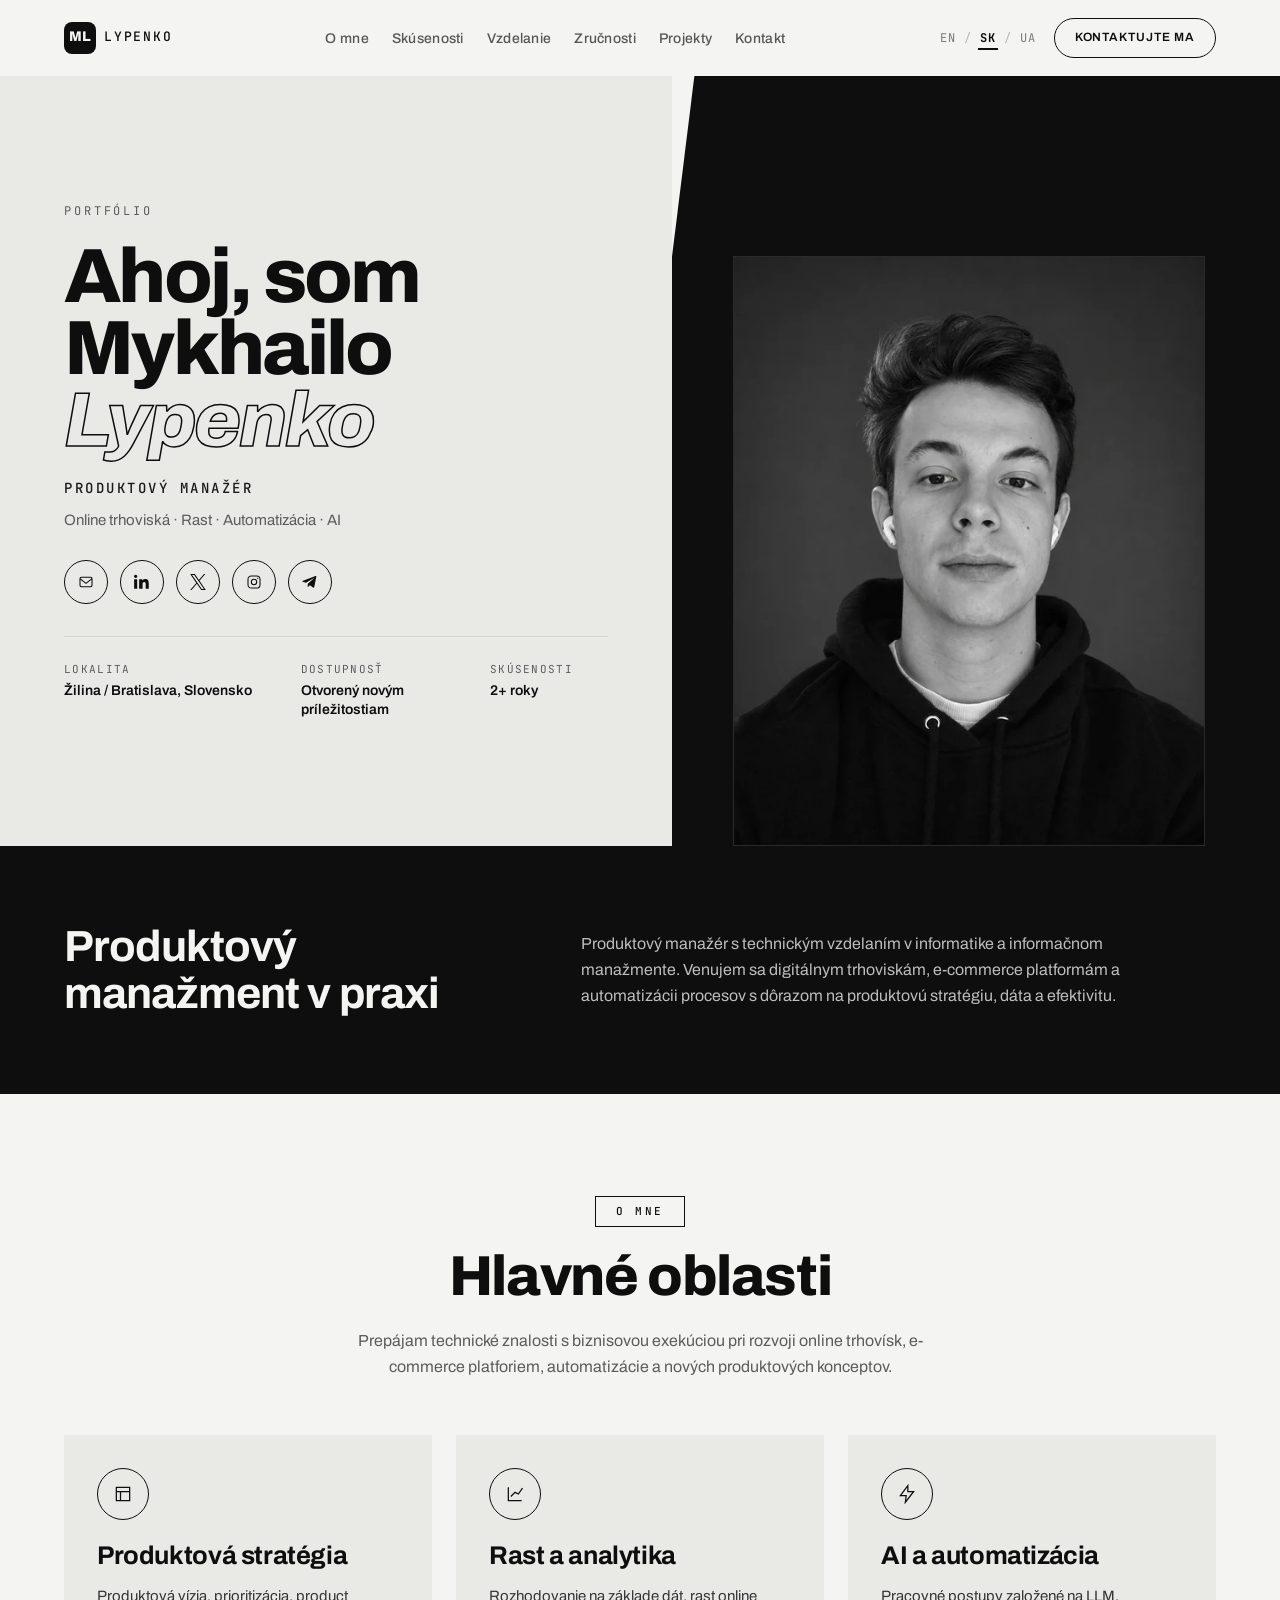
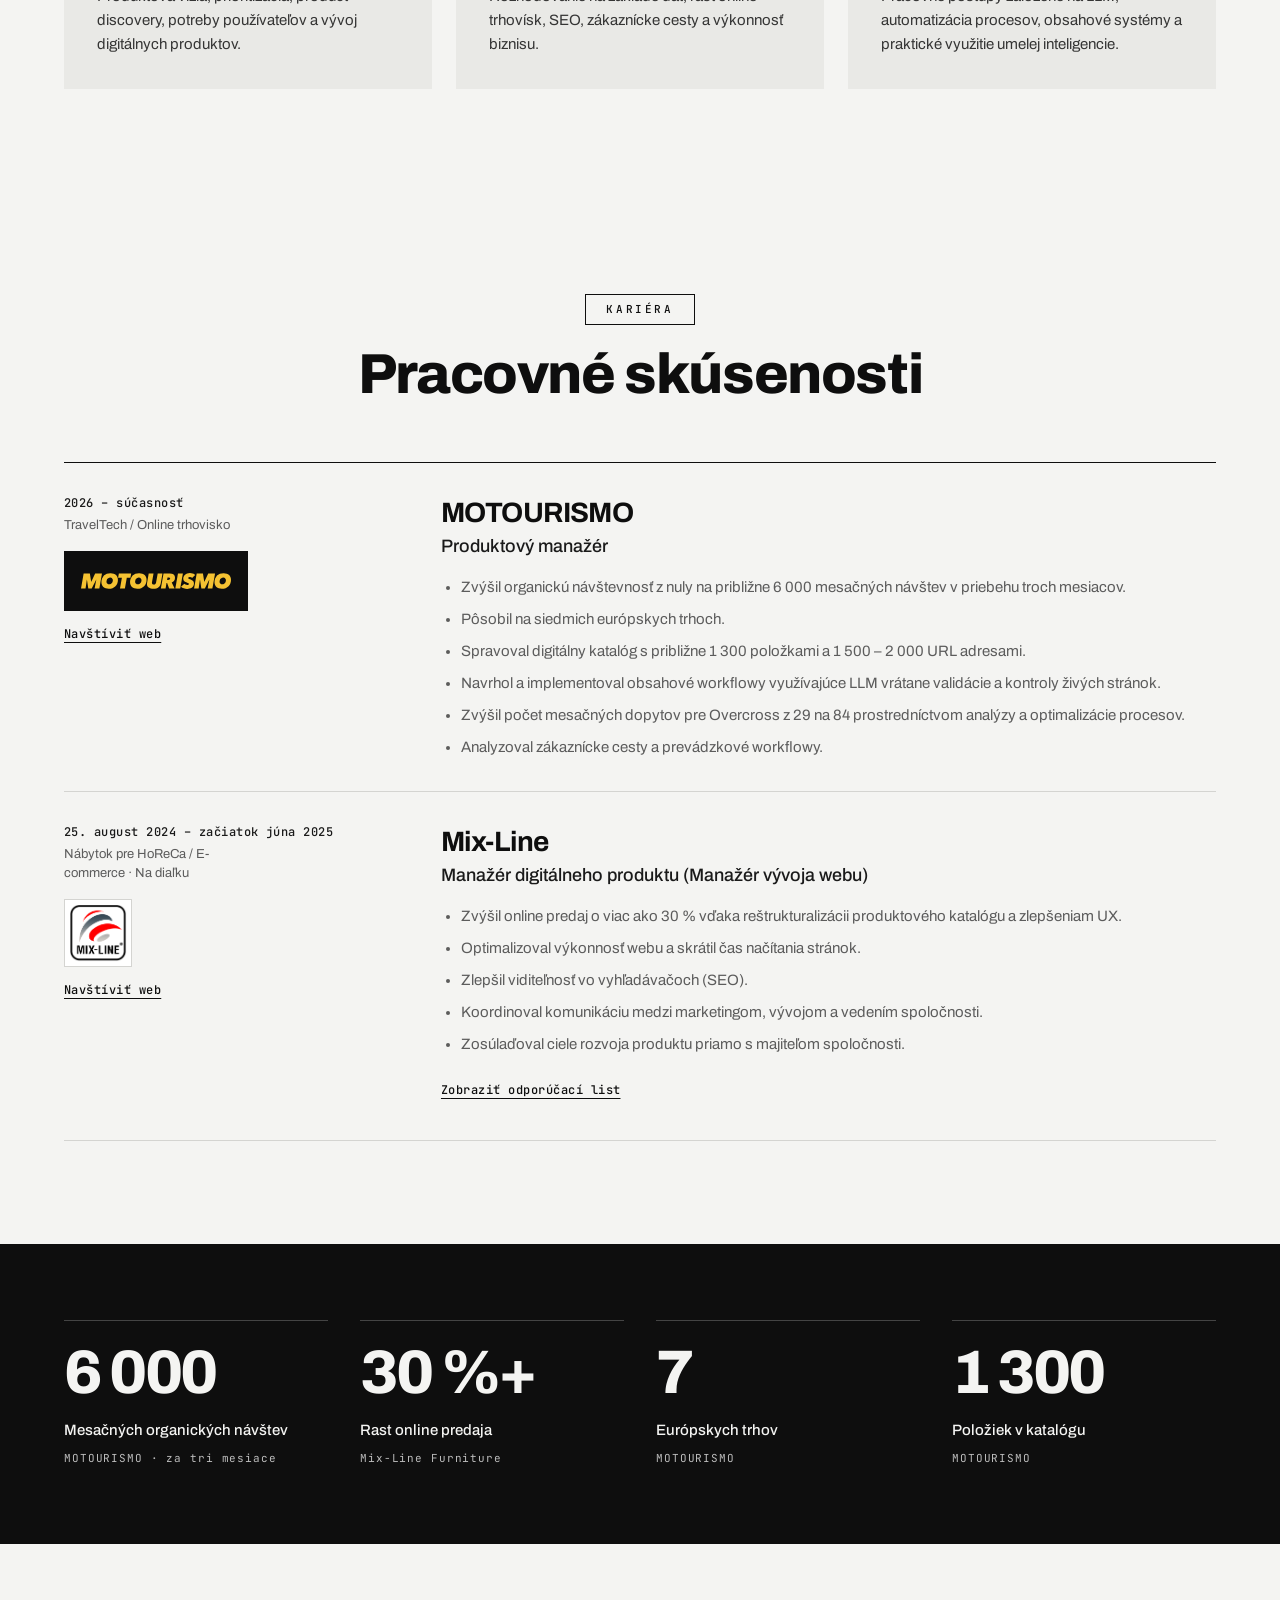
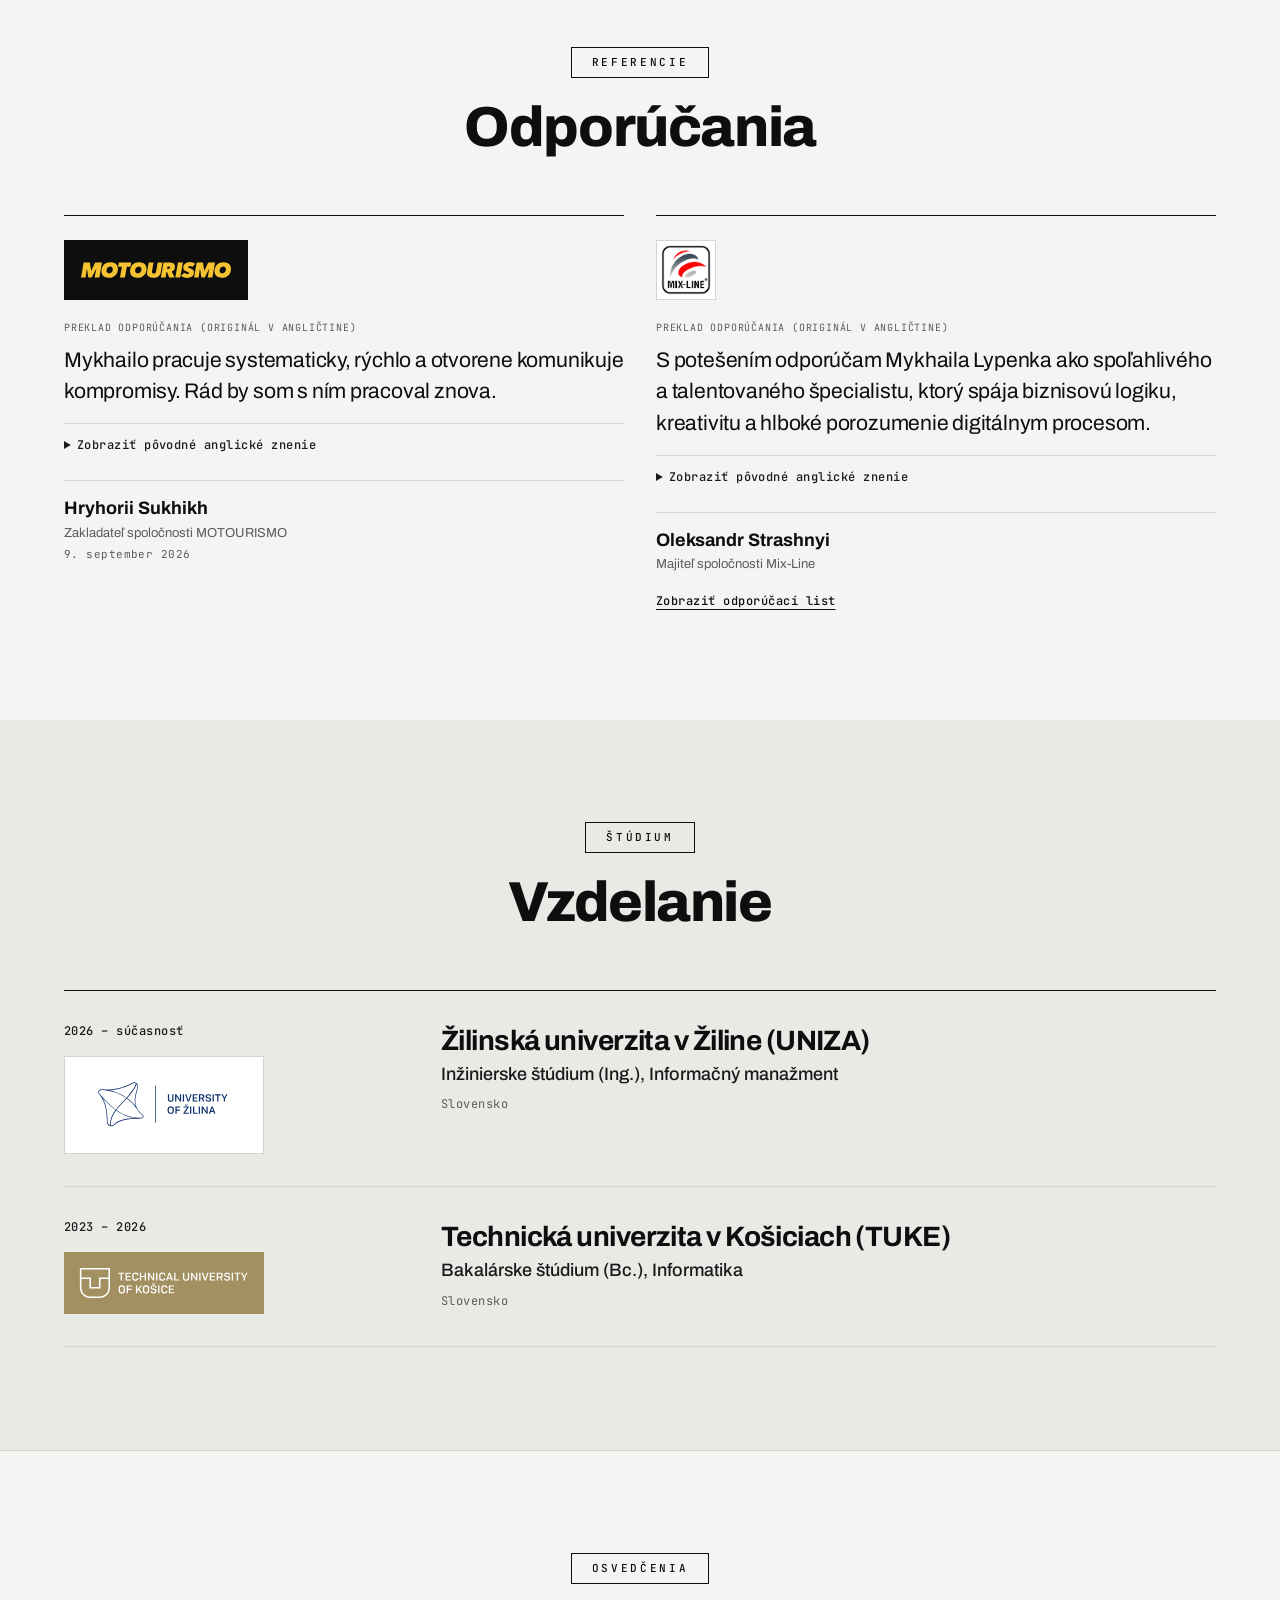
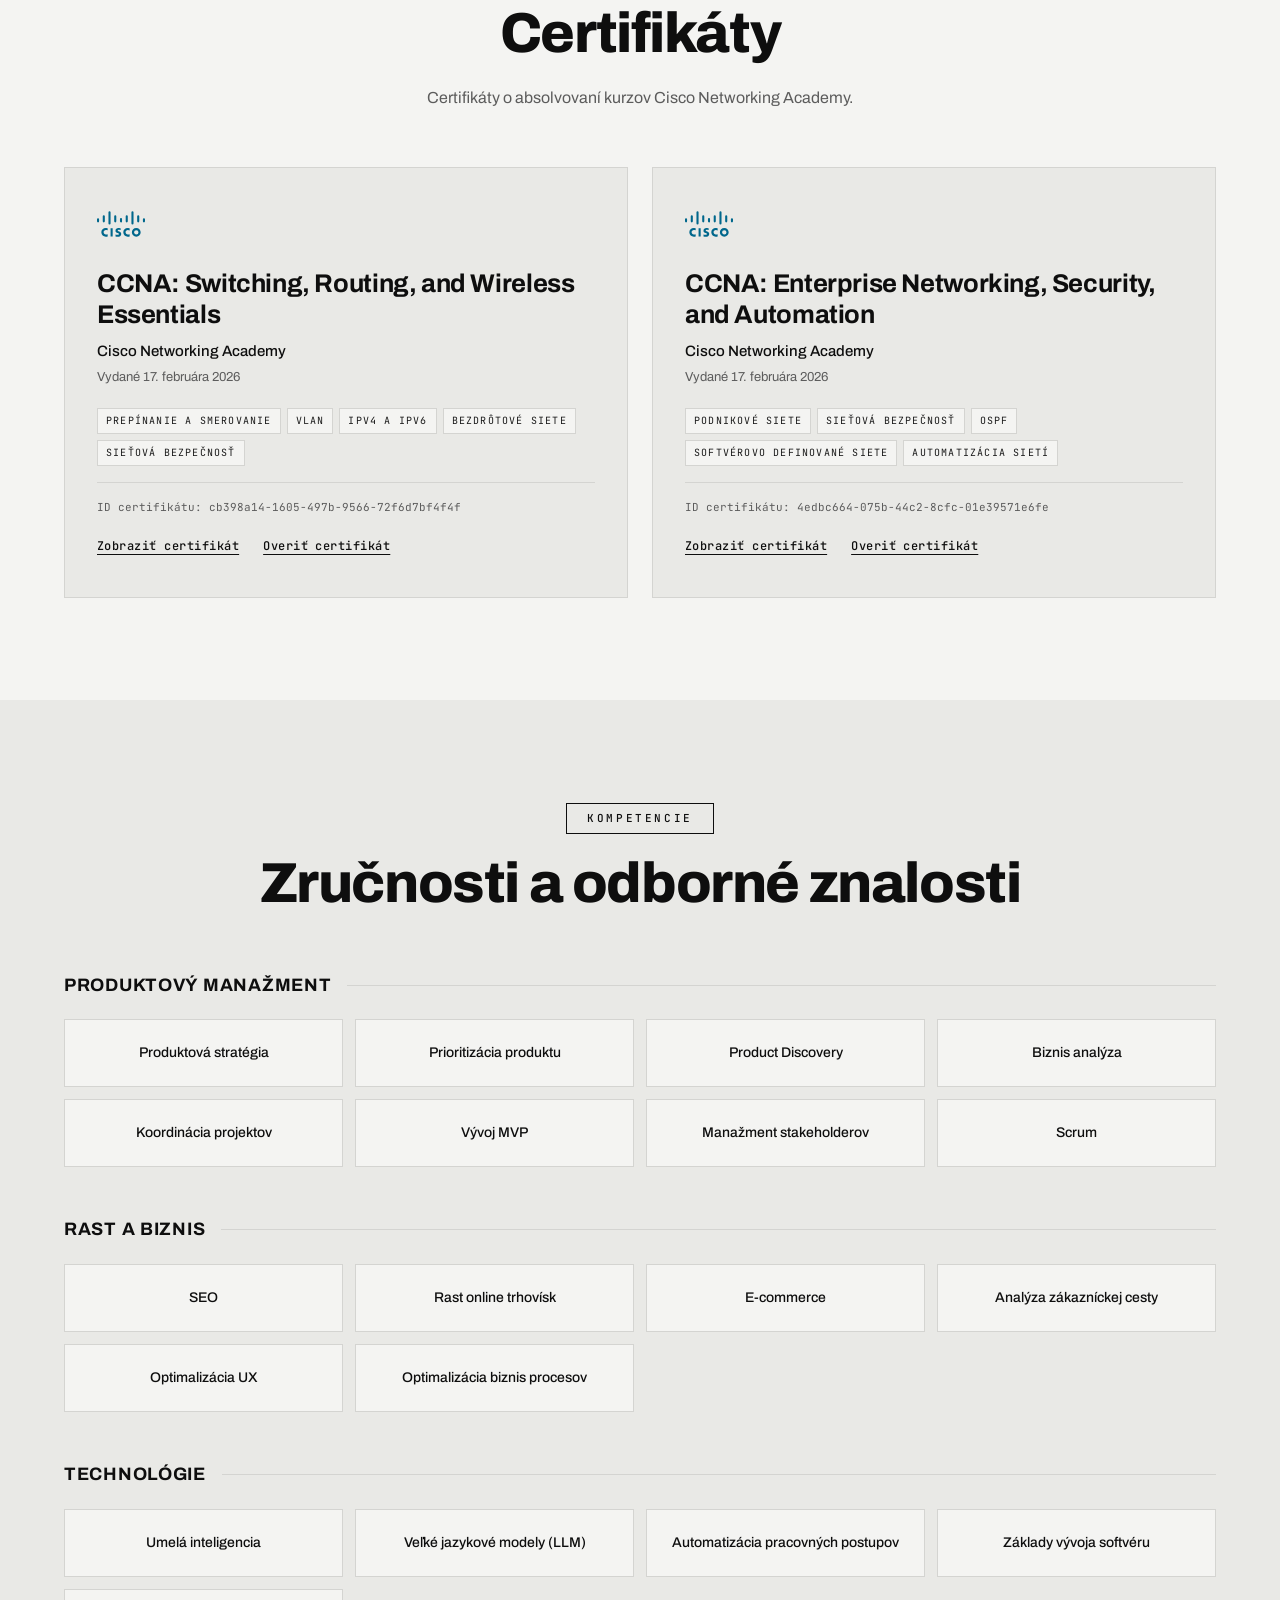
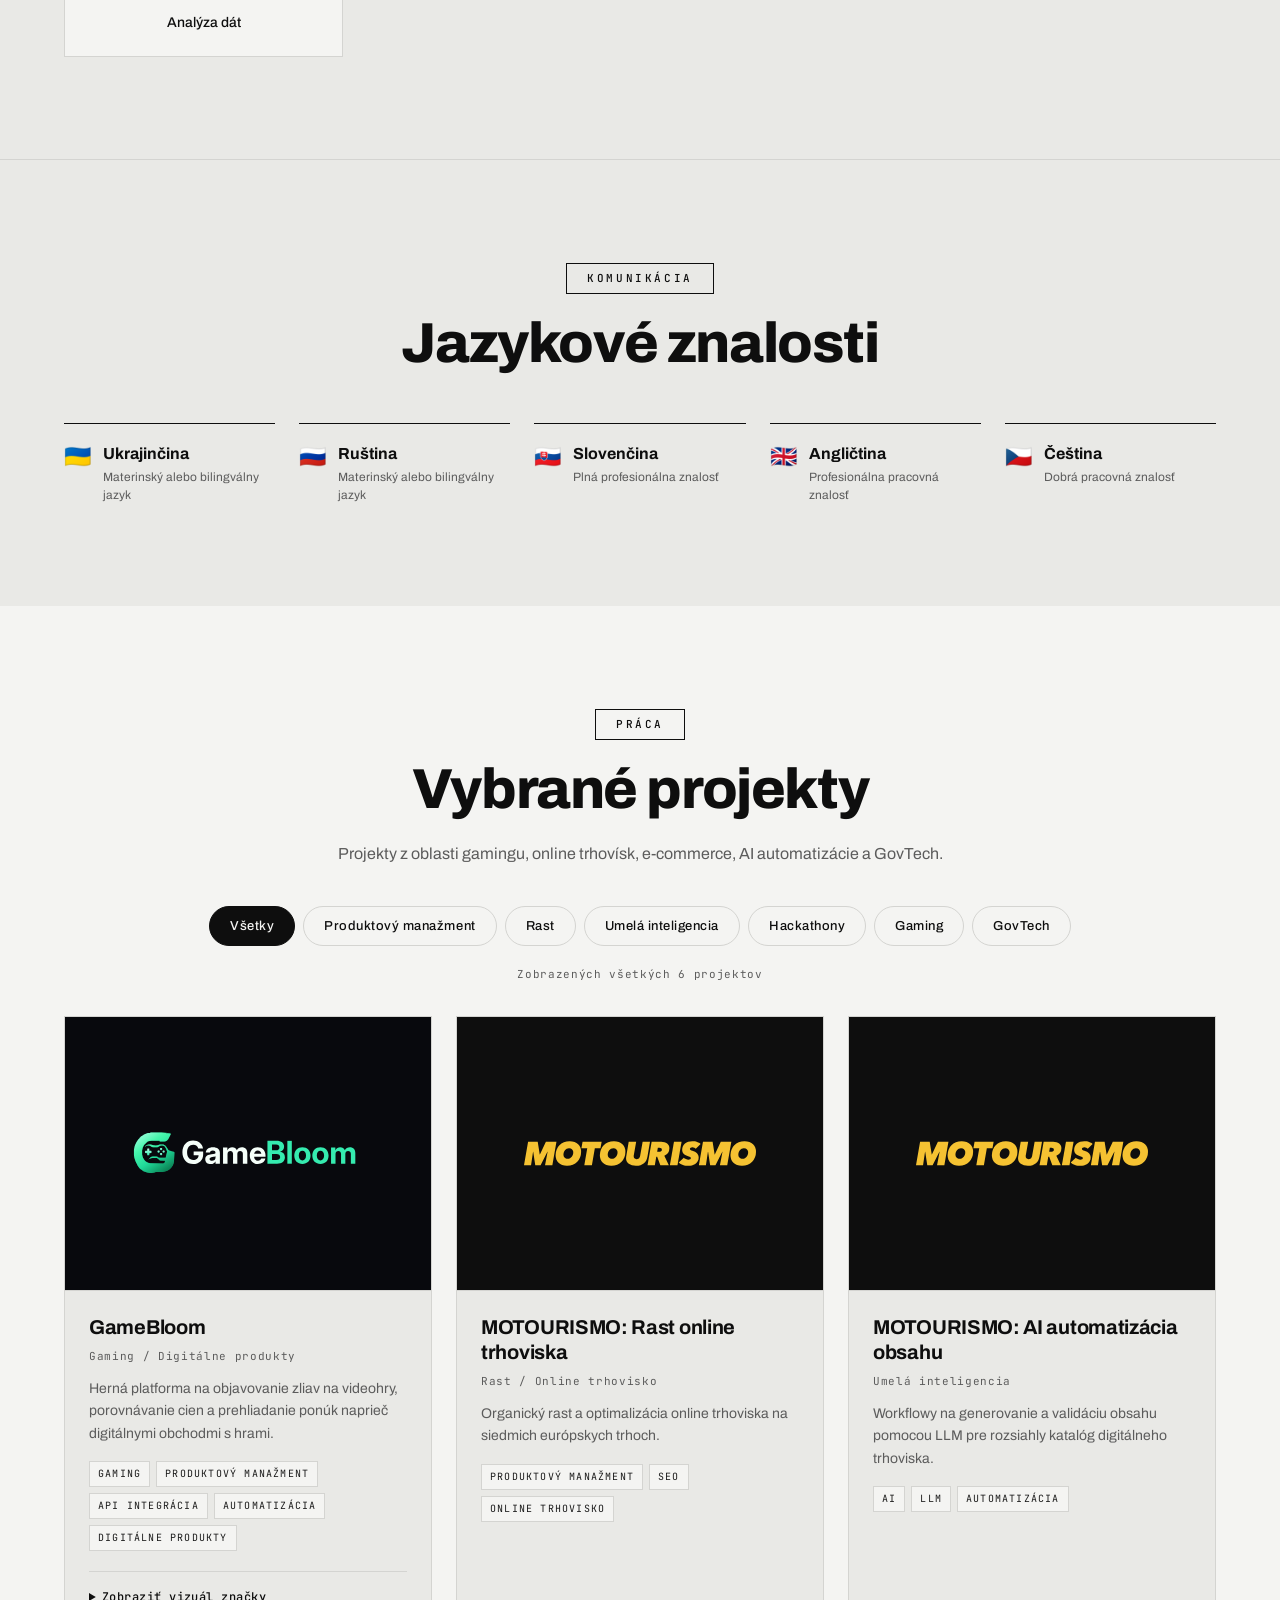
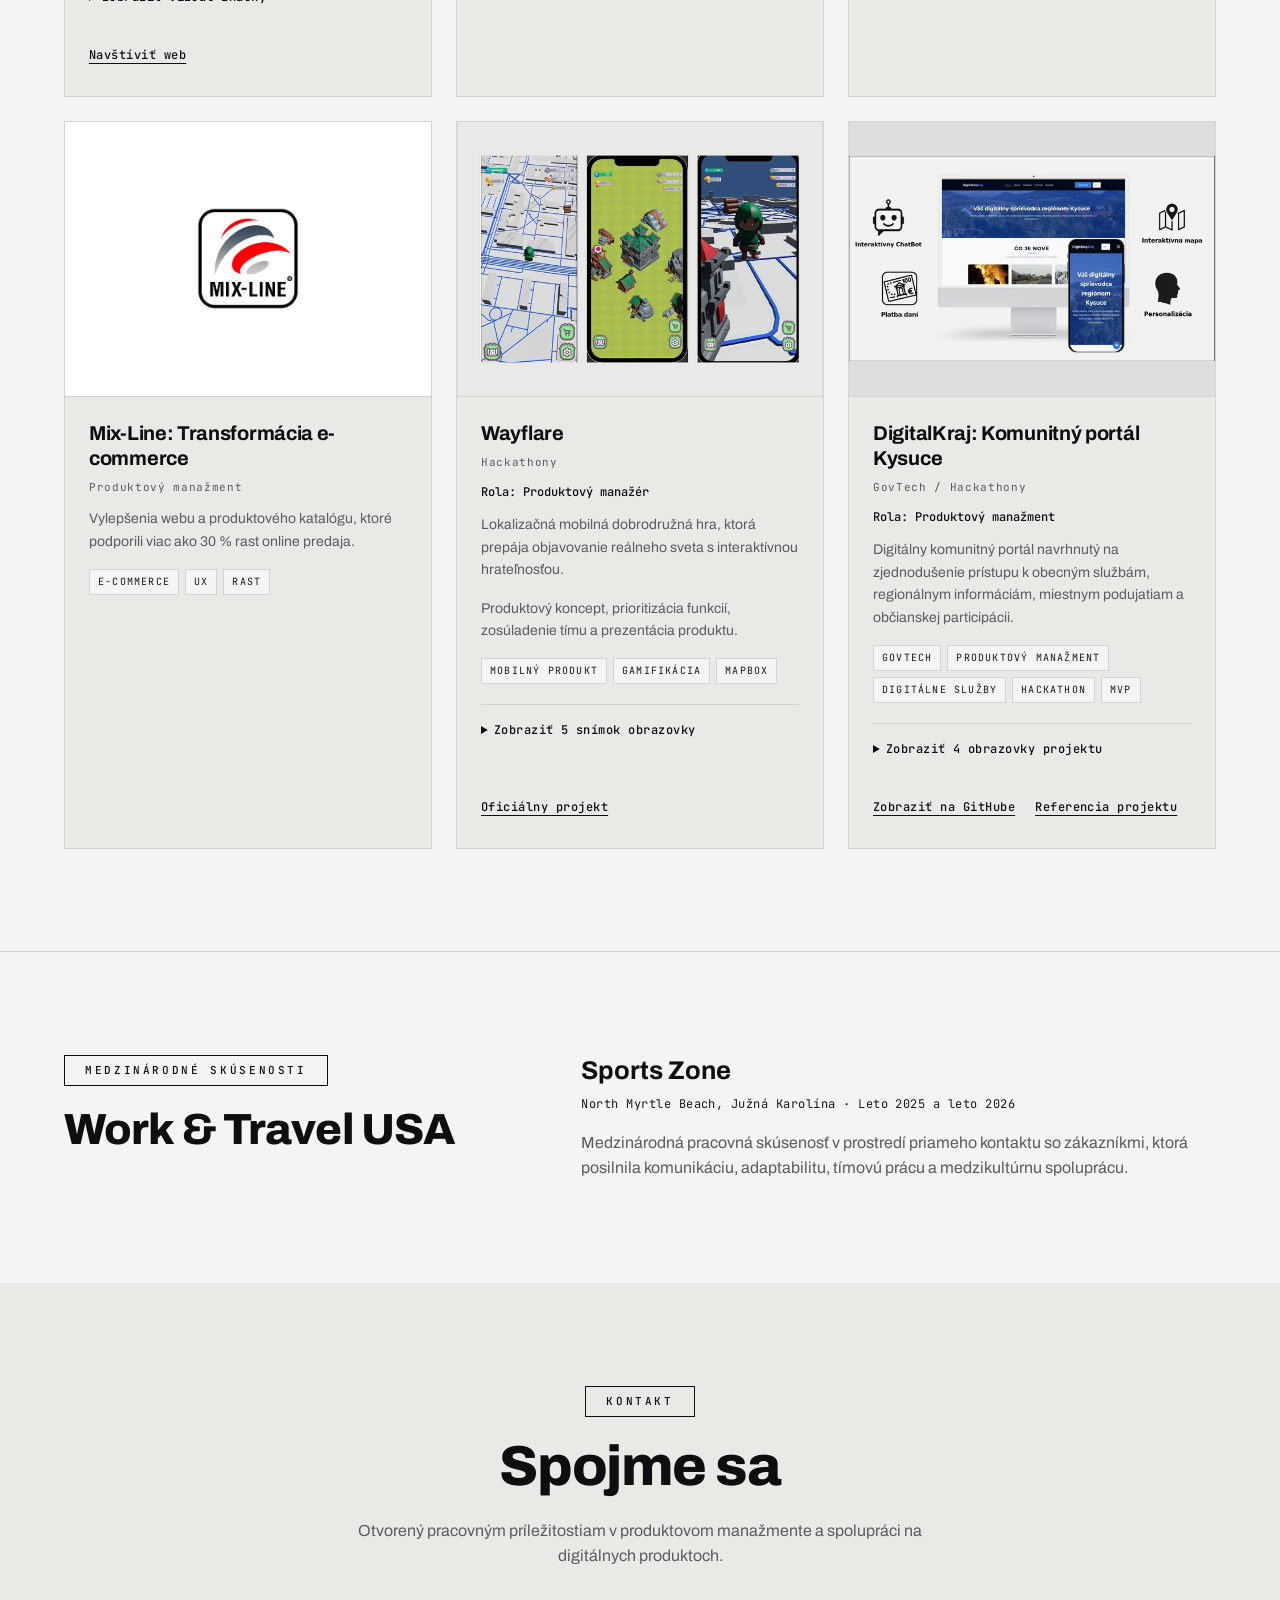
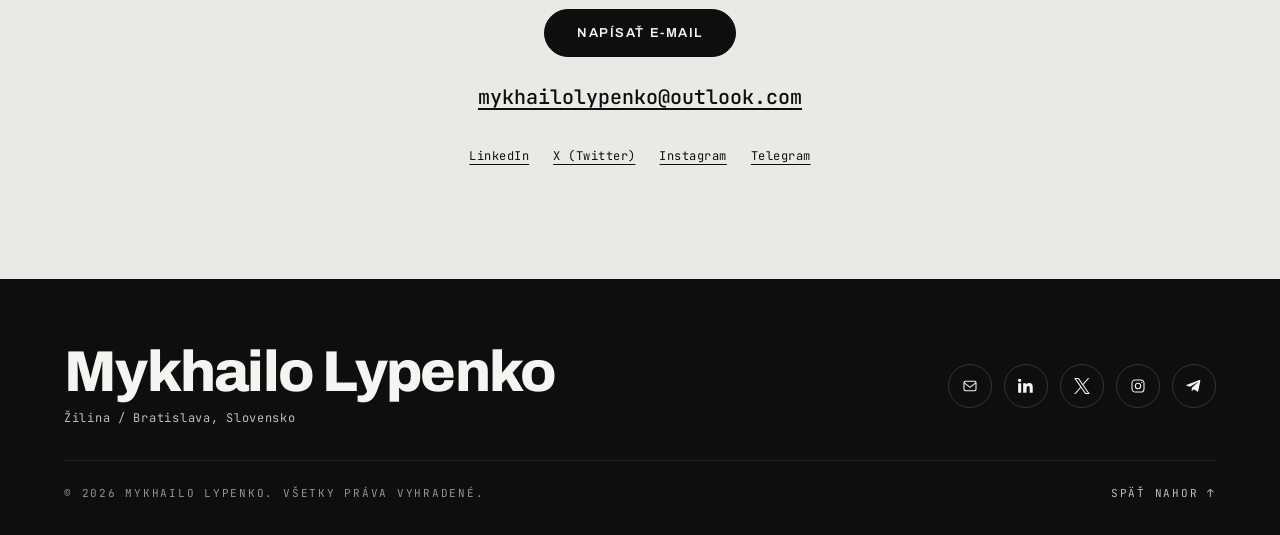
==== commit 40503acb: "release: v1.1.4 - final content cleanup and UI refinement" ====
--- a/sk/index.html
+++ b/sk/index.html
@@ -1,10 +1,10 @@
 <!doctype html>
-<html lang="sk" data-version="1.1.3">
+<html lang="sk" data-version="1.1.4">
   <head>
     <meta charset="utf-8" />
     <meta name="viewport" content="width=device-width,initial-scale=1" />
     <title>
-      Mykhailo Lypenko — Produktový manažér | Žilina / Bratislava, Slovensko
+      Mykhailo Lypenko | Produktový manažér · Žilina / Bratislava, Slovensko
     </title>
     <meta name="description" content="Produktový manažér so zameraním na online trhoviská, rast, automatizáciu a AI. Žilina / Bratislava, Slovensko." />
     <meta name="author" content="Mykhailo Lypenko" />
@@ -16,7 +16,7 @@
     <link rel="alternate" hreflang="uk" href="https://mykhailolypenko.com/uk/" />
     <link rel="alternate" hreflang="x-default" href="https://mykhailolypenko.com/" />
     <meta property="og:type" content="website" />
-    <meta property="og:title" content="Mykhailo Lypenko — Produktový manažér" />
+    <meta property="og:title" content="Mykhailo Lypenko · Produktový manažér" />
     <meta property="og:description" content="Produktový manažér so zameraním na online trhoviská, rast, automatizáciu a AI. Žilina / Bratislava, Slovensko." />
     <meta property="og:url" content="https://mykhailolypenko.com/sk/" />
     <meta property="og:site_name" content="Mykhailo Lypenko" />
@@ -28,7 +28,7 @@
     <meta property="og:image:height" content="630" />
     <meta name="twitter:card" content="summary_large_image" />
     <meta name="twitter:creator" content="@flopyev" />
-    <meta name="twitter:title" content="Mykhailo Lypenko — Produktový manažér" />
+    <meta name="twitter:title" content="Mykhailo Lypenko · Produktový manažér" />
     <meta name="twitter:description" content="Produktový manažér so zameraním na online trhoviská, rast, automatizáciu a AI. Žilina / Bratislava, Slovensko." />
     <meta name="twitter:image" content="https://mykhailolypenko.com/assets/social/og-image-ml.jpg" />
     <link rel="icon" href="../assets/icons/favicon.svg" type="image/svg+xml" />
@@ -47,7 +47,7 @@
       Preskočiť na obsah
     </a>
     <header class="nav" id="nav">
-      <a href="#top" class="logo" aria-label="Mykhailo Lypenko — úvod">
+      <a href="#top" class="logo" aria-label="Mykhailo Lypenko, úvod">
         <span class="mark">
           ML
         </span>
@@ -162,13 +162,13 @@
           <div class="meta">
             <div>LOKALITA<b>Žilina / Bratislava, Slovensko</b></div>
             <div>DOSTUPNOSŤ<b>Otvorený novým príležitostiam</b></div>
-            <div>SKÚSENOSTI<b>Od roku 2024</b></div>
+            <div>SKÚSENOSTI<b>2+ roky</b></div>
           </div>
         </div>
         <div class="right">
           <div class="portrait-wrap">
             <div class="portrait asset-frame" data-portrait data-asset-frame>
-              <img src="../assets/images/portrait.webp" srcset="../assets/images/portrait-560.webp 560w, ../assets/images/portrait.webp 1120w" sizes="(max-width: 480px) 280px, (max-width: 960px) 60vw, 40vw" alt="Mykhailo Lypenko — čiernobiely redakčný portrét" width="1120" height="1400" fetchpriority="high" decoding="async" data-asset />
+              <img src="../assets/images/portrait.webp" srcset="../assets/images/portrait-560.webp 560w, ../assets/images/portrait.webp 1120w" sizes="(max-width: 480px) 280px, (max-width: 960px) 60vw, 40vw" alt="Portrét Mykhaila Lypenka" width="1120" height="1400" fetchpriority="high" decoding="async" data-asset />
               <span class="asset-fallback">Mykhailo Lypenko</span>
             </div>
           </div>
@@ -177,11 +177,11 @@
       <section class="intro" aria-labelledby="intro-heading">
         <div class="container">
           <h2 id="intro-heading">
-            Produktový manažment a realizácia
+            Produktový manažment v praxi
           </h2>
           <div>
             <p>
-              Som produktový manažér s technickým zázemím v informatike a informačnom manažmente. Zameriavam sa na tvorbu digitálnych produktov, zvyšovanie výkonnosti biznisu a premenu komplexných výziev na praktické riešenia pomocou produktovej stratégie, dát a automatizácie.
+              Produktový manažér s technickým vzdelaním v informatike a informačnom manažmente. Venujem sa digitálnym trhoviskám, e-commerce platformám a automatizácii procesov s dôrazom na produktovú stratégiu, dáta a efektivitu.
             </p>
           </div>
         </div>
@@ -193,10 +193,10 @@
               O mne
             </span>
             <h2>
-              Profil a hlavné zameranie
+              Hlavné oblasti
             </h2>
             <p>
-              Moje zázemie spája technológie, biznis a produktový manažment. Pracoval som na digitálnych trhoviskách, e-commerce platformách, automatizácii poháňanej umelou inteligenciou a produktových konceptoch v ranom štádiu. Zaujíma ma predovšetkým to, ako môžu moderné technológie prinášať zmysluplnú hodnotu pre firmy aj používateľov.
+              Prepájam technické znalosti s biznisovou exekúciou pri rozvoji online trhovísk, e-commerce platforiem, automatizácie a nových produktových konceptov.
             </p>
           </div>
           <div class="services">
@@ -246,7 +246,7 @@
         <div class="container">
           <div class="section-head reveal">
             <span class="eyebrow">
-              Pracovné skúsenosti
+              Kariéra
             </span>
             <h2>
               Pracovné skúsenosti
@@ -267,7 +267,7 @@
                     <span class="asset-fallback">MOTOURISMO</span>
                   </div>
                   <a class="action-link timeline-website" href="https://www.motourismo.com/" target="_blank" rel="noopener noreferrer">
-                    Navštíviť web <span class="link-arrow" aria-hidden="true">↗</span><span class="sr-only"> (otvorí sa na novej karte)</span>
+                    Navštíviť web<span class="sr-only"> (otvorí sa na novej karte)</span>
                   </a>
                 </div>
               </div>
@@ -314,7 +314,7 @@
                     <span class="asset-fallback">Mix-Line</span>
                   </div>
                   <a class="action-link timeline-website" href="https://mix-line.com.ua/" target="_blank" rel="noopener noreferrer">
-                    Navštíviť web <span class="link-arrow" aria-hidden="true">↗</span><span class="sr-only"> (otvorí sa na novej karte)</span>
+                    Navštíviť web<span class="sr-only"> (otvorí sa na novej karte)</span>
                   </a>
                 </div>
               </div>
@@ -343,7 +343,7 @@
                   </li>
                 </ul>
                 <div class="document-actions">
-                  <a class="action-link" href="../assets/documents/mixline-recommendation.webp" target="_blank" rel="noopener noreferrer" data-lightbox data-document data-image-alt="Odporúčací list od spoločnosti Mix-Line" data-image-title="Odporúčací list od spoločnosti Mix-Line">Zobraziť odporúčací list <span class="link-arrow" aria-hidden="true">↗</span></a>
+                  <a class="action-link" href="../assets/documents/mixline-recommendation.webp" target="_blank" rel="noopener noreferrer" data-lightbox data-document data-image-alt="Odporúčací list od spoločnosti Mix-Line" data-image-title="Odporúčací list od spoločnosti Mix-Line">Zobraziť odporúčací list</a>
                 </div>
               </div>
             </article>
@@ -402,13 +402,12 @@
       </section>
       <section id="recommendations" class="recommendations section-pad">
         <div class="container">
-          <div class="section-head reveal"><span class="eyebrow">Odporúčania</span><h2>Profesionálne odporúčania</h2></div>
+          <div class="section-head reveal"><span class="eyebrow">Referencie</span><h2>Odporúčania</h2></div>
           <div class="recommendation-grid">
             <article class="recommendation reveal">
               <div class="recommendation-brand recommendation-brand--dark">
                 <img src="../assets/logos/motourismo.svg" alt="MOTOURISMO" width="851" height="90" loading="lazy" decoding="async" />
               </div>
-              <span class="quotation-mark" aria-hidden="true">“</span>
               <p class="recommendation-translation-note">Preklad odporúčania (originál v angličtine)</p>
               <blockquote>
                 <p>Mykhailo pracuje systematicky, rýchlo a otvorene komunikuje kompromisy. Rád by som s ním pracoval znova.</p>
@@ -416,7 +415,7 @@
               <details class="recommendation-original">
                 <summary>Zobraziť pôvodné anglické znenie</summary>
                 <blockquote lang="en">
-                  <p>“Mykhailo is structured, fast and honest about trade-offs. I would gladly work with him again.”</p>
+                  <p>Mykhailo is structured, fast and honest about trade-offs. I would gladly work with him again.</p>
                 </blockquote>
               </details>
               <div class="recommendation-author">
@@ -429,7 +428,6 @@
               <div class="recommendation-brand recommendation-brand--square">
                 <img src="../assets/logos/mixline.png" alt="Mix-Line" width="994" height="993" loading="lazy" decoding="async" />
               </div>
-              <span class="quotation-mark" aria-hidden="true">“</span>
               <p class="recommendation-translation-note">Preklad odporúčania (originál v angličtine)</p>
               <blockquote>
                 <p>S potešením odporúčam Mykhaila Lypenka ako spoľahlivého a talentovaného špecialistu, ktorý spája biznisovú logiku, kreativitu a hlboké porozumenie digitálnym procesom.</p>
@@ -437,7 +435,7 @@
               <details class="recommendation-original">
                 <summary>Zobraziť pôvodné anglické znenie</summary>
                 <blockquote lang="en">
-                  <p>“I am pleased to recommend Mykhailo Lypenko as a reliable and talented specialist who combines business logic, creativity, and a deep understanding of digital processes.”</p>
+                  <p>I am pleased to recommend Mykhailo Lypenko as a reliable and talented specialist who combines business logic, creativity, and a deep understanding of digital processes.</p>
                 </blockquote>
               </details>
               <div class="recommendation-author">
@@ -445,7 +443,7 @@
                 <p>Majiteľ spoločnosti Mix-Line</p>
               </div>
               <div class="recommendation-actions">
-                <a class="action-link" href="../assets/documents/mixline-recommendation.webp" target="_blank" rel="noopener noreferrer" data-lightbox data-document data-image-alt="Odporúčací list od spoločnosti Mix-Line" data-image-title="Odporúčací list od spoločnosti Mix-Line">Zobraziť odporúčací list <span class="link-arrow" aria-hidden="true">↗</span></a>
+                <a class="action-link" href="../assets/documents/mixline-recommendation.webp" target="_blank" rel="noopener noreferrer" data-lightbox data-document data-image-alt="Odporúčací list od spoločnosti Mix-Line" data-image-title="Odporúčací list od spoločnosti Mix-Line">Zobraziť odporúčací list</a>
               </div>
             </article>
           </div>
@@ -455,10 +453,10 @@
         <div class="container">
           <div class="section-head reveal">
             <span class="eyebrow">
-              Vzdelanie
+              Štúdium
             </span>
             <h2>
-              Akademické vzdelanie
+              Vzdelanie
             </h2>
           </div>
           <div class="timeline">
@@ -475,7 +473,7 @@
                   Žilinská univerzita v Žiline (UNIZA)
                 </h3>
                 <h4>
-                  Inžinierske štúdium (Ing.) — Informačný manažment
+                  Inžinierske štúdium (Ing.), Informačný manažment
                 </h4>
                 <p class="education-location">Slovensko</p>
               </div>
@@ -493,7 +491,7 @@
                   Technická univerzita v Košiciach (TUKE)
                 </h3>
                 <h4>
-                  Bakalárske štúdium (Bc.) — Informatika
+                  Bakalárske štúdium (Bc.), Informatika
                 </h4>
                 <p class="education-location">Slovensko</p>
               </div>
@@ -503,18 +501,18 @@
       </section>
       <section id="certifications" class="certifications section-pad">
         <div class="container">
-          <div class="section-head reveal"><span class="eyebrow">Certifikáty</span><h2>Kurzy a certifikáty</h2><p>Certifikáty o absolvovaní kurzov v rámci programu Cisco Networking Academy.</p></div>
+          <div class="section-head reveal"><span class="eyebrow">Osvedčenia</span><h2>Certifikáty</h2><p>Certifikáty o absolvovaní kurzov Cisco Networking Academy.</p></div>
           <div class="credential-grid">
             <article class="credential reveal" data-credential="srwe">
               <div class="credential-header"><img class="cisco-logo" src="../assets/logos/cisco.svg" alt="Cisco" width="40" height="40" loading="lazy" decoding="async" /></div>
               <h3>CCNA: Switching, Routing, and Wireless Essentials</h3>
               <p class="credential-issuer">Cisco Networking Academy</p>
-              <p class="credential-date">Vydané <time datetime="2026-02-17">17. februára 2026</time></p><div class="tags"><span class="tag">Prepínanie a smerovanie</span><span class="tag">VLAN</span><span class="tag">IPv4 a IPv6</span><span class="tag">Bezdrôtové siete</span><span class="tag">Sieťová bezpečnosť</span></div><p class="credential-id">ID certifikátu: <span>cb398a14-1605-497b-9566-72f6d7bf4f4f</span></p><div class="document-actions"><a class="action-link" href="../assets/documents/cisco-srwe.png" target="_blank" rel="noopener noreferrer" data-lightbox data-document data-image-alt="Certifikát Cisco Networking Academy o absolvovaní kurzu — CCNA: Switching, Routing, and Wireless Essentials" data-image-title="Certifikát o absolvovaní kurzu — CCNA: Switching, Routing, and Wireless Essentials">Zobraziť certifikát <span class="link-arrow" aria-hidden="true">↗</span></a><a class="action-link" href="https://www.credly.com/badges/cb398a14-1605-497b-9566-72f6d7bf4f4f/linked_in_profile" target="_blank" rel="noopener noreferrer">Overiť certifikát <span class="link-arrow" aria-hidden="true">↗</span><span class="sr-only"> (otvorí sa na novej karte)</span></a></div></article>
+              <p class="credential-date">Vydané <time datetime="2026-02-17">17. februára 2026</time></p><div class="tags"><span class="tag">Prepínanie a smerovanie</span><span class="tag">VLAN</span><span class="tag">IPv4 a IPv6</span><span class="tag">Bezdrôtové siete</span><span class="tag">Sieťová bezpečnosť</span></div><p class="credential-id">ID certifikátu: <span>cb398a14-1605-497b-9566-72f6d7bf4f4f</span></p><div class="document-actions"><a class="action-link" href="../assets/documents/cisco-srwe.png" target="_blank" rel="noopener noreferrer" data-lightbox data-document data-image-alt="Certifikát Cisco Networking Academy: CCNA: Switching, Routing, and Wireless Essentials" data-image-title="Certifikát o absolvovaní kurzu: CCNA: Switching, Routing, and Wireless Essentials">Zobraziť certifikát</a><a class="action-link" href="https://www.credly.com/badges/cb398a14-1605-497b-9566-72f6d7bf4f4f/linked_in_profile" target="_blank" rel="noopener noreferrer">Overiť certifikát<span class="sr-only"> (otvorí sa na novej karte)</span></a></div></article>
             <article class="credential reveal" data-credential="ensa">
               <div class="credential-header"><img class="cisco-logo" src="../assets/logos/cisco.svg" alt="Cisco" width="40" height="40" loading="lazy" decoding="async" /></div>
               <h3>CCNA: Enterprise Networking, Security, and Automation</h3>
               <p class="credential-issuer">Cisco Networking Academy</p>
-              <p class="credential-date">Vydané <time datetime="2026-02-17">17. februára 2026</time></p><div class="tags"><span class="tag">Podnikové siete</span><span class="tag">Sieťová bezpečnosť</span><span class="tag">OSPF</span><span class="tag">Softvérovo definované siete</span><span class="tag">Automatizácia sietí</span></div><p class="credential-id">ID certifikátu: <span>4edbc664-075b-44c2-8cfc-01e39571e6fe</span></p><div class="document-actions"><a class="action-link" href="../assets/documents/cisco-ensa.png" target="_blank" rel="noopener noreferrer" data-lightbox data-document data-image-alt="Certifikát Cisco Networking Academy o absolvovaní kurzu — CCNA: Enterprise Networking, Security, and Automation" data-image-title="Certifikát o absolvovaní kurzu — CCNA: Enterprise Networking, Security, and Automation">Zobraziť certifikát <span class="link-arrow" aria-hidden="true">↗</span></a><a class="action-link" href="https://www.credly.com/badges/4edbc664-075b-44c2-8cfc-01e39571e6fe/linked_in_profile" target="_blank" rel="noopener noreferrer">Overiť certifikát <span class="link-arrow" aria-hidden="true">↗</span><span class="sr-only"> (otvorí sa na novej karte)</span></a></div></article>
+              <p class="credential-date">Vydané <time datetime="2026-02-17">17. februára 2026</time></p><div class="tags"><span class="tag">Podnikové siete</span><span class="tag">Sieťová bezpečnosť</span><span class="tag">OSPF</span><span class="tag">Softvérovo definované siete</span><span class="tag">Automatizácia sietí</span></div><p class="credential-id">ID certifikátu: <span>4edbc664-075b-44c2-8cfc-01e39571e6fe</span></p><div class="document-actions"><a class="action-link" href="../assets/documents/cisco-ensa.png" target="_blank" rel="noopener noreferrer" data-lightbox data-document data-image-alt="Certifikát Cisco Networking Academy: CCNA: Enterprise Networking, Security, and Automation" data-image-title="Certifikát o absolvovaní kurzu: CCNA: Enterprise Networking, Security, and Automation">Zobraziť certifikát</a><a class="action-link" href="https://www.credly.com/badges/4edbc664-075b-44c2-8cfc-01e39571e6fe/linked_in_profile" target="_blank" rel="noopener noreferrer">Overiť certifikát<span class="sr-only"> (otvorí sa na novej karte)</span></a></div></article>
           </div>
         </div>
       </section>
@@ -522,10 +520,10 @@
         <div class="container">
           <div class="section-head reveal">
             <span class="eyebrow">
-              Zručnosti a odborné znalosti
+              Kompetencie
             </span>
             <h2>
-              Kľúčové kompetencie
+              Zručnosti a odborné znalosti
             </h2>
           </div>
           <div class="group reveal">
@@ -658,18 +656,18 @@
           </div>
         </div>
       </section>
-      <section id="languages" class="languages section-pad"><div class="container"><div class="section-head reveal"><span class="eyebrow">Jazykové znalosti</span><h2>Jazykové znalosti</h2></div><ul class="language-grid"><li class="language reveal"><span class="language-flag" aria-hidden="true">🇺🇦</span><div><h3>Ukrajinčina</h3><p>Materinský alebo bilingválny jazyk</p></div></li><li class="language reveal"><span class="language-flag" aria-hidden="true">🇷🇺</span><div><h3>Ruština</h3><p>Materinský alebo bilingválny jazyk</p></div></li><li class="language reveal"><span class="language-flag" aria-hidden="true">🇸🇰</span><div><h3>Slovenčina</h3><p>Plná profesionálna znalosť</p></div></li><li class="language reveal"><span class="language-flag" aria-hidden="true">🇬🇧</span><div><h3>Angličtina</h3><p>Profesionálna pracovná znalosť</p></div></li><li class="language reveal"><span class="language-flag" aria-hidden="true">🇨🇿</span><div><h3>Čeština</h3><p>Dobrá pracovná znalosť</p></div></li></ul></div></section>
+      <section id="languages" class="languages section-pad"><div class="container"><div class="section-head reveal"><span class="eyebrow">Komunikácia</span><h2>Jazykové znalosti</h2></div><ul class="language-grid"><li class="language reveal"><span class="language-flag" aria-hidden="true">🇺🇦</span><div><h3>Ukrajinčina</h3><p>Materinský alebo bilingválny jazyk</p></div></li><li class="language reveal"><span class="language-flag" aria-hidden="true">🇷🇺</span><div><h3>Ruština</h3><p>Materinský alebo bilingválny jazyk</p></div></li><li class="language reveal"><span class="language-flag" aria-hidden="true">🇸🇰</span><div><h3>Slovenčina</h3><p>Plná profesionálna znalosť</p></div></li><li class="language reveal"><span class="language-flag" aria-hidden="true">🇬🇧</span><div><h3>Angličtina</h3><p>Profesionálna pracovná znalosť</p></div></li><li class="language reveal"><span class="language-flag" aria-hidden="true">🇨🇿</span><div><h3>Čeština</h3><p>Dobrá pracovná znalosť</p></div></li></ul></div></section>
       <section id="portfolio" class="portfolio section-pad">
         <div class="container">
           <div class="section-head reveal">
             <span class="eyebrow">
-              Portfólio
+              Práca
             </span>
             <h2>
               Vybrané projekty
             </h2>
             <p>
-              Projekty z oblasti produktového manažmentu, rastu online trhovísk, AI automatizácie a hackathonov.
+              Projekty z oblasti gamingu, online trhovísk, e-commerce, AI automatizácie a GovTech.
             </p>
           </div>
           <div class="filters reveal" role="group" aria-label="Filtrovať projekty">
@@ -691,8 +689,8 @@
             <button type="button" data-filter="gaming" aria-controls="projects" aria-pressed="false">Gaming</button>
             <button type="button" data-filter="govtech" aria-controls="projects" aria-pressed="false">GovTech</button>
           </div>
-          <p class="filter-status" role="status" aria-live="polite" aria-atomic="true" id="filter-status" data-status-all="Zobrazených všetkých {count} prípadových štúdií" data-status-one="Zobrazená {count} prípadová štúdia — {filter}" data-status-few="Zobrazené {count} prípadové štúdie — {filter}" data-status-many="Zobrazených {count} prípadových štúdií — {filter}">
-            Zobrazených všetkých 6 prípadových štúdií
+          <p class="filter-status" role="status" aria-live="polite" aria-atomic="true" id="filter-status" data-status-all="Zobrazených všetkých {count} projektov" data-status-one="Zobrazený {count} projekt: {filter}" data-status-few="Zobrazené {count} projekty: {filter}" data-status-many="Zobrazených {count} projektov: {filter}">
+            Zobrazených všetkých 6 projektov
           </p>
           <div class="projects" id="projects">
             <article class="project reveal project--featured" data-cat="product gaming digital-products" data-project="gamebloom">
@@ -717,7 +715,7 @@
                   </figure>
                 </details>
                 <div class="project-actions">
-                  <a class="project-link action-link" href="https://gamebloom.org/" target="_blank" rel="noopener noreferrer">Navštíviť web <span class="link-arrow" aria-hidden="true">↗</span><span class="sr-only"> (otvorí sa na novej karte)</span></a>
+                  <a class="project-link action-link" href="https://gamebloom.org/" target="_blank" rel="noopener noreferrer">Navštíviť web<span class="sr-only"> (otvorí sa na novej karte)</span></a>
                 </div>
               </div>
             </article>
@@ -883,7 +881,7 @@
                 </details>
                 <div class="project-actions">
                   <a class="project-link action-link" href="https://taikai.network/en/cassinihackathons/hackathons/eu-space-consumer-experience/projects/cmgq8w0v707i4101wfa7y7ln5/idea" target="_blank" rel="noopener noreferrer">
-                    Oficiálny projekt <span class="link-arrow" aria-hidden="true">↗</span>
+                    Oficiálny projekt
                     <span class="sr-only">
                       (otvorí sa na novej karte)
                     </span>
@@ -898,7 +896,7 @@
               </div>
               <div class="body">
                 <h3>
-                  DigitalKraj — Komunitný portál Kysuce
+                  DigitalKraj: Komunitný portál Kysuce
                 </h3>
                 <p class="project-category">GovTech / Hackathony</p>
                 <p class="project-role">
@@ -943,9 +941,9 @@
                   </ul>
                 </details>
                 <div class="project-actions">
-                  <a class="project-link action-link" href="https://github.com/bromscandium/digitalny-kraj" target="_blank" rel="noopener noreferrer">Zobraziť na GitHube <span class="link-arrow" aria-hidden="true">↗</span><span class="sr-only"> (otvorí sa na novej karte)</span></a>
+                  <a class="project-link action-link" href="https://github.com/bromscandium/digitalny-kraj" target="_blank" rel="noopener noreferrer">Zobraziť na GitHube<span class="sr-only"> (otvorí sa na novej karte)</span></a>
                   <a class="project-link action-link" href="https://www.linkedin.com/posts/yaroslav-yeromenko_a-new-hackathon-means-a-new-post-on-linkedin-activity-7317525435829878785-1ow-" target="_blank" rel="noopener noreferrer">
-                    Referencia projektu <span class="link-arrow" aria-hidden="true">↗</span>
+                    Referencia projektu
                     <span class="sr-only">
                       (otvorí sa na novej karte)
                     </span>
@@ -986,15 +984,15 @@
               Kontakt
             </span>
             <h2>
-              Poďme spolu vytvoriť niečo zmysluplné.
+              Spojme sa
             </h2>
             <p>
-              Zaujímajú ma digitálne produkty, ambiciózne nápady a príležitosti na spoluprácu s ľuďmi, ktorým záleží na tom, čo tvoria.
+              Otvorený pracovným príležitostiam v produktovom manažmente a spolupráci na digitálnych produktoch.
             </p>
           </div>
           <div class="contact-actions reveal">
             <a class="submit" href="mailto:mykhailolypenko@outlook.com">
-              Napísať e-mail ↗
+              Napísať e-mail
             </a>
             <a class="email-address text-link" href="mailto:mykhailolypenko@outlook.com">
               mykhailolypenko@outlook.com
@@ -1033,7 +1031,7 @@
       <div class="foot-top">
         <div>
           <p class="foot-name">
-            Mykhailo Lypenko.
+            Mykhailo Lypenko
           </p>
           <p class="foot-location">
             Žilina / Bratislava, Slovensko
@@ -1100,7 +1098,7 @@
         <figcaption id="lightbox-caption"></figcaption>
       </figure>
       <p class="lightbox-status" data-lightbox-status role="status" hidden>Obrázok nie je k dispozícii. Skúste ho otvoriť cez odkaz na plnú veľkosť.</p>
-      <a class="text-link" data-lightbox-original href="../assets/projects/gamebloom.webp" target="_blank" rel="noopener noreferrer">Otvoriť v plnej veľkosti ↗</a>
+      <a class="text-link" data-lightbox-original href="../assets/projects/gamebloom.webp" target="_blank" rel="noopener noreferrer">Otvoriť v plnej veľkosti</a>
     </dialog>
   </body>
 </html>
--- a/css/style.css
+++ b/css/style.css
@@ -19,7 +19,6 @@
   --font-sans: "Archivo", "Inter", "Helvetica Neue", Helvetica, Arial, sans-serif;
   --font-narrow: "Archivo Narrow", "Archivo", "Inter", sans-serif;
   --font-mono: "JetBrains Mono", ui-monospace, SFMono-Regular, Menlo, monospace;
-  --font-serif: Georgia, "Times New Roman", serif;
 
   /* Typography — Scale */
   --t-display: clamp(44px, 6vw, 96px);
@@ -253,7 +252,6 @@
 .action-link {
   display: inline-flex;
   align-items: center;
-  gap: var(--space-1);
   min-height: var(--link-h);
   font-family: var(--font-mono);
   font-size: var(--t-xs);
@@ -262,21 +260,11 @@
   color: var(--ink);
   text-decoration: underline;
   text-underline-offset: var(--link-offset);
-  transition: opacity var(--dur-fast) var(--ease), transform var(--dur-fast) var(--ease);
+  transition: opacity var(--dur-fast) var(--ease);
 }
 
 .action-link:hover {
   opacity: 0.72;
-}
-
-.link-arrow {
-  display: inline-block;
-  font-family: var(--font-sans);
-  transition: transform var(--dur-fast) var(--ease);
-}
-
-.action-link:hover .link-arrow {
-  transform: translate(1px, -1px);
 }
 
 .document-actions {
@@ -612,18 +600,7 @@
   letter-spacing: 0.18em;
   text-transform: uppercase;
   color: var(--ink-2);
-  display: flex;
-  align-items: center;
-  gap: var(--space-3);
   margin-bottom: var(--space-2);
-}
-
-.hero .role::before {
-  content: "";
-  width: 40px;
-  height: 1px;
-  background: var(--ink);
-  flex-shrink: 0;
 }
 
 .hero .specialization {
@@ -1156,17 +1133,6 @@
   width: var(--logo-w-square);
   height: var(--logo-box-h);
   padding: var(--space-1);
-}
-
-.quotation-mark {
-  display: block;
-  font-family: var(--font-serif);
-  font-size: 56px;
-  line-height: 0.65;
-  height: 28px;
-  opacity: 0.32;
-  margin: 0 0 var(--space-2);
-  user-select: none;
 }
 
 .recommendation blockquote {
